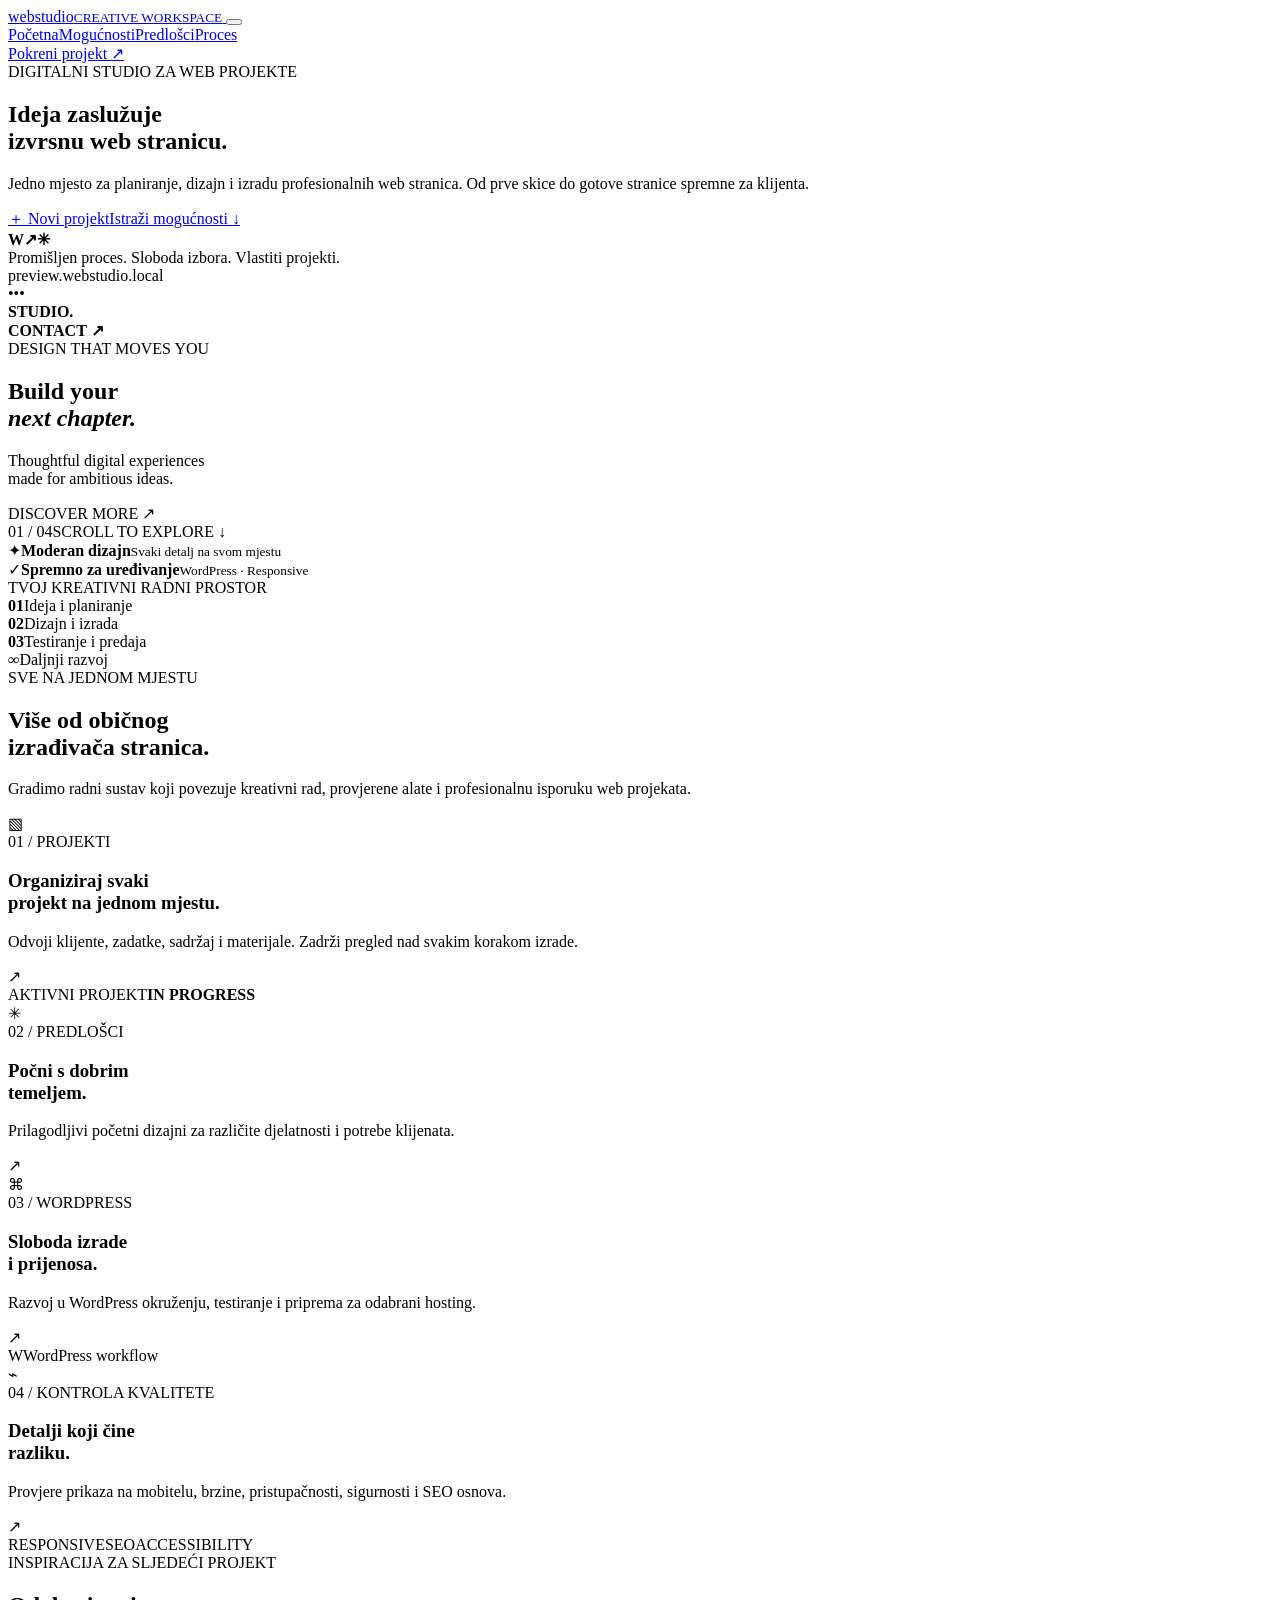
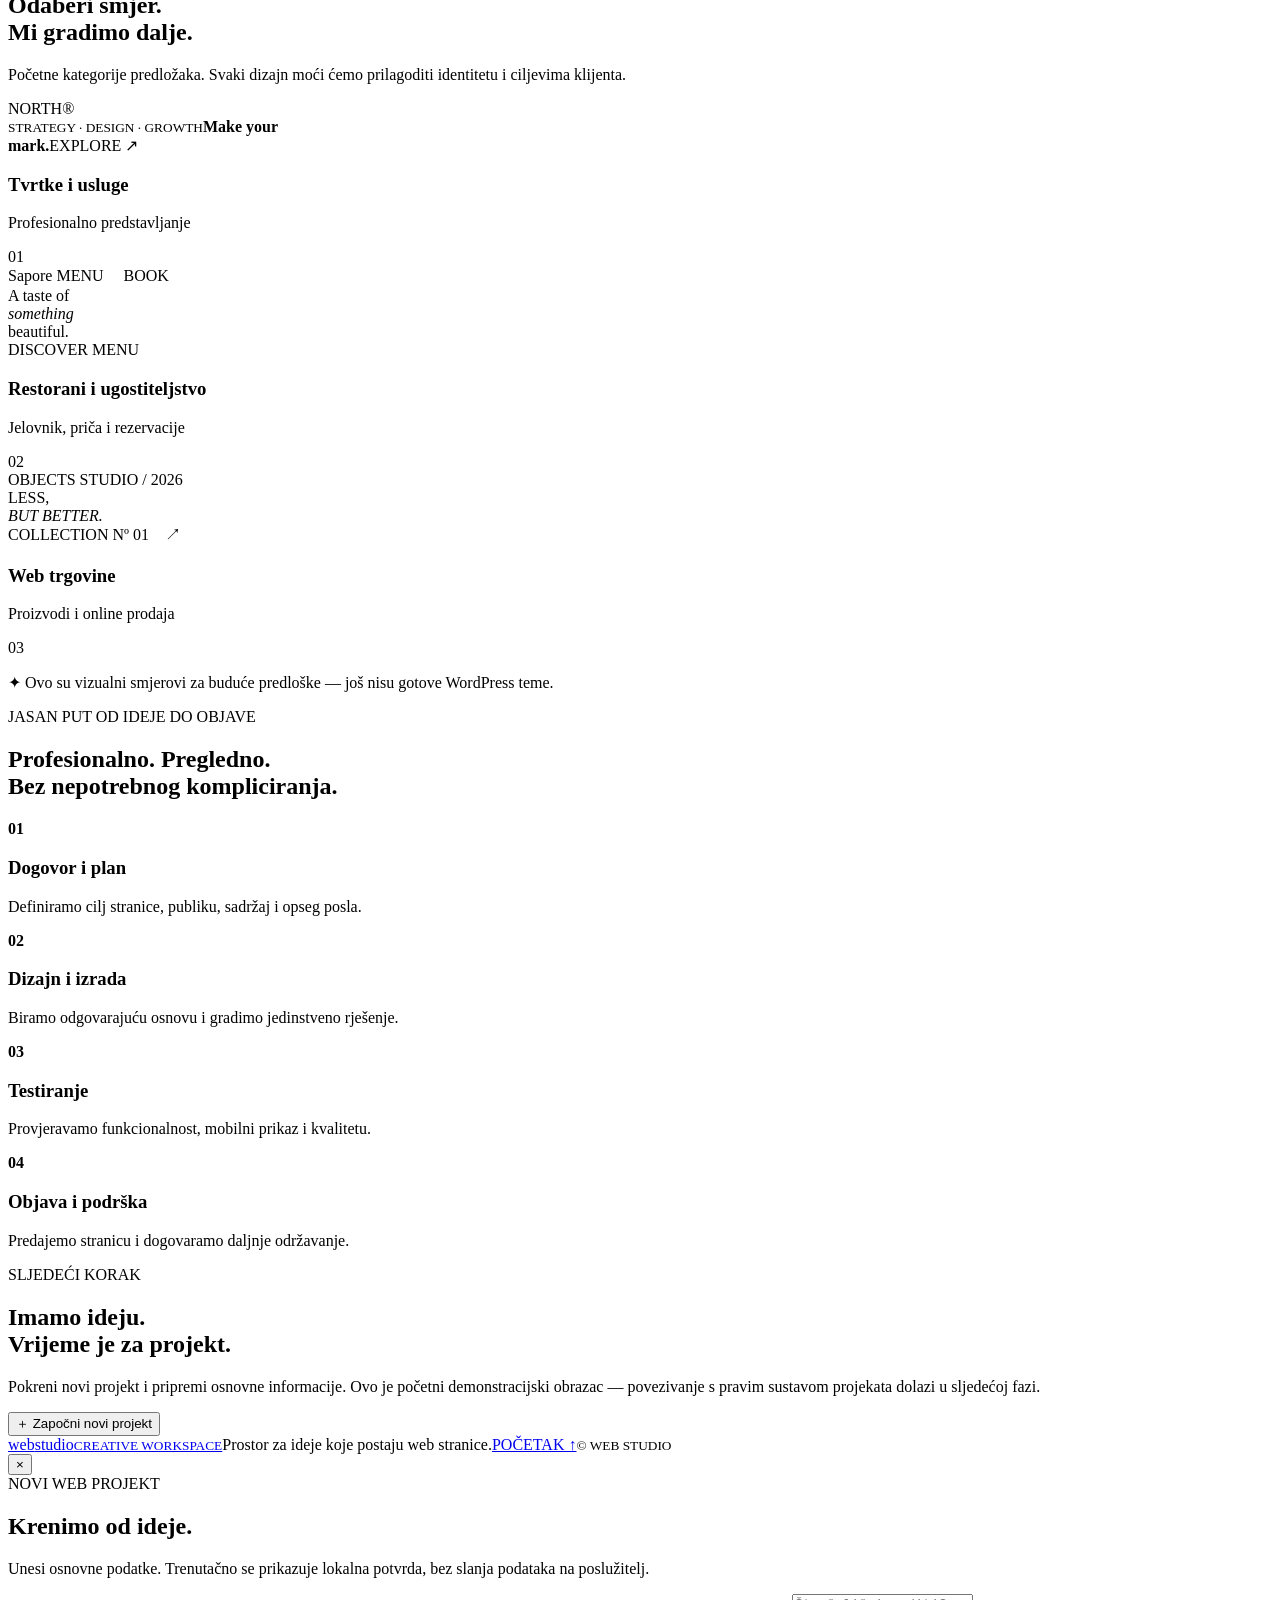
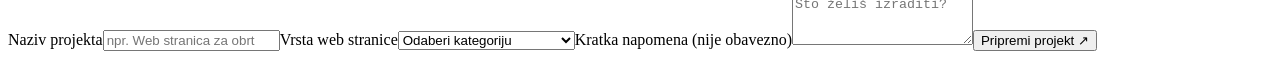
==== index.html @ b65891f9 "Create Web Studio landing page" ====
<!doctype html>
<html lang="hr">
<head>
  <meta charset="utf-8">
  <meta name="viewport" content="width=device-width, initial-scale=1">
  <meta name="theme-color" content="#0b1020">
  <meta name="description" content="Web Studio — radni prostor za planiranje, dizajn i izradu profesionalnih web stranica.">
  <title>Web Studio — Izgradi nešto izvrsno</title>
  <link rel="preconnect" href="https://fonts.googleapis.com">
  <link rel="preconnect" href="https://fonts.gstatic.com" crossorigin>
  <link href="https://fonts.googleapis.com/css2?family=DM+Sans:wght@400;500;600;700&family=Manrope:wght@400;500;600;700;800&display=swap" rel="stylesheet">
  <link rel="stylesheet" href="assets/css/style.css">
  <script src="assets/js/app.js" defer></script>
</head>
<body>
  <div class="ambient ambient-one"></div><div class="ambient ambient-two"></div>
  <header class="topbar">
    <a class="brand" href="#pocetna" aria-label="Web Studio početna">
      <span class="brand-mark"><span></span><span></span><span></span></span>
      <span>web<span class="brand-light">studio</span><small>CREATIVE WORKSPACE</small></span>
    </a>
    <button class="menu-toggle" aria-label="Otvori izbornik" aria-expanded="false"><i></i><i></i></button>
    <nav class="main-nav" aria-label="Glavna navigacija">
      <a class="active" href="#pocetna">Početna</a><a href="#mogucnosti">Mogućnosti</a><a href="#predlosci">Predlošci</a><a href="#proces">Proces</a>
    </nav>
    <a class="nav-cta" href="#novi-projekt">Pokreni projekt <span>↗</span></a>
  </header>

  <main id="pocetna">
    <section class="hero section-wrap">
      <div class="hero-copy">
        <div class="eyebrow"><span class="status-dot"></span> DIGITALNI STUDIO ZA WEB PROJEKTE</div>
        <h1>Ideja zaslužuje<br>izvrsnu <span>web stranicu.</span></h1>
        <p class="hero-lead">Jedno mjesto za planiranje, dizajn i izradu profesionalnih web stranica. Od prve skice do gotove stranice spremne za klijenta.</p>
        <div class="hero-actions"><a class="button button-primary" href="#novi-projekt">＋ Novi projekt</a><a class="text-link" href="#mogucnosti">Istraži mogućnosti <span>↓</span></a></div>
        <div class="hero-proof"><div class="proof-avatars"><b>W</b><b>↗</b><b>✳</b></div><span>Promišljen proces. Sloboda izbora. Vlastiti projekti.</span></div>
      </div>
      <div class="hero-visual" aria-label="Ilustracija radnog prostora za izradu web stranica">
        <div class="visual-glow"></div>
        <div class="browser-window">
          <div class="browser-top"><div class="window-dots"><i></i><i></i><i></i></div><div class="address-bar">preview.webstudio.local</div><span class="browser-menu">•••</span></div>
          <div class="mock-site">
            <div class="mock-nav"><strong>STUDIO<span>.</span></strong><div><i></i><i></i><i></i></div><b>CONTACT ↗</b></div>
            <div class="mock-content"><label>DESIGN THAT MOVES YOU</label><h2>Build your<br><em>next chapter.</em></h2><p>Thoughtful digital experiences<br>made for ambitious ideas.</p><span class="mock-button">DISCOVER MORE ↗</span></div>
            <div class="mock-orb"></div><div class="mock-foot"><span>01 / 04</span><span>SCROLL TO EXPLORE ↓</span></div>
          </div>
          <div class="floating-tag tag-top"><span class="tag-icon">✦</span><span><b>Moderan dizajn</b><small>Svaki detalj na svom mjestu</small></span></div>
          <div class="floating-tag tag-bottom"><span class="tag-icon tag-green">✓</span><span><b>Spremno za uređivanje</b><small>WordPress · Responsive</small></span></div>
        </div>
        <div class="visual-caption"><span></span> TVOJ KREATIVNI RADNI PROSTOR</div>
      </div>
    </section>

    <section class="metrics section-wrap" aria-label="Principi rada">
      <div><strong>01</strong><span>Ideja i planiranje</span></div><div><strong>02</strong><span>Dizajn i izrada</span></div><div><strong>03</strong><span>Testiranje i predaja</span></div><div><strong>∞</strong><span>Daljnji razvoj</span></div>
    </section>

    <section class="section-wrap content-section" id="mogucnosti">
      <div class="section-heading"><div><div class="eyebrow">SVE NA JEDNOM MJESTU</div><h2>Više od običnog<br><span>izrađivača stranica.</span></h2></div><p>Gradimo radni sustav koji povezuje kreativni rad, provjerene alate i profesionalnu isporuku web projekata.</p></div>
      <div class="feature-grid">
        <article class="feature-card feature-large"><div class="feature-icon">▧</div><div class="card-kicker">01 / PROJEKTI</div><h3>Organiziraj svaki<br>projekt na jednom mjestu.</h3><p>Odvoji klijente, zadatke, sadržaj i materijale. Zadrži pregled nad svakim korakom izrade.</p><span class="feature-arrow">↗</span><div class="mini-project"><div class="mini-project-top"><span>AKTIVNI PROJEKT</span><b>IN PROGRESS</b></div><div class="mini-lines"><i></i><i></i><i></i></div><div class="mini-progress"><span></span></div></div></article>
        <article class="feature-card"><div class="feature-icon purple">✳</div><div class="card-kicker">02 / PREDLOŠCI</div><h3>Počni s dobrim<br>temeljem.</h3><p>Prilagodljivi početni dizajni za različite djelatnosti i potrebe klijenata.</p><span class="feature-arrow">↗</span><div class="template-swatch"><i></i><i></i><i></i></div></article>
        <article class="feature-card"><div class="feature-icon blue">⌘</div><div class="card-kicker">03 / WORDPRESS</div><h3>Sloboda izrade<br>i prijenosa.</h3><p>Razvoj u WordPress okruženju, testiranje i priprema za odabrani hosting.</p><span class="feature-arrow">↗</span><div class="wp-mark">W<span>WordPress workflow</span></div></article>
        <article class="feature-card"><div class="feature-icon orange">⌁</div><div class="card-kicker">04 / KONTROLA KVALITETE</div><h3>Detalji koji čine<br>razliku.</h3><p>Provjere prikaza na mobitelu, brzine, pristupačnosti, sigurnosti i SEO osnova.</p><span class="feature-arrow">↗</span><div class="quality-tags"><span>RESPONSIVE</span><span>SEO</span><span>ACCESSIBILITY</span></div></article>
      </div>
    </section>

    <section class="templates-section" id="predlosci"><div class="section-wrap">
      <div class="section-heading"><div><div class="eyebrow">INSPIRACIJA ZA SLJEDEĆI PROJEKT</div><h2>Odaberi smjer.<br><span>Mi gradimo dalje.</span></h2></div><p>Početne kategorije predložaka. Svaki dizajn moći ćemo prilagoditi identitetu i ciljevima klijenta.</p></div>
      <div class="template-grid">
        <article class="template-card"><div class="template-preview preview-business"><div class="preview-nav">NORTH<span>®</span><i></i></div><div class="preview-copy"><small>STRATEGY · DESIGN · GROWTH</small><b>Make your<br>mark.</b><span>EXPLORE ↗</span></div><div class="preview-circle"></div></div><div class="template-meta"><div><h3>Tvrtke i usluge</h3><p>Profesionalno predstavljanje</p></div><span>01</span></div></article>
        <article class="template-card"><div class="template-preview preview-food"><div class="food-nav">Sapore <span>MENU　 BOOK</span></div><div class="food-title">A taste of<br><i>something</i><br>beautiful.</div><div class="food-pill">DISCOVER MENU</div></div><div class="template-meta"><div><h3>Restorani i ugostiteljstvo</h3><p>Jelovnik, priča i rezervacije</p></div><span>02</span></div></article>
        <article class="template-card"><div class="template-preview preview-shop"><div class="shop-nav">OBJECTS <span>STUDIO / 2026</span></div><div class="shop-shape"></div><div class="shop-copy">LESS,<br><i>BUT BETTER.</i></div><div class="shop-bottom">COLLECTION Nº 01　↗</div></div><div class="template-meta"><div><h3>Web trgovine</h3><p>Proizvodi i online prodaja</p></div><span>03</span></div></article>
      </div>
      <p class="template-note"><span>✦</span> Ovo su vizualni smjerovi za buduće predloške — još nisu gotove WordPress teme.</p>
    </div></section>

    <section class="section-wrap process-section" id="proces"><div class="eyebrow">JASAN PUT OD IDEJE DO OBJAVE</div><h2>Profesionalno. Pregledno.<br><span>Bez nepotrebnog kompliciranja.</span></h2><div class="process-grid"><article><b>01</b><h3>Dogovor i plan</h3><p>Definiramo cilj stranice, publiku, sadržaj i opseg posla.</p></article><article><b>02</b><h3>Dizajn i izrada</h3><p>Biramo odgovarajuću osnovu i gradimo jedinstveno rješenje.</p></article><article><b>03</b><h3>Testiranje</h3><p>Provjeravamo funkcionalnost, mobilni prikaz i kvalitetu.</p></article><article><b>04</b><h3>Objava i podrška</h3><p>Predajemo stranicu i dogovaramo daljnje održavanje.</p></article></div></section>

    <section class="cta-section section-wrap" id="novi-projekt"><div class="cta-panel"><div class="cta-orb"></div><div class="eyebrow">SLJEDEĆI KORAK</div><h2>Imamo ideju.<br><span>Vrijeme je za projekt.</span></h2><p>Pokreni novi projekt i pripremi osnovne informacije. Ovo je početni demonstracijski obrazac — povezivanje s pravim sustavom projekata dolazi u sljedećoj fazi.</p><button class="button button-primary" id="open-project">＋ Započni novi projekt</button></div></section>
  </main>

  <footer class="footer"><a class="brand footer-brand" href="#pocetna"><span class="brand-mark"><span></span><span></span><span></span></span><span>web<span class="brand-light">studio</span><small>CREATIVE WORKSPACE</small></span></a><span>Prostor za ideje koje postaju web stranice.</span><a href="#pocetna">POČETAK ↑</a><small>© <span id="year"></span> WEB STUDIO</small></footer>

  <div class="modal" id="project-modal" aria-hidden="true"><div class="modal-backdrop" data-close></div><section class="modal-panel" role="dialog" aria-modal="true" aria-labelledby="modal-title"><button class="modal-close" aria-label="Zatvori" data-close>×</button><div class="eyebrow">NOVI WEB PROJEKT</div><h2 id="modal-title">Krenimo od <span>ideje.</span></h2><p class="modal-intro">Unesi osnovne podatke. Trenutačno se prikazuje lokalna potvrda, bez slanja podataka na poslužitelj.</p><form id="project-form"><label for="project-name">Naziv projekta</label><input id="project-name" name="name" placeholder="npr. Web stranica za obrt" required maxlength="80"><label for="project-type">Vrsta web stranice</label><select id="project-type" name="type" required><option value="">Odaberi kategoriju</option><option>Poslovna web stranica</option><option>Restoran / ugostiteljstvo</option><option>Web trgovina</option><option>Portfolio / osobna stranica</option><option>Blog / portal</option><option>Drugo</option></select><label for="project-notes">Kratka napomena <span>(nije obavezno)</span></label><textarea id="project-notes" name="notes" rows="3" placeholder="Što želiš izraditi?"></textarea><button class="button button-primary form-submit" type="submit">Pripremi projekt <span>↗</span></button></form><div class="form-success" id="form-success" role="status" hidden></div></section></div>
</body>
</html>
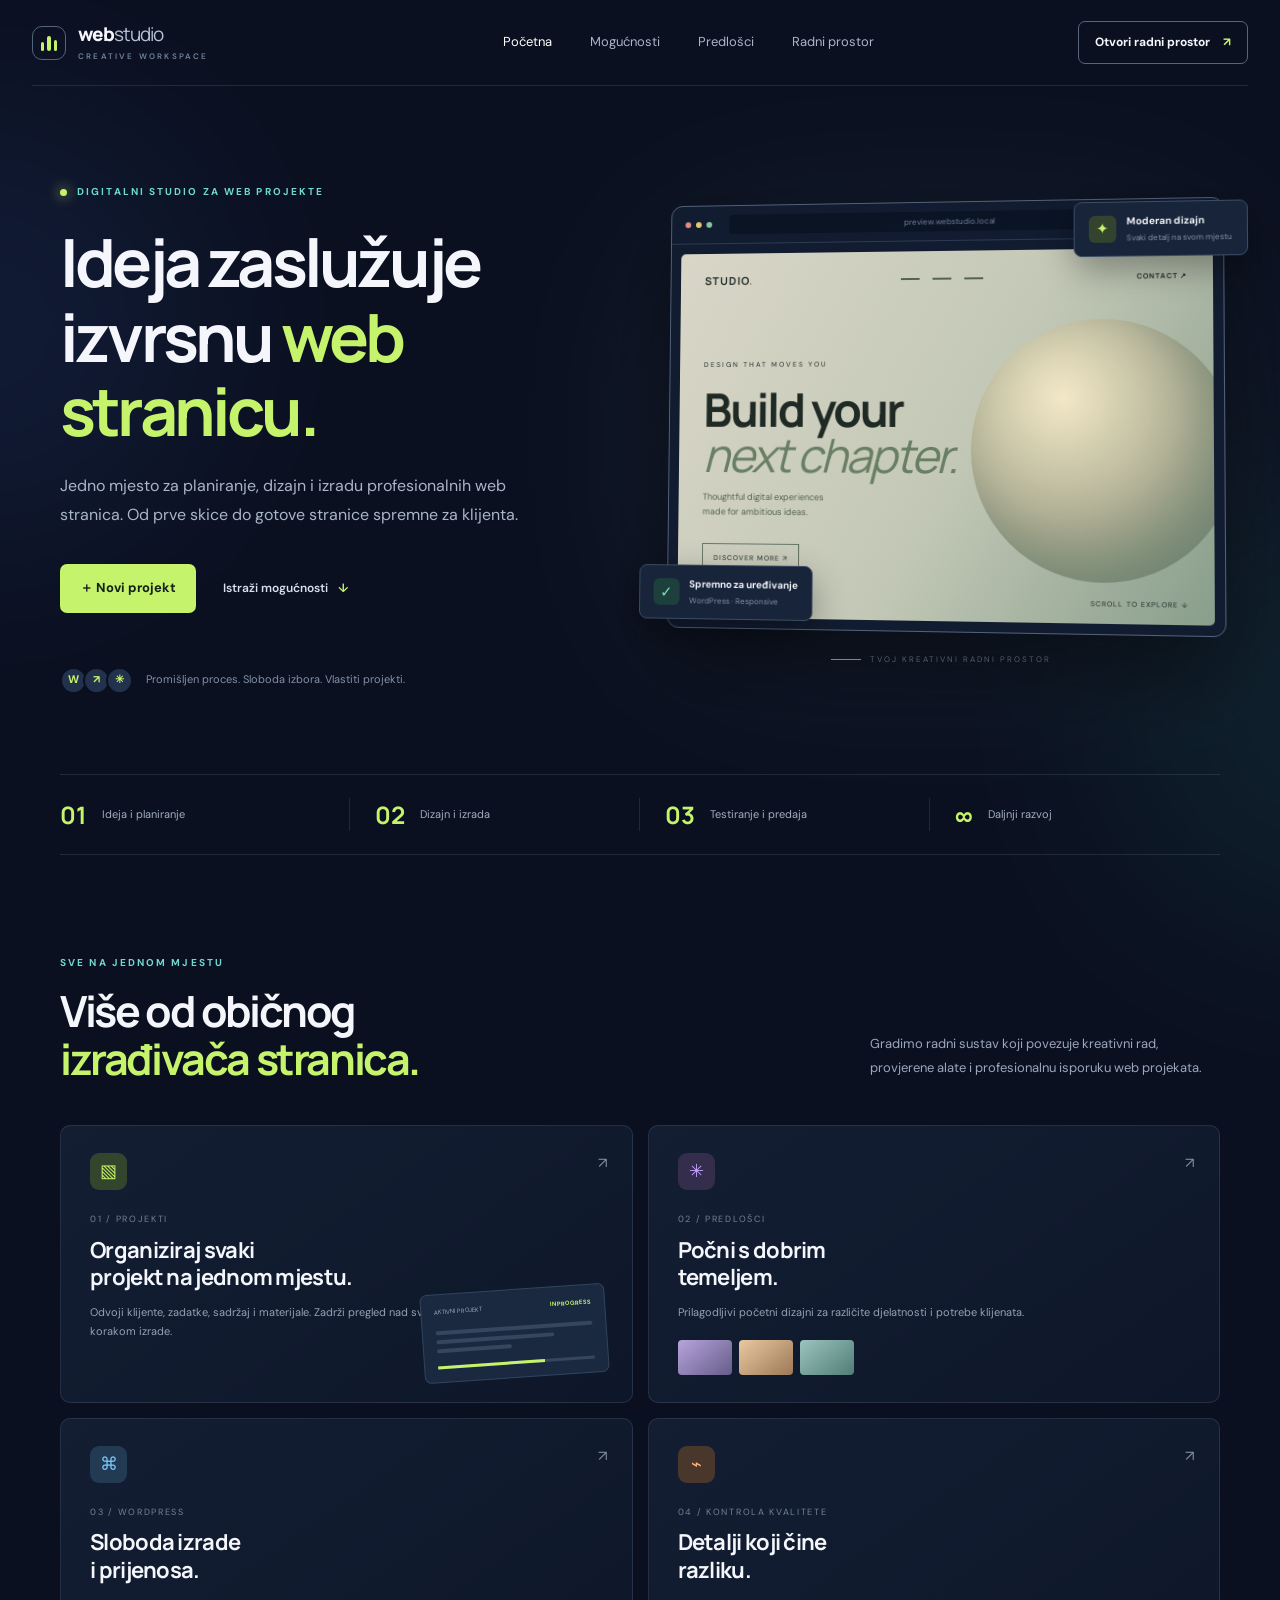
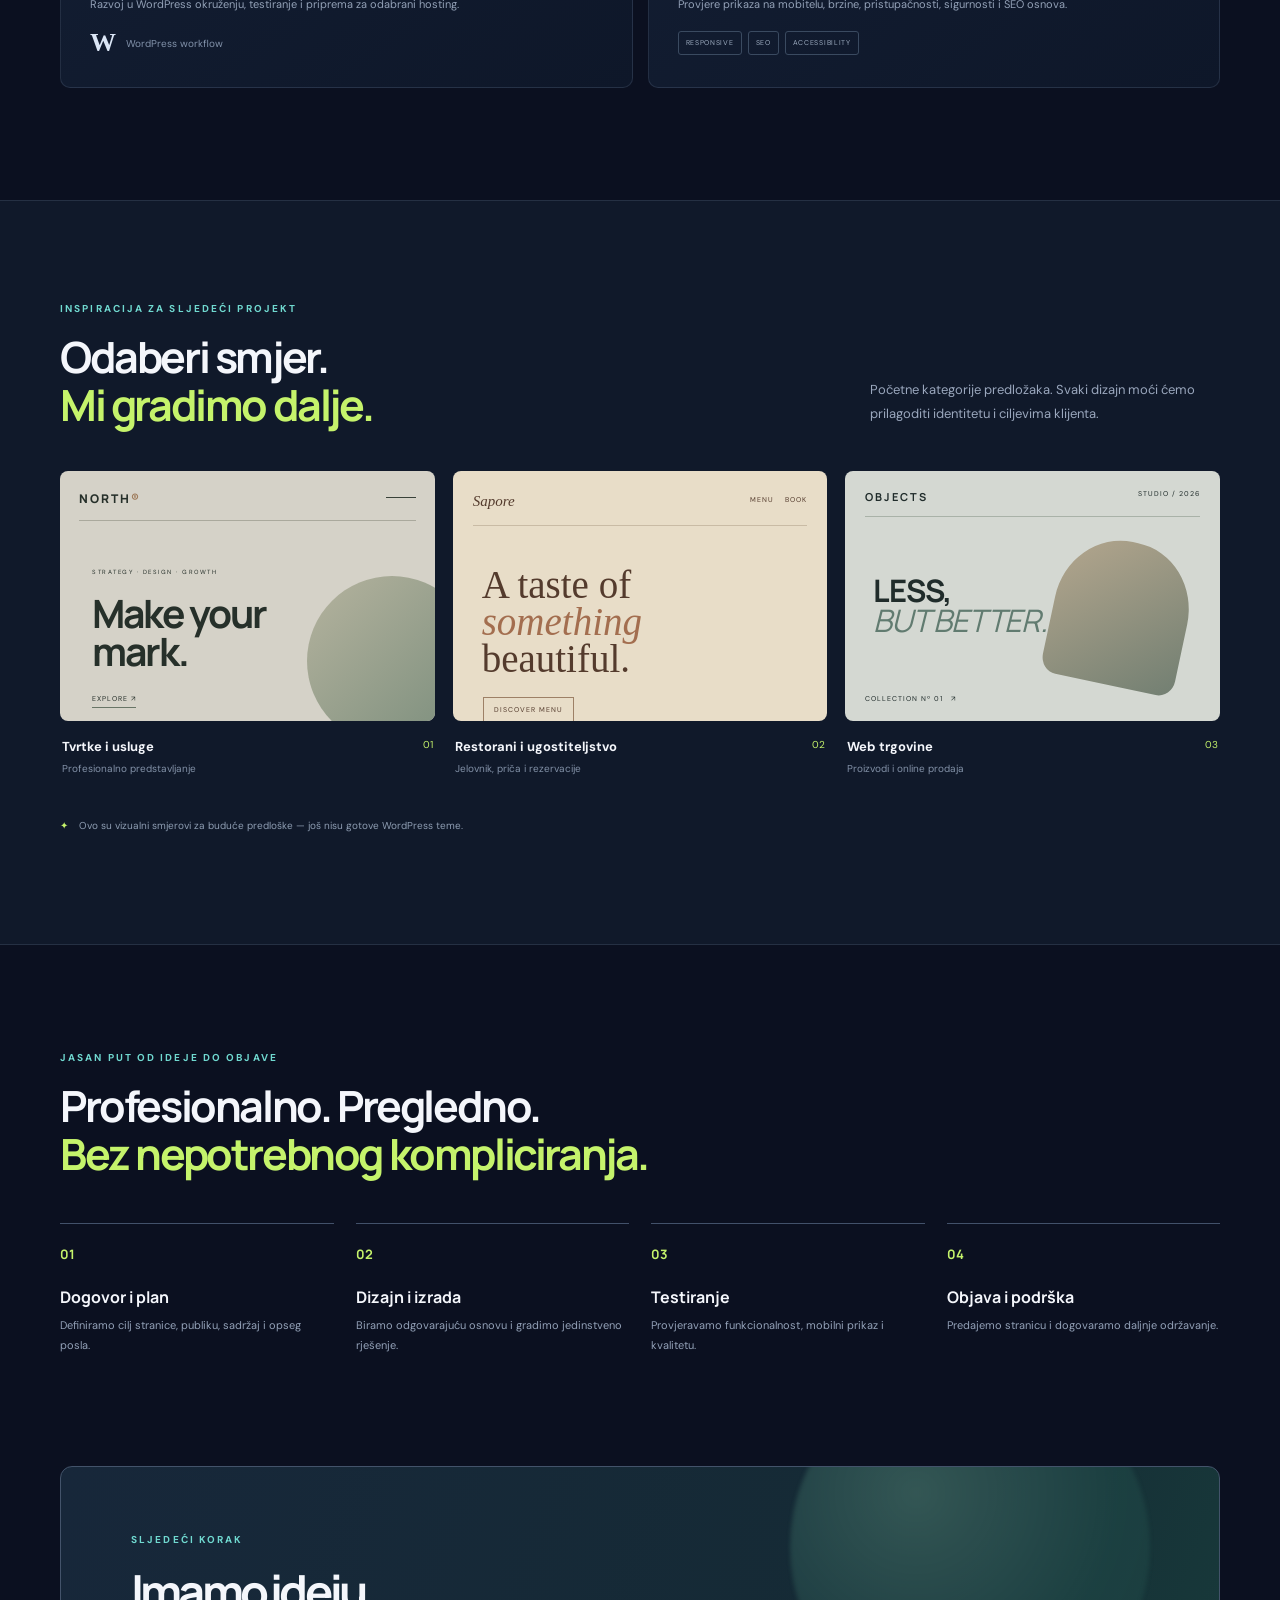
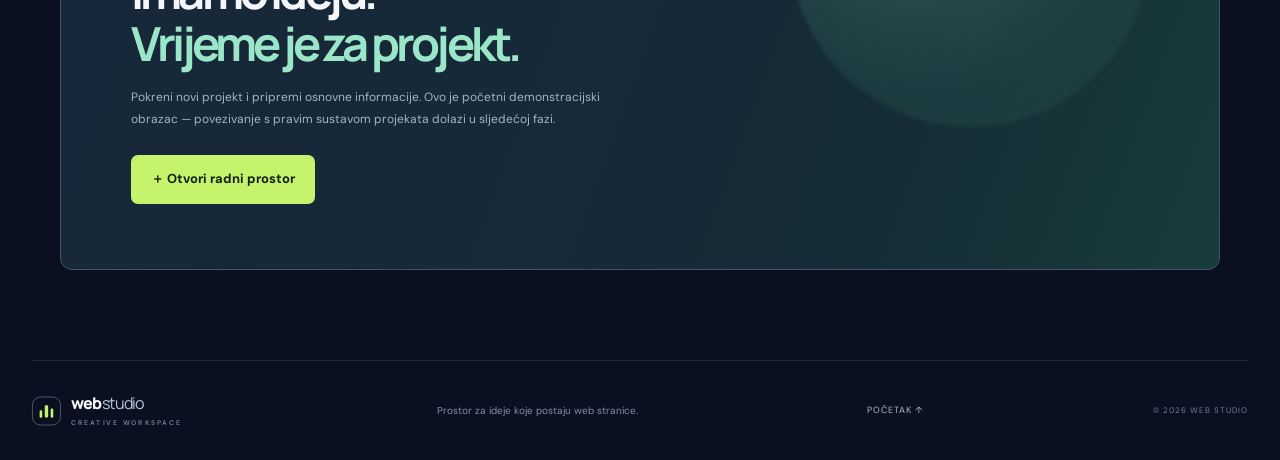
==== commit 8f052764: "Connect homepage to project workspace" ====
--- a/index.html
+++ b/index.html
@@ -21,9 +21,9 @@
     </a>
     <button class="menu-toggle" aria-label="Otvori izbornik" aria-expanded="false"><i></i><i></i></button>
     <nav class="main-nav" aria-label="Glavna navigacija">
-      <a class="active" href="#pocetna">Početna</a><a href="#mogucnosti">Mogućnosti</a><a href="#predlosci">Predlošci</a><a href="#proces">Proces</a>
+      <a class="active" href="#pocetna">Početna</a><a href="#mogucnosti">Mogućnosti</a><a href="#predlosci">Predlošci</a><a href="workspace.html">Radni prostor</a>
     </nav>
-    <a class="nav-cta" href="#novi-projekt">Pokreni projekt <span>↗</span></a>
+    <a class="nav-cta" href="workspace.html">Otvori radni prostor <span>↗</span></a>
   </header>
 
   <main id="pocetna">
@@ -32,7 +32,7 @@
         <div class="eyebrow"><span class="status-dot"></span> DIGITALNI STUDIO ZA WEB PROJEKTE</div>
         <h1>Ideja zaslužuje<br>izvrsnu <span>web stranicu.</span></h1>
         <p class="hero-lead">Jedno mjesto za planiranje, dizajn i izradu profesionalnih web stranica. Od prve skice do gotove stranice spremne za klijenta.</p>
-        <div class="hero-actions"><a class="button button-primary" href="#novi-projekt">＋ Novi projekt</a><a class="text-link" href="#mogucnosti">Istraži mogućnosti <span>↓</span></a></div>
+        <div class="hero-actions"><a class="button button-primary" href="workspace.html">＋ Novi projekt</a><a class="text-link" href="#mogucnosti">Istraži mogućnosti <span>↓</span></a></div>
         <div class="hero-proof"><div class="proof-avatars"><b>W</b><b>↗</b><b>✳</b></div><span>Promišljen proces. Sloboda izbora. Vlastiti projekti.</span></div>
       </div>
       <div class="hero-visual" aria-label="Ilustracija radnog prostora za izradu web stranica">
@@ -77,7 +77,7 @@
 
     <section class="section-wrap process-section" id="proces"><div class="eyebrow">JASAN PUT OD IDEJE DO OBJAVE</div><h2>Profesionalno. Pregledno.<br><span>Bez nepotrebnog kompliciranja.</span></h2><div class="process-grid"><article><b>01</b><h3>Dogovor i plan</h3><p>Definiramo cilj stranice, publiku, sadržaj i opseg posla.</p></article><article><b>02</b><h3>Dizajn i izrada</h3><p>Biramo odgovarajuću osnovu i gradimo jedinstveno rješenje.</p></article><article><b>03</b><h3>Testiranje</h3><p>Provjeravamo funkcionalnost, mobilni prikaz i kvalitetu.</p></article><article><b>04</b><h3>Objava i podrška</h3><p>Predajemo stranicu i dogovaramo daljnje održavanje.</p></article></div></section>
 
-    <section class="cta-section section-wrap" id="novi-projekt"><div class="cta-panel"><div class="cta-orb"></div><div class="eyebrow">SLJEDEĆI KORAK</div><h2>Imamo ideju.<br><span>Vrijeme je za projekt.</span></h2><p>Pokreni novi projekt i pripremi osnovne informacije. Ovo je početni demonstracijski obrazac — povezivanje s pravim sustavom projekata dolazi u sljedećoj fazi.</p><button class="button button-primary" id="open-project">＋ Započni novi projekt</button></div></section>
+    <section class="cta-section section-wrap" id="novi-projekt"><div class="cta-panel"><div class="cta-orb"></div><div class="eyebrow">SLJEDEĆI KORAK</div><h2>Imamo ideju.<br><span>Vrijeme je za projekt.</span></h2><p>Pokreni novi projekt i pripremi osnovne informacije. Ovo je početni demonstracijski obrazac — povezivanje s pravim sustavom projekata dolazi u sljedećoj fazi.</p><a class="button button-primary" href="workspace.html">＋ Otvori radni prostor</a></div></section>
   </main>
 
   <footer class="footer"><a class="brand footer-brand" href="#pocetna"><span class="brand-mark"><span></span><span></span><span></span></span><span>web<span class="brand-light">studio</span><small>CREATIVE WORKSPACE</small></span></a><span>Prostor za ideje koje postaju web stranice.</span><a href="#pocetna">POČETAK ↑</a><small>© <span id="year"></span> WEB STUDIO</small></footer>
--- a/assets/css/style.css
+++ b/assets/css/style.css
@@ -0,0 +1 @@
+:root{--bg:#0b1020;--panel:#111a2d;--panel2:#151f34;--text:#f4f6fb;--muted:#9aa7bd;--line:rgba(180,198,226,.13);--lime:#c5f36b;--cyan:#70d9d0;--font:'DM Sans',sans-serif;--display:'Manrope',sans-serif}*{box-sizing:border-box}html{scroll-behavior:smooth;scroll-padding-top:90px}body{margin:0;background:var(--bg);color:var(--text);font-family:var(--font);font-size:15px;line-height:1.6;overflow-x:hidden}a{color:inherit;text-decoration:none}button,input,select,textarea{font:inherit}.ambient{position:absolute;pointer-events:none;filter:blur(100px);opacity:.15;border-radius:50%;z-index:-1}.ambient-one{width:450px;height:450px;background:#3158a5;top:100px;left:-240px}.ambient-two{width:430px;height:430px;background:#257b70;top:500px;right:-260px}.section-wrap{width:min(1160px,calc(100% - 64px));margin-inline:auto}.topbar{height:86px;width:min(1320px,calc(100% - 64px));margin:auto;display:flex;align-items:center;justify-content:space-between;border-bottom:1px solid var(--line);position:relative;z-index:5}.brand{display:flex;align-items:center;gap:12px;font:800 19px var(--display);letter-spacing:-1px;line-height:1}.brand-light{font-weight:400;color:#b5c2d6}.brand small{display:block;font:600 8px var(--font);letter-spacing:2.2px;color:#71819b;margin-top:7px}.brand-mark{width:34px;height:34px;border:1px solid #53647c;border-radius:10px;display:flex;align-items:flex-end;justify-content:center;gap:3px;padding:8px}.brand-mark span{display:block;width:4px;border-radius:4px;background:var(--lime)}.brand-mark span:nth-child(1){height:9px}.brand-mark span:nth-child(2){height:15px}.brand-mark span:nth-child(3){height:11px}.main-nav{display:flex;gap:38px;margin-left:90px}.main-nav a{font-size:13px;color:#aab5c8;transition:.2s}.main-nav a:hover,.main-nav a.active{color:#fff}.nav-cta{border:1px solid #58667c;border-radius:7px;padding:11px 16px;font-size:12px;font-weight:700;transition:.2s}.nav-cta:hover{border-color:var(--lime);color:var(--lime)}.nav-cta span{color:var(--lime);margin-left:10px}.menu-toggle{display:none}.hero{min-height:610px;padding-block:92px 74px;display:grid;grid-template-columns:1fr 1.02fr;gap:55px;align-items:center}.eyebrow{font-size:10px;font-weight:700;letter-spacing:2.1px;color:var(--cyan);display:flex;align-items:center;gap:10px}.status-dot{width:7px;height:7px;border-radius:50%;background:var(--lime);box-shadow:0 0 13px #c5f36b}.hero h1,.section-heading h2,.process-section h2,.cta-panel h2{font:700 clamp(42px,5.2vw,67px)/1.12 var(--display);letter-spacing:-3.8px;margin:25px 0 22px}.hero h1 span,.section-heading h2 span,.process-section h2 span,.cta-panel h2 span{color:var(--lime)}.hero-lead{max-width:485px;color:#aab5c8;font-size:16px;line-height:1.85}.hero-actions{display:flex;align-items:center;gap:27px;margin-top:34px}.button{display:inline-flex;align-items:center;justify-content:center;gap:12px;border:0;border-radius:7px;padding:14px 20px;font-weight:700;font-size:13px;cursor:pointer;transition:transform .2s,box-shadow .2s}.button:hover{transform:translateY(-2px);box-shadow:0 10px 30px #0005}.button-primary{background:var(--lime);color:#152019}.text-link{font-size:12px;font-weight:600;color:#d8e0ec}.text-link span{color:var(--lime);margin-left:7px}.hero-proof{display:flex;align-items:center;gap:13px;margin-top:54px;color:#8190a8;font-size:11px}.proof-avatars{display:flex;padding-left:4px}.proof-avatars b{width:27px;height:27px;margin-left:-4px;border-radius:50%;display:grid;place-items:center;background:#23324c;border:2px solid var(--bg);color:var(--lime);font-size:11px}.hero-visual{position:relative;padding:22px 0 34px}.visual-glow{position:absolute;inset:15% 5%;background:#4c7b86;filter:blur(100px);opacity:.2}.browser-window{position:relative;border:1px solid #53617a;border-radius:12px;background:#121c30;box-shadow:0 35px 80px #0007;transform:perspective(1100px) rotateY(-5deg) rotateX(2deg)}.browser-top{height:39px;display:flex;align-items:center;gap:18px;padding:0 14px;border-bottom:1px solid #2c3a50}.window-dots{display:flex;gap:5px}.window-dots i{width:6px;height:6px;border-radius:50%;background:#53617a}.window-dots i:first-child{background:#e28d82}.window-dots i:nth-child(2){background:#e4c66c}.window-dots i:nth-child(3){background:#83c99c}.address-bar{background:#0b1425;color:#71819b;border-radius:4px;text-align:center;font-size:8px;padding:4px;flex:1}.browser-menu{font-size:10px;color:#8090a8}.mock-site{height:370px;margin:10px;border-radius:5px;position:relative;overflow:hidden;background:linear-gradient(120deg,#d9d6c8,#c3c8b6 54%,#899e8c);color:#202a25;padding:20px 25px}.mock-nav{display:flex;justify-content:space-between;align-items:center;font:800 11px var(--display);letter-spacing:1px;position:relative;z-index:1}.mock-nav strong span{color:#a16c44}.mock-nav div{display:flex;gap:13px}.mock-nav div i{width:19px;height:2px;background:#526356}.mock-nav b{font-size:7px;letter-spacing:1px}.mock-content{position:relative;z-index:1;margin-top:64px}.mock-content label{font-size:7px;letter-spacing:2px}.mock-content h2{font:700 47px/.98 var(--display);letter-spacing:-2px;margin:13px 0}.mock-content h2 em{font-weight:400;color:#687e65}.mock-content p{font-size:9px;line-height:1.7;color:#526052}.mock-button{display:inline-block;margin-top:14px;border:1px solid #657666;padding:8px 11px;font-size:7px;letter-spacing:1px}.mock-orb{position:absolute;width:260px;height:260px;border-radius:50%;right:-22px;top:70px;background:radial-gradient(circle at 35% 30%,#f3e8c7,#a6a88e 55%,#718a78);box-shadow:inset -25px -25px 50px #536b5c66}.mock-foot{position:absolute;bottom:14px;left:25px;right:25px;display:flex;justify-content:space-between;font-size:7px;letter-spacing:1px}.floating-tag{position:absolute;z-index:2;display:flex;align-items:center;gap:10px;padding:11px 14px;border:1px solid #3c4d65;border-radius:8px;background:#17243a;box-shadow:0 12px 35px #0005}.floating-tag b{display:block;font-size:10px}.floating-tag small{display:block;color:#8493a9;font-size:8px;margin-top:2px}.tag-top{top:2px;right:-24px}.tag-bottom{bottom:8px;left:-30px}.tag-icon{width:27px;height:27px;display:grid;place-items:center;background:#34432e;color:var(--lime);border-radius:6px}.tag-green{background:#1d403c;color:#80e3c7}.visual-caption{display:flex;align-items:center;justify-content:center;gap:9px;color:#72819a;font-size:8px;letter-spacing:2px;margin-top:22px}.visual-caption span{height:1px;width:30px;background:var(--cyan)}.metrics{display:grid;grid-template-columns:repeat(4,1fr);border-block:1px solid var(--line);padding:23px 0;margin-bottom:100px}.metrics div{display:flex;align-items:center;gap:15px;border-right:1px solid var(--line);padding-left:25px}.metrics div:first-child{padding-left:0}.metrics div:last-child{border:0}.metrics strong{font:700 24px var(--display);color:var(--lime)}.metrics span{font-size:11px;color:#a2aec1}.content-section{padding-bottom:112px}.section-heading{display:flex;justify-content:space-between;align-items:flex-end;gap:40px;margin-bottom:42px}.section-heading h2{font-size:43px;letter-spacing:-2.4px;margin:16px 0 0}.section-heading p{max-width:350px;color:#9aa7bd;font-size:13px;line-height:1.8;margin-bottom:4px}.feature-grid{display:grid;grid-template-columns:repeat(2,1fr);gap:15px}.feature-card{position:relative;min-height:270px;padding:27px 29px;border:1px solid var(--line);border-radius:10px;background:linear-gradient(145deg,#131e33,#0e1729);overflow:hidden;transition:.25s}.feature-card:hover{border-color:#657d88;transform:translateY(-3px)}.feature-large{grid-row:span 1}.feature-icon{width:37px;height:37px;display:grid;place-items:center;border-radius:9px;background:#34452d;color:var(--lime);font-size:18px;margin-bottom:22px}.feature-icon.purple{background:#342d4b;color:#c5a6ff}.feature-icon.blue{background:#233a53;color:#7bc7fa}.feature-icon.orange{background:#49372c;color:#ffb47b}.card-kicker{font-size:9px;letter-spacing:1.7px;color:#71829b}.feature-card h3{font:700 22px/1.25 var(--display);letter-spacing:-.7px;margin:10px 0}.feature-card p{max-width:390px;color:#93a1b7;font-size:11px;line-height:1.75}.feature-arrow{position:absolute;right:25px;top:25px;color:#7d8ba1}.mini-project{position:absolute;right:25px;bottom:24px;width:185px;padding:13px;background:#1a2940;border:1px solid #31445e;border-radius:7px;transform:rotate(-4deg)}.mini-project-top{display:flex;justify-content:space-between;font-size:6px;color:#9aa9bc}.mini-project-top b{color:var(--lime)}.mini-lines{display:grid;gap:5px;margin:13px 0}.mini-lines i{height:4px;background:#35465e;border-radius:4px}.mini-lines i:nth-child(2){width:75%}.mini-lines i:nth-child(3){width:48%}.mini-progress{height:3px;background:#35465e}.mini-progress span{display:block;width:68%;height:100%;background:var(--lime)}.template-swatch{display:flex;gap:7px;margin-top:18px}.template-swatch i{display:block;width:54px;height:35px;border-radius:4px;background:linear-gradient(140deg,#b7a4db,#655d8a)}.template-swatch i:nth-child(2){background:linear-gradient(140deg,#e9c9a0,#9d7958)}.template-swatch i:nth-child(3){background:linear-gradient(140deg,#9ac4bd,#527d76)}.wp-mark{margin-top:14px;display:flex;align-items:center;gap:10px;color:#dbe6f6;font:700 26px Georgia}.wp-mark span{font:10px var(--font);color:#8292aa}.quality-tags{display:flex;gap:6px;margin-top:17px}.quality-tags span{font-size:7px;letter-spacing:.7px;padding:5px 7px;border:1px solid #3a4a60;border-radius:3px;color:#9dacc0}.templates-section{background:#10192a;border-block:1px solid var(--line);padding:100px 0}.template-grid{display:grid;grid-template-columns:repeat(3,1fr);gap:18px}.template-card{min-width:0}.template-preview{height:250px;border-radius:8px;overflow:hidden;position:relative;transition:transform .25s}.template-card:hover .template-preview{transform:translateY(-5px)}.preview-business{background:#d5d2c8;color:#26302a;padding:19px}.preview-nav{font:800 12px var(--display);letter-spacing:2px;border-bottom:1px solid #aaa99d;padding-bottom:13px}.preview-nav span{color:#9d7958}.preview-nav i{float:right;width:30px;height:1px;background:#394239;margin-top:7px}.preview-copy{position:relative;z-index:1;margin:36px 0 0 13px}.preview-copy small{font-size:6px;letter-spacing:1.5px}.preview-copy b{display:block;font:700 39px/.98 var(--display);letter-spacing:-2px;margin:13px 0}.preview-copy span{font-size:7px;letter-spacing:1px;border-bottom:1px solid #687566;padding-bottom:4px}.preview-circle{position:absolute;width:170px;height:170px;border-radius:50%;background:linear-gradient(135deg,#b5b39e,#788c7b);right:-42px;bottom:-25px}.preview-food{background:#e8ddc8;color:#543b2d;padding:18px 20px;font-family:Georgia,serif}.food-nav{font-size:15px;font-style:italic;border-bottom:1px solid #c9bba5;padding-bottom:12px}.food-nav span{float:right;font:7px var(--font);letter-spacing:1px;margin-top:6px}.food-title{font-size:39px;line-height:.95;margin:40px 0 18px 9px;position:relative;z-index:1}.food-title i{color:#a36e4f}.food-pill{display:inline-block;margin-left:10px;border:1px solid #9d8066;padding:7px 10px;font:7px var(--font);letter-spacing:1px}.preview-shop{background:#d4d8d2;color:#202c2b;padding:18px 20px}.shop-nav{font:700 11px var(--display);letter-spacing:2px;border-bottom:1px solid #a9b2a8;padding-bottom:12px}.shop-nav span{float:right;font:7px var(--font);letter-spacing:1px}.shop-shape{position:absolute;width:135px;height:145px;background:linear-gradient(140deg,#b5a78e,#727f72);border-radius:48% 48% 12% 12%;right:32px;top:70px;transform:rotate(12deg)}.shop-copy{position:relative;z-index:1;font:700 31px/.98 var(--display);letter-spacing:-1px;margin:58px 0 0 8px}.shop-copy i{font-weight:400;color:#617b70}.shop-bottom{position:absolute;bottom:17px;left:20px;font-size:7px;letter-spacing:1px}.template-meta{display:flex;justify-content:space-between;padding:16px 2px}.template-meta h3{font-size:13px;margin:0 0 3px}.template-meta p{font-size:10px;color:#8392a8;margin:0}.template-meta>span{font-size:10px;color:var(--lime)}.template-note{font-size:10px;color:#8e9db2;margin-top:25px}.template-note span{color:var(--lime);margin-right:8px}.process-section{padding-block:105px 110px}.process-section h2{font-size:43px;letter-spacing:-2.4px;margin:16px 0 45px}.process-grid{display:grid;grid-template-columns:repeat(4,1fr);gap:22px}.process-grid article{border-top:1px solid #42516a;padding-top:18px}.process-grid article>b{font:700 13px var(--display);color:var(--lime)}.process-grid h3{font:700 16px var(--display);margin:20px 0 8px}.process-grid p{font-size:11px;color:#93a1b7;line-height:1.8;margin:0}.cta-section{padding-bottom:90px}.cta-panel{position:relative;overflow:hidden;padding:65px 70px;border:1px solid #43536a;border-radius:12px;background:linear-gradient(110deg,#17273a,#152b35 70%,#183c3b)}.cta-panel .eyebrow{position:relative}.cta-panel h2{position:relative;font-size:47px;margin:17px 0}.cta-panel h2 span{color:#9be5c8}.cta-panel p{position:relative;max-width:510px;color:#a5b4c5;font-size:12px;line-height:1.8;margin-bottom:25px}.cta-panel .button{position:relative}.cta-orb{position:absolute;width:360px;height:360px;border-radius:50%;right:6%;top:-100px;background:radial-gradient(circle at 35% 35%,#82c7a5,#2e665d 60%,#244c4a);opacity:.28;filter:blur(2px)}.footer{width:min(1320px,calc(100% - 64px));margin:auto;min-height:100px;border-top:1px solid var(--line);display:flex;align-items:center;justify-content:space-between;gap:20px}.footer-brand{transform:scale(.85);transform-origin:left center}.footer>span{font-size:10px;color:#8291a7}.footer>a:not(.brand){font-size:9px;letter-spacing:1px;color:#aeb9c9}.footer>small{font-size:8px;letter-spacing:1px;color:#71819a}.modal{position:fixed;inset:0;z-index:20;display:none;align-items:center;justify-content:center;padding:20px}.modal.is-open{display:flex}.modal-backdrop{position:absolute;inset:0;background:#030712c9;backdrop-filter:blur(8px)}.modal-panel{position:relative;width:min(480px,100%);max-height:90vh;overflow:auto;background:#121d30;border:1px solid #43536b;border-radius:12px;padding:34px;box-shadow:0 30px 90px #0009;animation:modal-in .22s ease-out}.modal-close{position:absolute;right:17px;top:12px;background:none;border:0;color:#b4c1d3;font-size:27px;cursor:pointer}.modal-panel h2{font:700 32px var(--display);letter-spacing:-1.5px;margin:14px 0 7px}.modal-panel h2 span{color:var(--lime)}.modal-intro{font-size:11px;color:#9aa8bc;line-height:1.7;margin-bottom:22px}.modal-panel form{display:grid;gap:8px}.modal-panel label{font-size:11px;font-weight:600;color:#d7e0ed;margin-top:8px}.modal-panel label span{color:#8493a9;font-weight:400}.modal-panel input,.modal-panel select,.modal-panel textarea{width:100%;border:1px solid #394a62;background:#0c1526;color:#f3f6fb;border-radius:6px;padding:11px 12px;outline:none;font-size:12px}.modal-panel input:focus,.modal-panel select:focus,.modal-panel textarea:focus{border-color:var(--cyan)}.modal-panel textarea{resize:vertical}.form-submit{margin-top:12px}.form-success{margin-top:18px;padding:13px;border:1px solid #547a65;background:#1b382e;color:#baf1cf;border-radius:6px;font-size:12px}.form-success[hidden]{display:none}@keyframes modal-in{from{opacity:0;transform:translateY(12px) scale(.98)}to{opacity:1;transform:none}}@media(max-width:900px){.main-nav{margin-left:20px;gap:20px}.hero{gap:25px;padding-top:70px}.hero h1{font-size:53px}.mock-site{height:330px}.mock-orb{width:210px;height:210px}.mock-content h2{font-size:40px}.tag-top{right:-8px}.tag-bottom{left:-10px}.metrics div{padding-left:14px}.feature-card{padding:22px}.mini-project{width:145px}.section-heading p{max-width:300px}}@media(max-width:680px){.section-wrap,.topbar,.footer{width:calc(100% - 38px)}.topbar{height:72px}.menu-toggle{display:flex;flex-direction:column;gap:5px;background:none;border:0;padding:10px;z-index:8}.menu-toggle i{display:block;width:22px;height:2px;background:#eaf0f7}.main-nav{display:none;position:absolute;top:71px;left:-19px;right:-19px;margin:0;padding:18px 22px 22px;background:#101a2d;border-bottom:1px solid var(--line);flex-direction:column;gap:17px}.main-nav.is-open{display:flex}.nav-cta{font-size:10px;padding:9px 10px;margin-left:auto;margin-right:10px}.hero{display:flex;flex-direction:column;align-items:stretch;padding-block:65px 50px;gap:42px}.hero h1{font-size:clamp(43px,11vw,58px);letter-spacing:-2.8px}.hero-lead{font-size:14px}.hero-proof{margin-top:35px}.hero-visual{margin:0 7px}.browser-window{transform:none}.mock-site{height:300px;padding:17px}.mock-content{margin-top:54px}.mock-content h2{font-size:38px}.mock-orb{width:185px;height:185px;right:-45px;top:80px}.floating-tag{padding:8px 10px}.floating-tag b{font-size:8px}.floating-tag small{font-size:7px}.tag-bottom{left:-8px}.tag-top{right:-8px}.metrics{grid-template-columns:repeat(2,1fr);gap:18px;margin-bottom:75px}.metrics div{padding:0 0 0 12px;border:0}.metrics div:nth-child(odd){padding-left:0}.metrics strong{font-size:21px}.metrics span{font-size:10px}.content-section{padding-bottom:75px}.section-heading{display:block;margin-bottom:30px}.section-heading h2,.process-section h2{font-size:37px;letter-spacing:-2px}.section-heading p{margin-top:17px}.feature-grid{grid-template-columns:1fr}.feature-card{min-height:245px}.templates-section{padding:75px 0}.template-grid{grid-template-columns:1fr;gap:25px}.template-preview{height:245px}.process-section{padding-block:75px}.process-grid{grid-template-columns:repeat(2,1fr);row-gap:30px}.cta-section{padding-bottom:65px}.cta-panel{padding:43px 25px}.cta-panel h2{font-size:38px;letter-spacing:-2px}.cta-panel p{font-size:11px}.footer{padding:20px 0;flex-wrap:wrap}.footer>span{order:3;width:100%}.footer>small{font-size:7px}.modal-panel{padding:28px 22px}.modal-panel h2{font-size:28px}}@media(prefers-reduced-motion:reduce){*,*::before,*::after{scroll-behavior:auto!important;animation-duration:.01ms!important;animation-iteration-count:1!important;transition-duration:.01ms!important}}
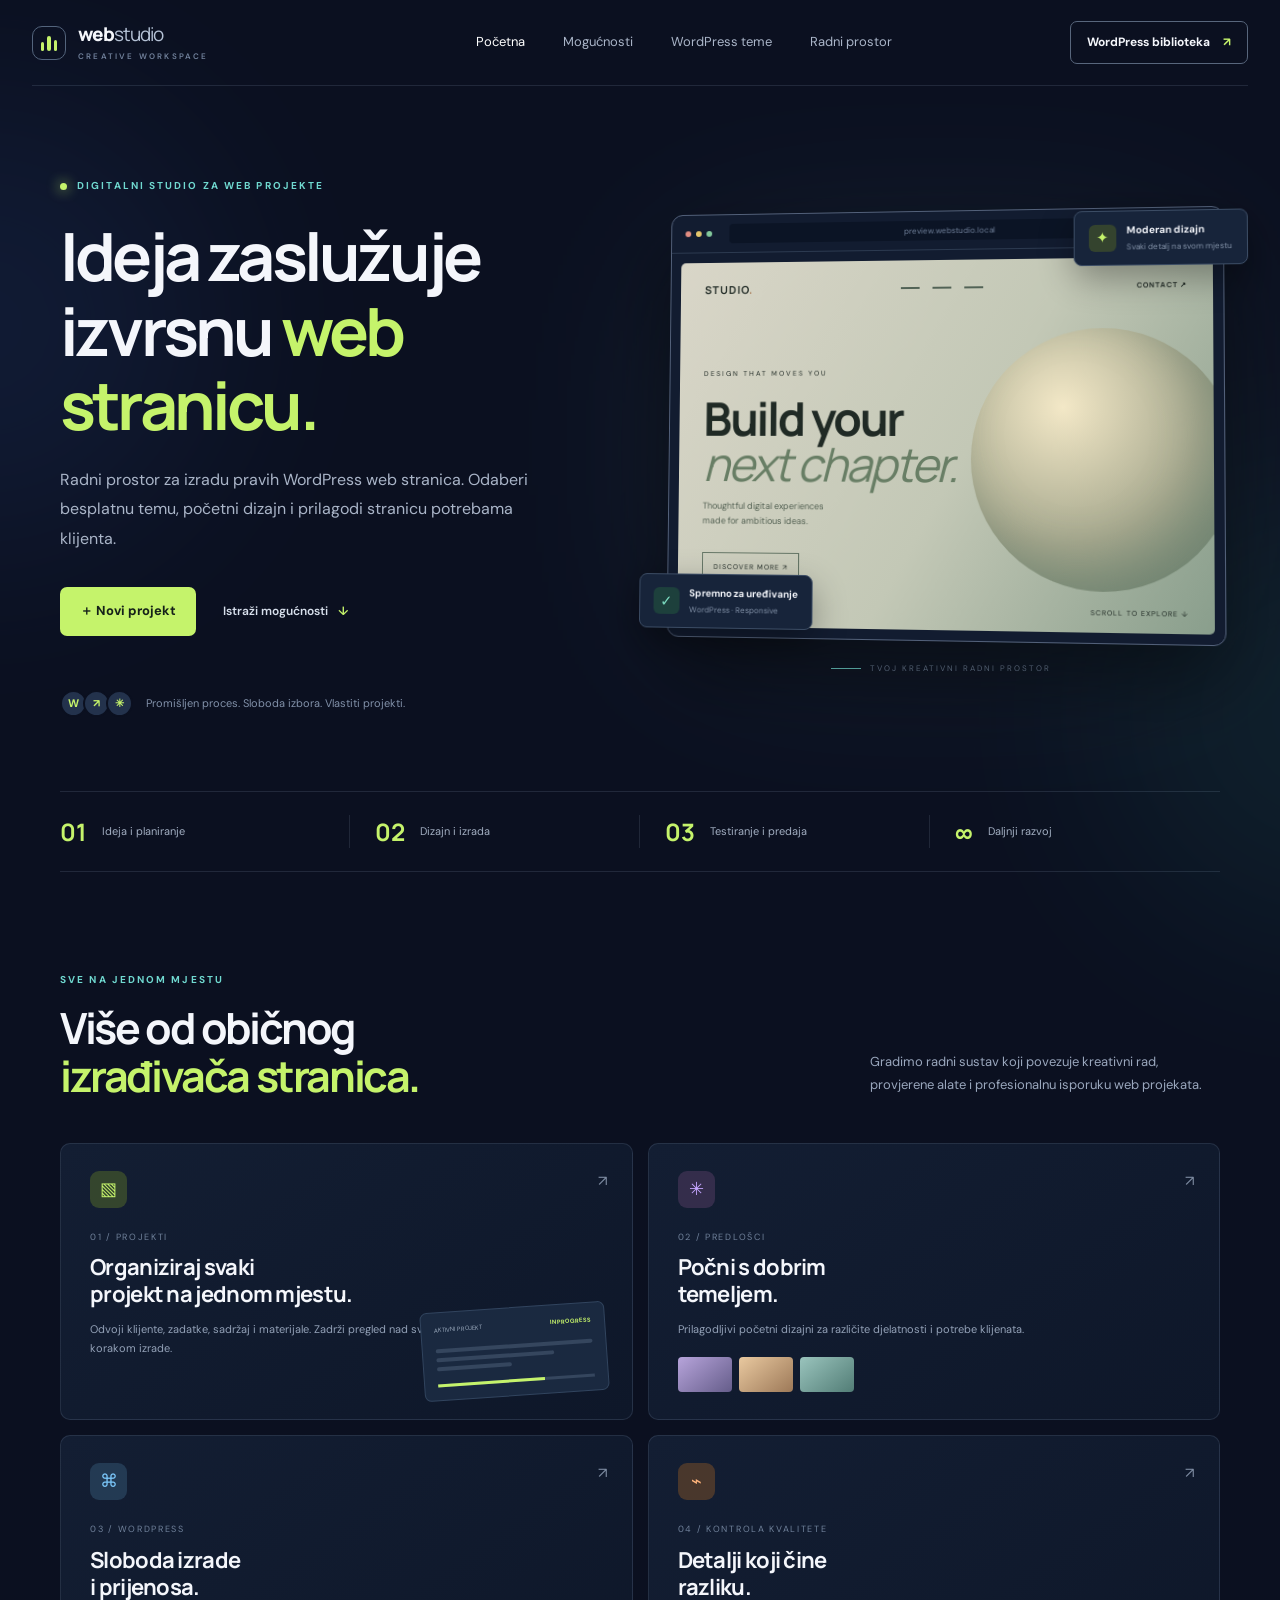
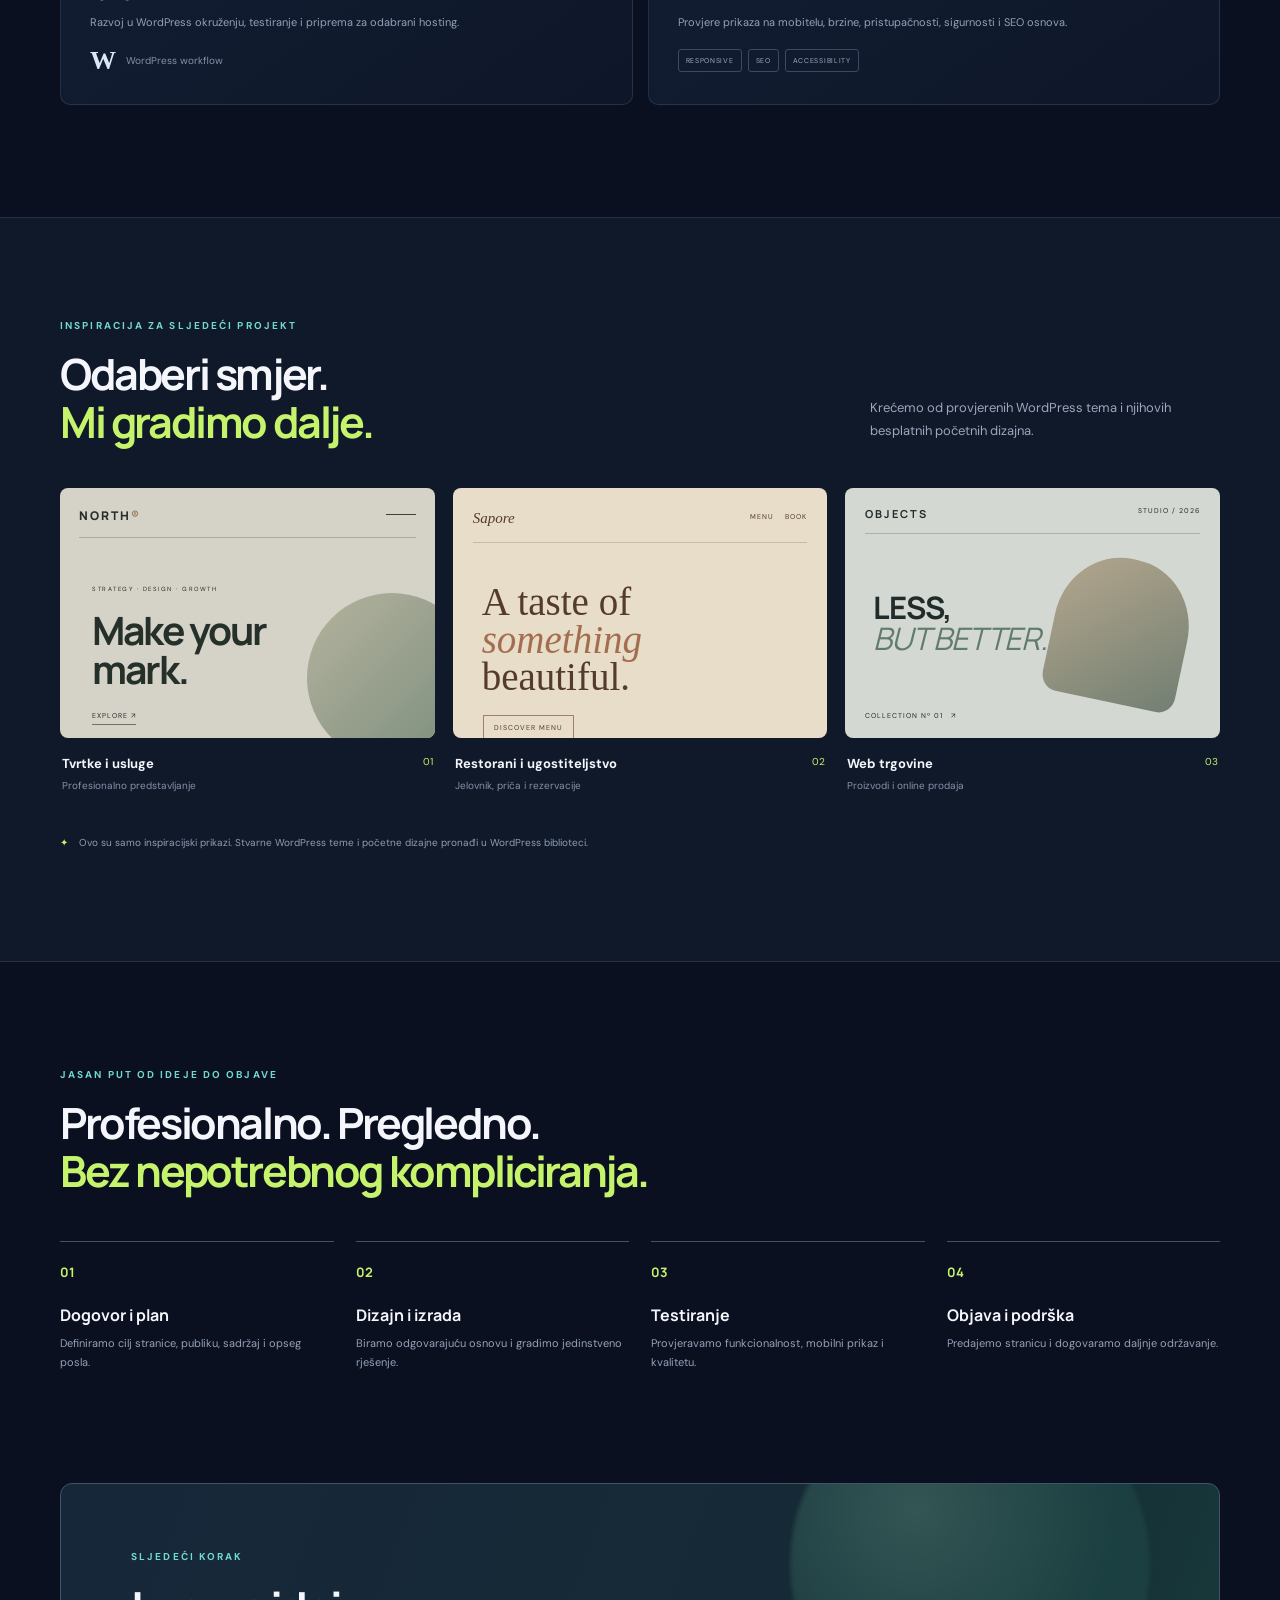
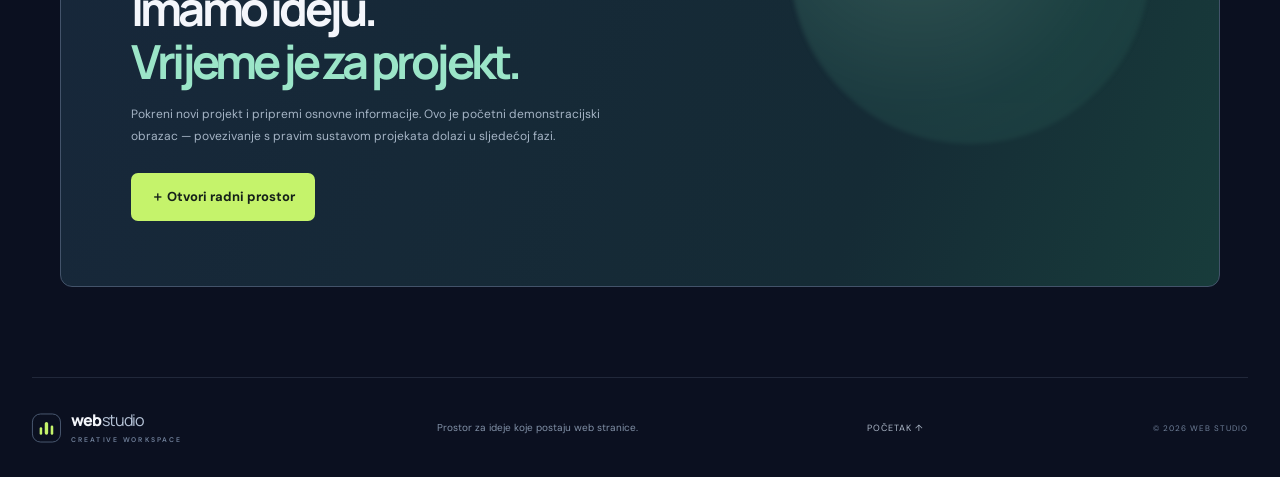
==== commit 64a28ac7: "Focus Web Studio navigation on WordPress" ====
--- a/index.html
+++ b/index.html
@@ -21,9 +21,9 @@
     </a>
     <button class="menu-toggle" aria-label="Otvori izbornik" aria-expanded="false"><i></i><i></i></button>
     <nav class="main-nav" aria-label="Glavna navigacija">
-      <a class="active" href="#pocetna">Početna</a><a href="#mogucnosti">Mogućnosti</a><a href="#predlosci">Predlošci</a><a href="workspace.html">Radni prostor</a>
+      <a class="active" href="#pocetna">Početna</a><a href="#mogucnosti">Mogućnosti</a><a href="wordpress.html">WordPress teme</a><a href="workspace.html">Radni prostor</a>
     </nav>
-    <a class="nav-cta" href="workspace.html">Otvori radni prostor <span>↗</span></a>
+    <a class="nav-cta" href="wordpress.html">WordPress biblioteka <span>↗</span></a>
   </header>
 
   <main id="pocetna">
@@ -31,7 +31,7 @@
       <div class="hero-copy">
         <div class="eyebrow"><span class="status-dot"></span> DIGITALNI STUDIO ZA WEB PROJEKTE</div>
         <h1>Ideja zaslužuje<br>izvrsnu <span>web stranicu.</span></h1>
-        <p class="hero-lead">Jedno mjesto za planiranje, dizajn i izradu profesionalnih web stranica. Od prve skice do gotove stranice spremne za klijenta.</p>
+        <p class="hero-lead">Radni prostor za izradu pravih WordPress web stranica. Odaberi besplatnu temu, početni dizajn i prilagodi stranicu potrebama klijenta.</p>
         <div class="hero-actions"><a class="button button-primary" href="workspace.html">＋ Novi projekt</a><a class="text-link" href="#mogucnosti">Istraži mogućnosti <span>↓</span></a></div>
         <div class="hero-proof"><div class="proof-avatars"><b>W</b><b>↗</b><b>✳</b></div><span>Promišljen proces. Sloboda izbora. Vlastiti projekti.</span></div>
       </div>
@@ -66,13 +66,13 @@
     </section>
 
     <section class="templates-section" id="predlosci"><div class="section-wrap">
-      <div class="section-heading"><div><div class="eyebrow">INSPIRACIJA ZA SLJEDEĆI PROJEKT</div><h2>Odaberi smjer.<br><span>Mi gradimo dalje.</span></h2></div><p>Početne kategorije predložaka. Svaki dizajn moći ćemo prilagoditi identitetu i ciljevima klijenta.</p></div>
+      <div class="section-heading"><div><div class="eyebrow">INSPIRACIJA ZA SLJEDEĆI PROJEKT</div><h2>Odaberi smjer.<br><span>Mi gradimo dalje.</span></h2></div><p>Krećemo od provjerenih WordPress tema i njihovih besplatnih početnih dizajna.</p></div>
       <div class="template-grid">
         <article class="template-card"><div class="template-preview preview-business"><div class="preview-nav">NORTH<span>®</span><i></i></div><div class="preview-copy"><small>STRATEGY · DESIGN · GROWTH</small><b>Make your<br>mark.</b><span>EXPLORE ↗</span></div><div class="preview-circle"></div></div><div class="template-meta"><div><h3>Tvrtke i usluge</h3><p>Profesionalno predstavljanje</p></div><span>01</span></div></article>
         <article class="template-card"><div class="template-preview preview-food"><div class="food-nav">Sapore <span>MENU　 BOOK</span></div><div class="food-title">A taste of<br><i>something</i><br>beautiful.</div><div class="food-pill">DISCOVER MENU</div></div><div class="template-meta"><div><h3>Restorani i ugostiteljstvo</h3><p>Jelovnik, priča i rezervacije</p></div><span>02</span></div></article>
         <article class="template-card"><div class="template-preview preview-shop"><div class="shop-nav">OBJECTS <span>STUDIO / 2026</span></div><div class="shop-shape"></div><div class="shop-copy">LESS,<br><i>BUT BETTER.</i></div><div class="shop-bottom">COLLECTION Nº 01　↗</div></div><div class="template-meta"><div><h3>Web trgovine</h3><p>Proizvodi i online prodaja</p></div><span>03</span></div></article>
       </div>
-      <p class="template-note"><span>✦</span> Ovo su vizualni smjerovi za buduće predloške — još nisu gotove WordPress teme.</p>
+      <p class="template-note"><span>✦</span> Ovo su samo inspiracijski prikazi. Stvarne WordPress teme i početne dizajne pronađi u WordPress biblioteci.</p>
     </div></section>
 
     <section class="section-wrap process-section" id="proces"><div class="eyebrow">JASAN PUT OD IDEJE DO OBJAVE</div><h2>Profesionalno. Pregledno.<br><span>Bez nepotrebnog kompliciranja.</span></h2><div class="process-grid"><article><b>01</b><h3>Dogovor i plan</h3><p>Definiramo cilj stranice, publiku, sadržaj i opseg posla.</p></article><article><b>02</b><h3>Dizajn i izrada</h3><p>Biramo odgovarajuću osnovu i gradimo jedinstveno rješenje.</p></article><article><b>03</b><h3>Testiranje</h3><p>Provjeravamo funkcionalnost, mobilni prikaz i kvalitetu.</p></article><article><b>04</b><h3>Objava i podrška</h3><p>Predajemo stranicu i dogovaramo daljnje održavanje.</p></article></div></section>
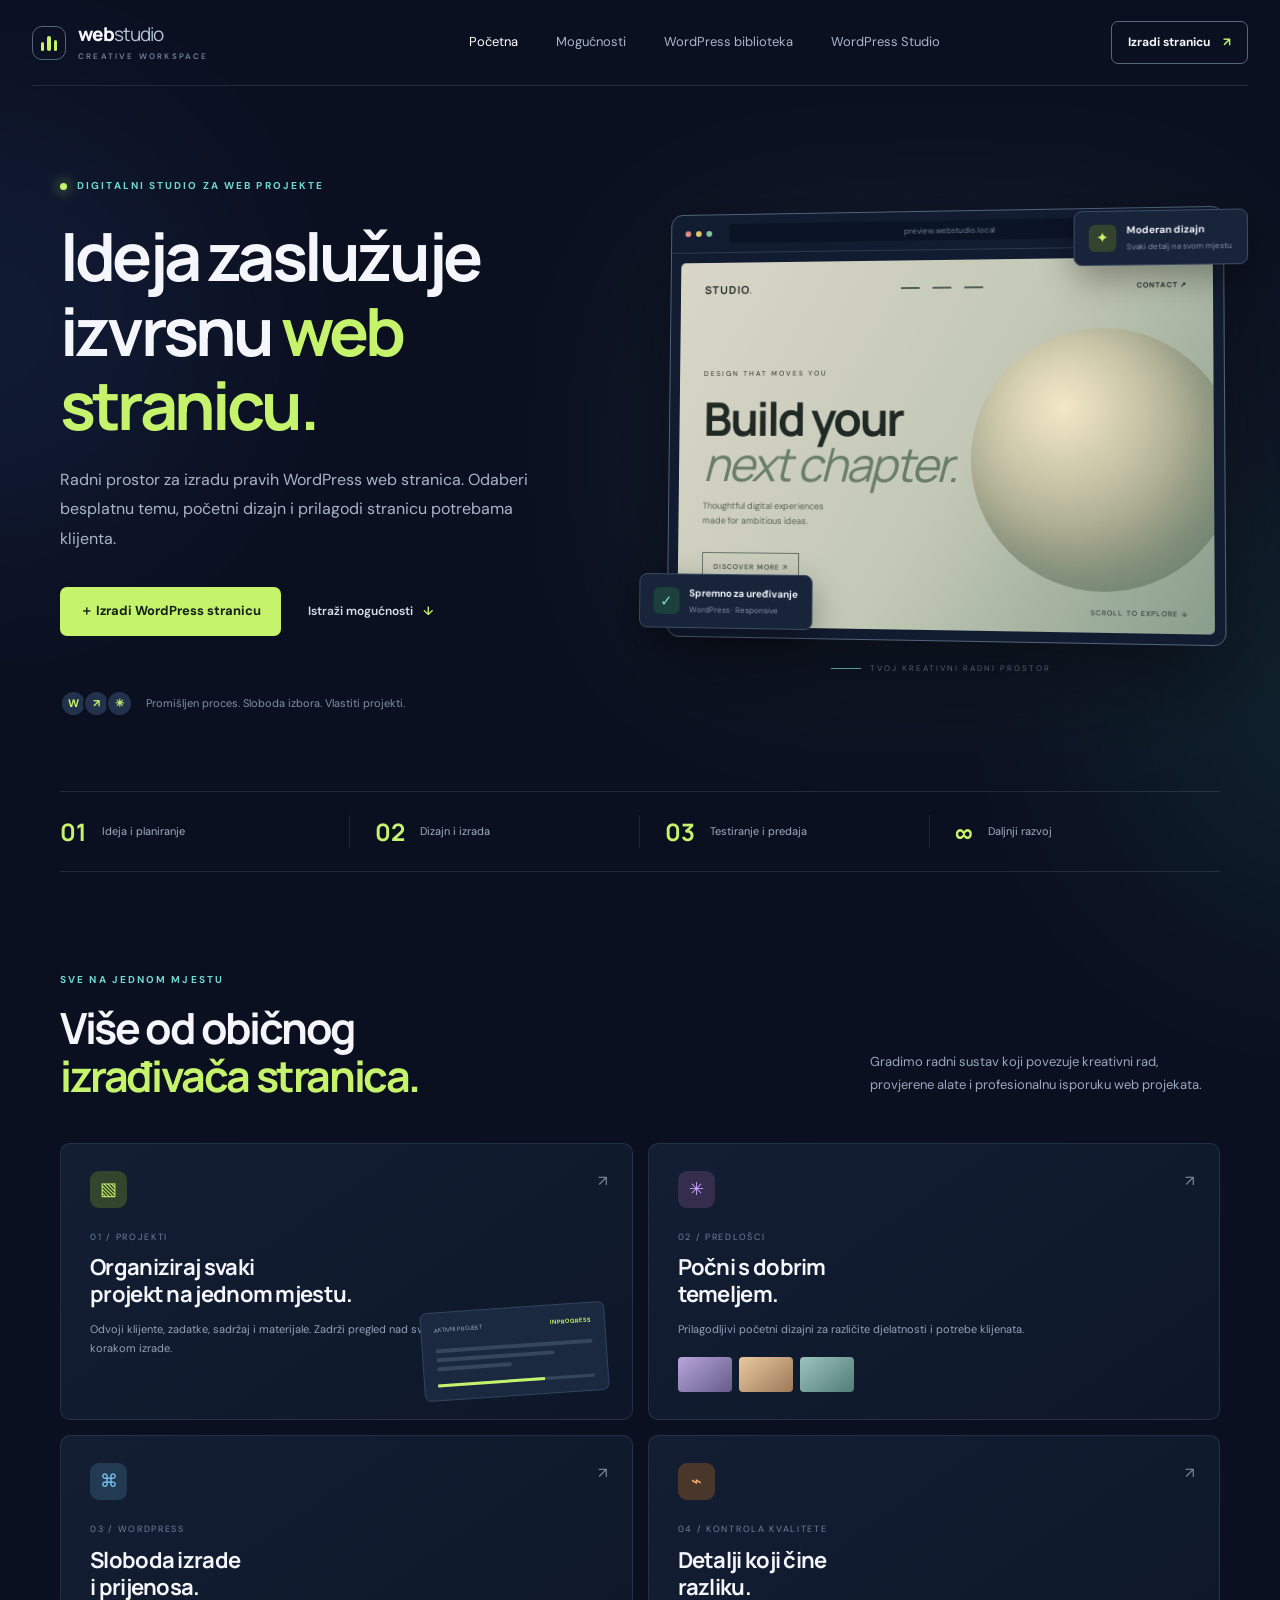
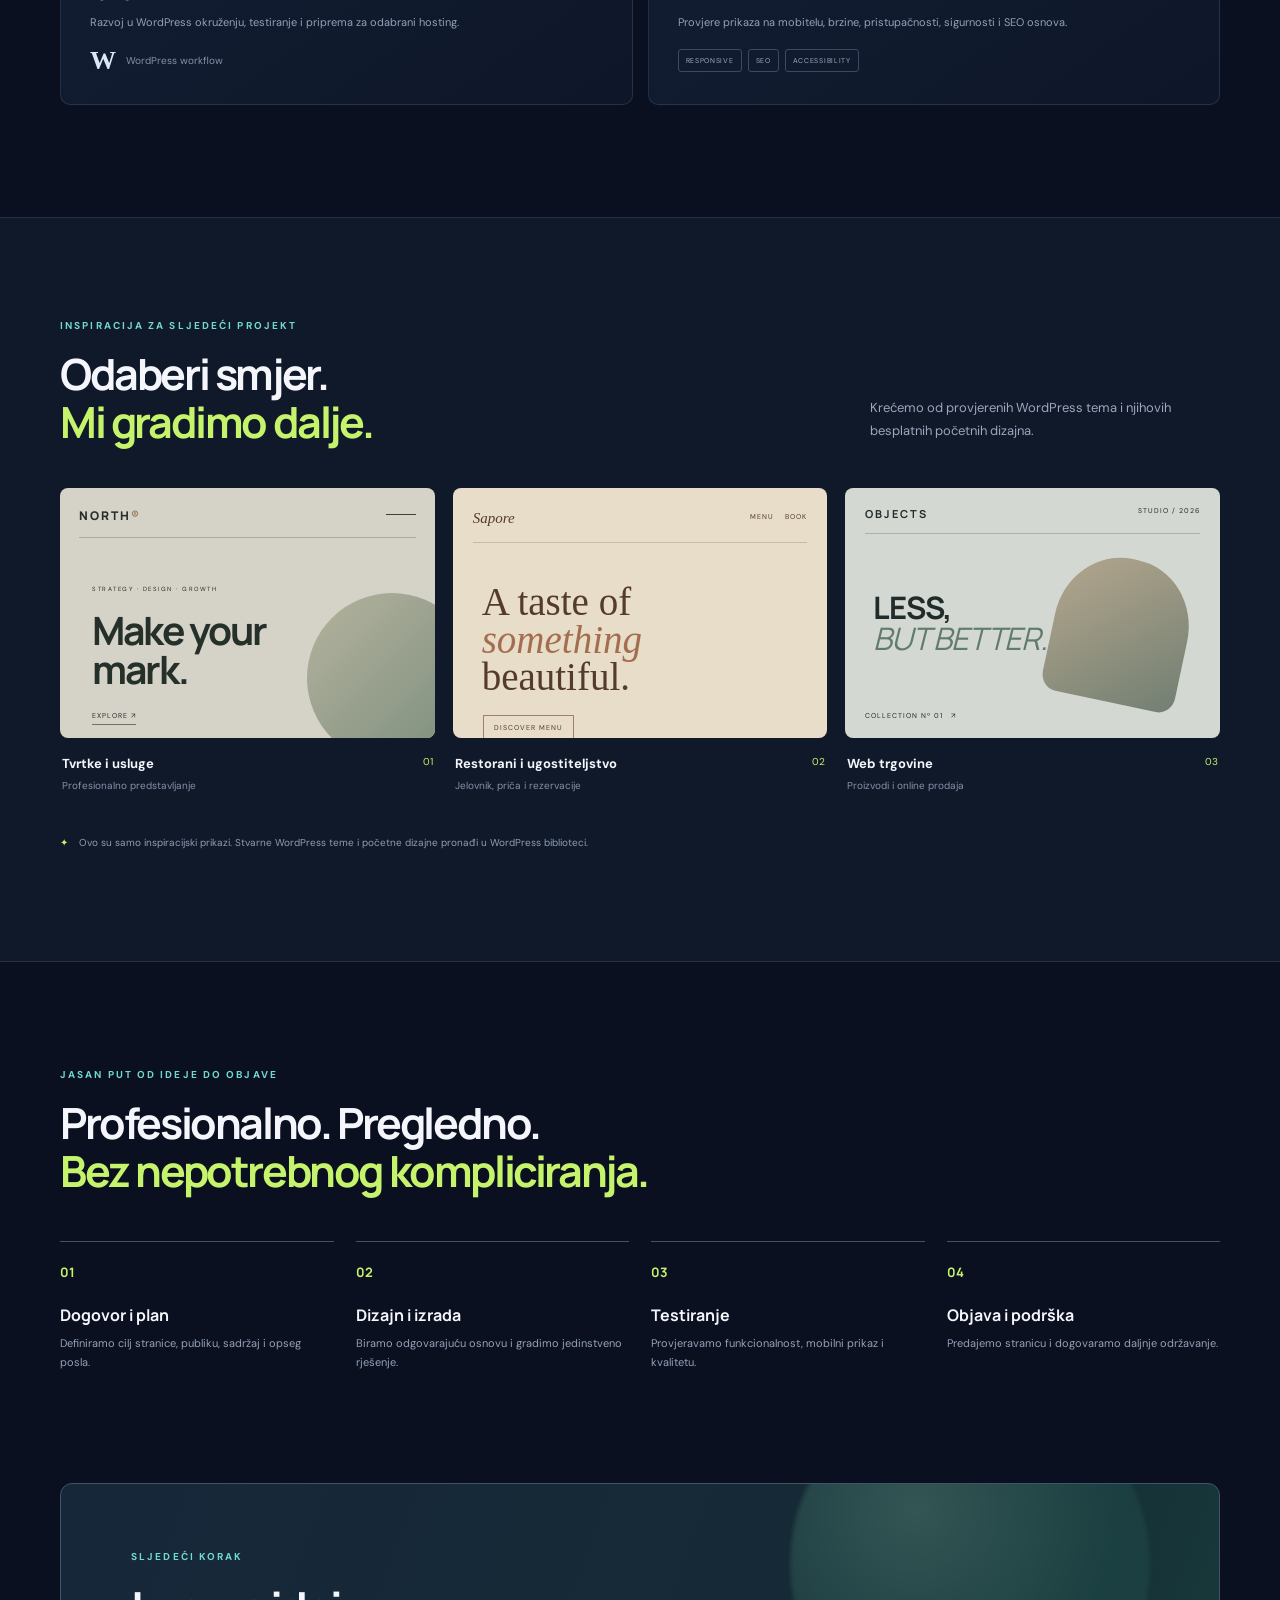
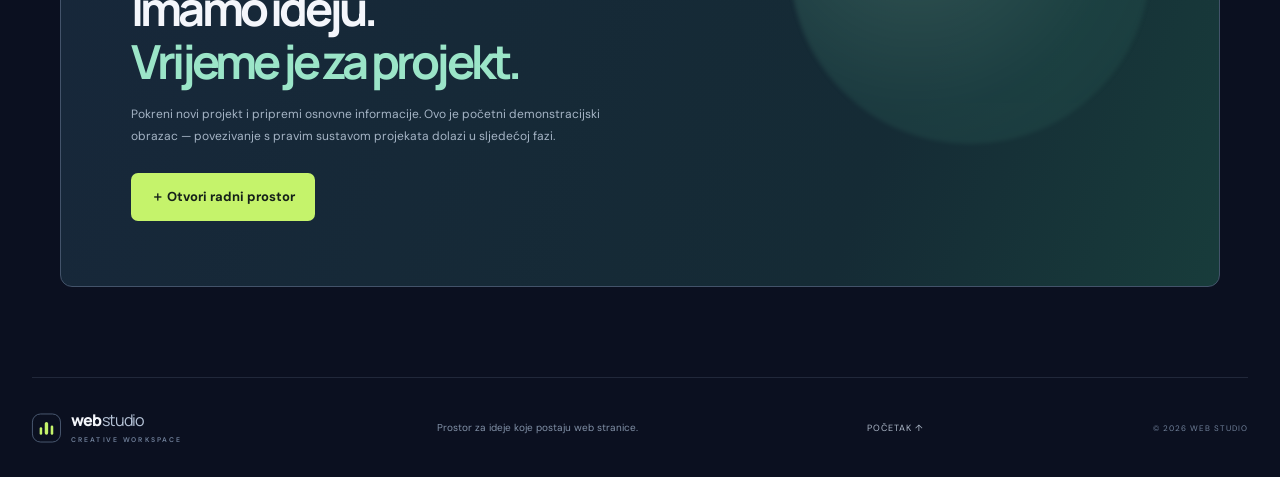
==== commit 58c87a08: "Add direct WordPress studio entry points" ====
--- a/index.html
+++ b/index.html
@@ -21,9 +21,9 @@
     </a>
     <button class="menu-toggle" aria-label="Otvori izbornik" aria-expanded="false"><i></i><i></i></button>
     <nav class="main-nav" aria-label="Glavna navigacija">
-      <a class="active" href="#pocetna">Početna</a><a href="#mogucnosti">Mogućnosti</a><a href="wordpress.html">WordPress teme</a><a href="workspace.html">Radni prostor</a>
+      <a class="active" href="#pocetna">Početna</a><a href="#mogucnosti">Mogućnosti</a><a href="wordpress.html">WordPress biblioteka</a><a href="wp-studio.html">WordPress Studio</a>
     </nav>
-    <a class="nav-cta" href="wordpress.html">WordPress biblioteka <span>↗</span></a>
+    <a class="nav-cta" href="wp-studio.html">Izradi stranicu <span>↗</span></a>
   </header>
 
   <main id="pocetna">
@@ -32,7 +32,7 @@
         <div class="eyebrow"><span class="status-dot"></span> DIGITALNI STUDIO ZA WEB PROJEKTE</div>
         <h1>Ideja zaslužuje<br>izvrsnu <span>web stranicu.</span></h1>
         <p class="hero-lead">Radni prostor za izradu pravih WordPress web stranica. Odaberi besplatnu temu, početni dizajn i prilagodi stranicu potrebama klijenta.</p>
-        <div class="hero-actions"><a class="button button-primary" href="workspace.html">＋ Novi projekt</a><a class="text-link" href="#mogucnosti">Istraži mogućnosti <span>↓</span></a></div>
+        <div class="hero-actions"><a class="button button-primary" href="wp-studio.html">＋ Izradi WordPress stranicu</a><a class="text-link" href="#mogucnosti">Istraži mogućnosti <span>↓</span></a></div>
         <div class="hero-proof"><div class="proof-avatars"><b>W</b><b>↗</b><b>✳</b></div><span>Promišljen proces. Sloboda izbora. Vlastiti projekti.</span></div>
       </div>
       <div class="hero-visual" aria-label="Ilustracija radnog prostora za izradu web stranica">
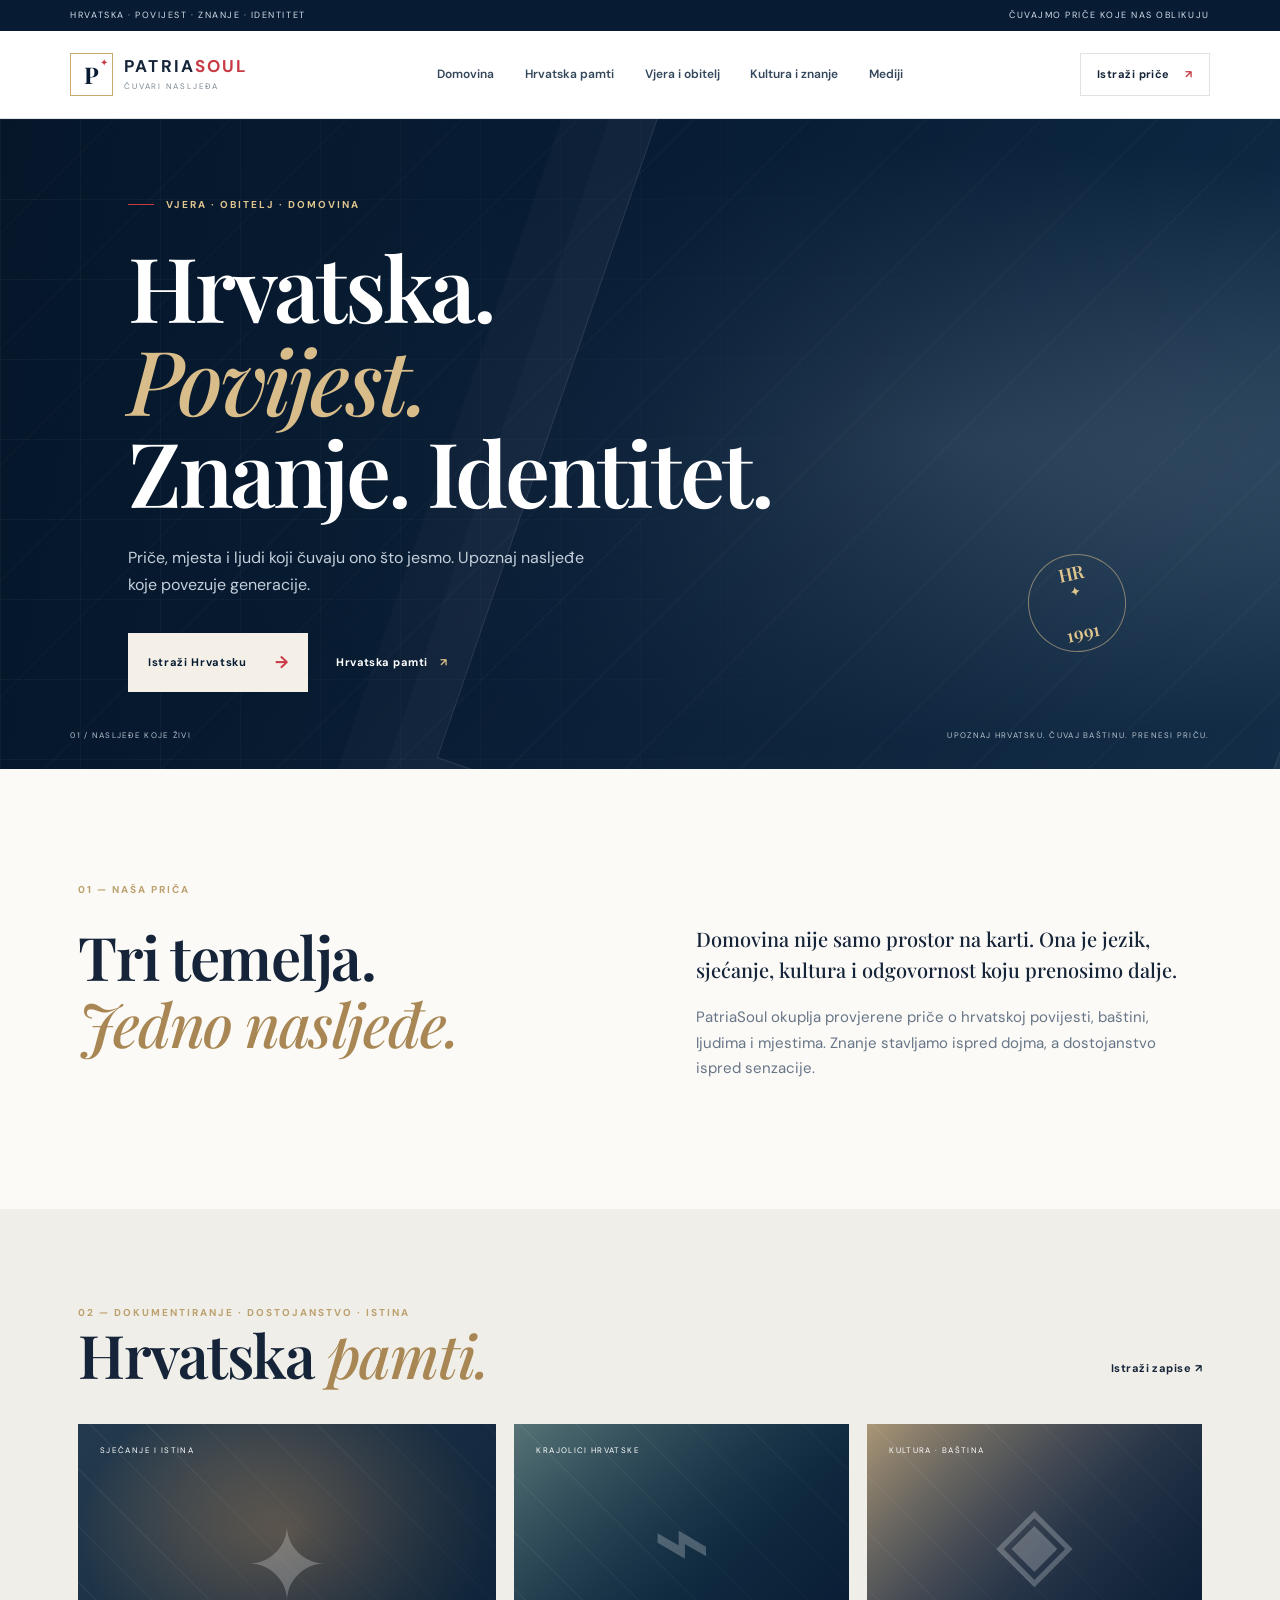
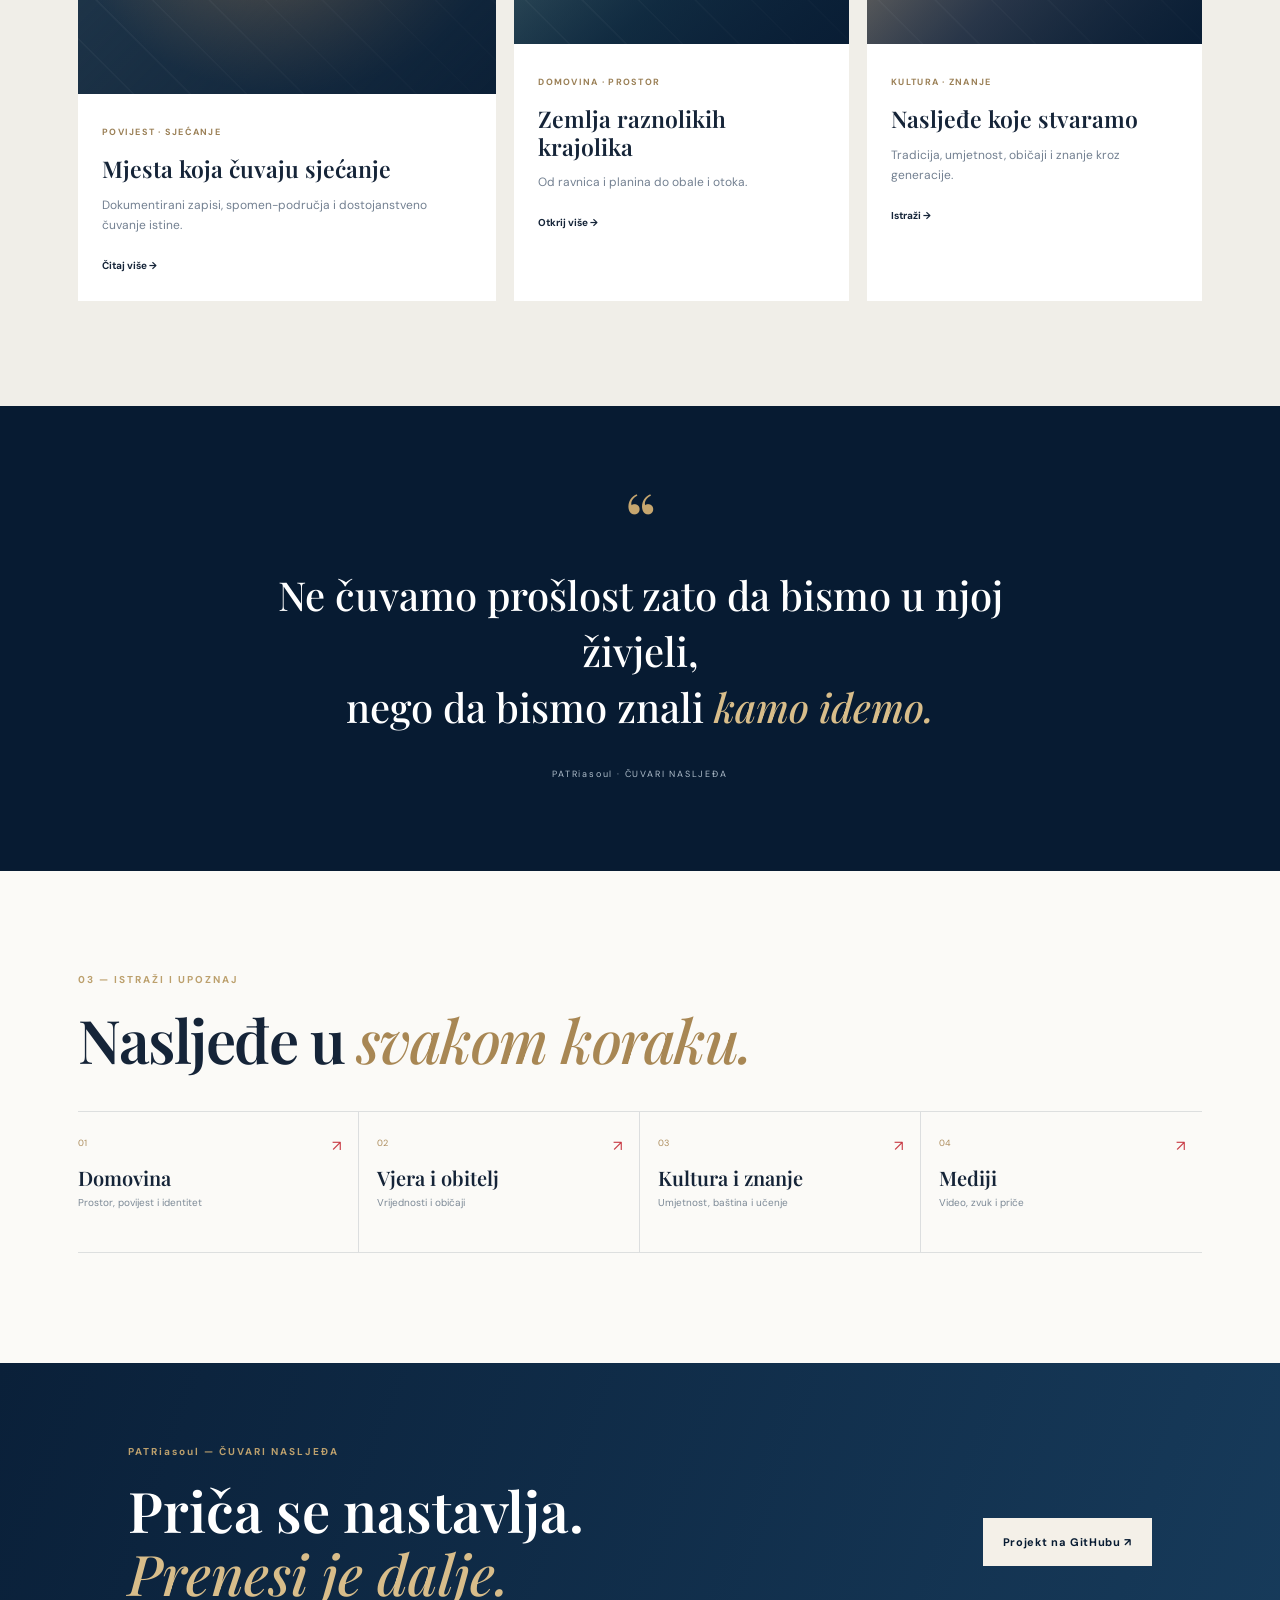
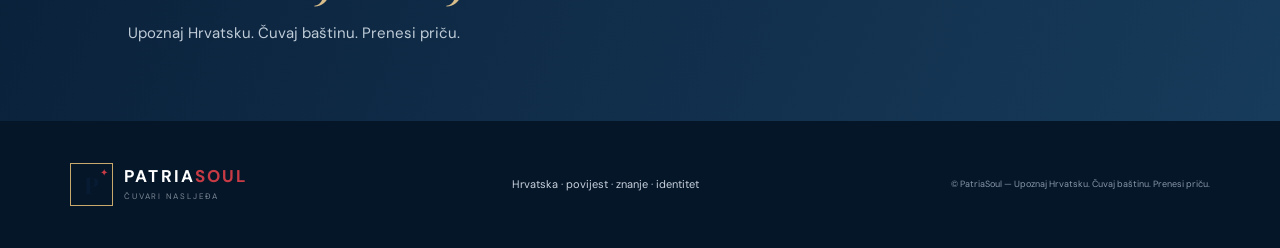
==== commit 8b724d23: "Replace Web Studio with PatriaSoul WordPress portal foundation" ====
--- a/index.html
+++ b/index.html
@@ -1,87 +1,27 @@
 <!doctype html>
 <html lang="hr">
 <head>
-  <meta charset="utf-8">
-  <meta name="viewport" content="width=device-width, initial-scale=1">
-  <meta name="theme-color" content="#0b1020">
-  <meta name="description" content="Web Studio — radni prostor za planiranje, dizajn i izradu profesionalnih web stranica.">
-  <title>Web Studio — Izgradi nešto izvrsno</title>
-  <link rel="preconnect" href="https://fonts.googleapis.com">
-  <link rel="preconnect" href="https://fonts.gstatic.com" crossorigin>
-  <link href="https://fonts.googleapis.com/css2?family=DM+Sans:wght@400;500;600;700&family=Manrope:wght@400;500;600;700;800&display=swap" rel="stylesheet">
-  <link rel="stylesheet" href="assets/css/style.css">
-  <script src="assets/js/app.js" defer></script>
+<meta charset="utf-8"><meta name="viewport" content="width=device-width,initial-scale=1">
+<meta name="description" content="PatriaSoul — Upoznaj Hrvatsku. Čuvaj baštinu. Prenesi priču.">
+<title>PatriaSoul — Hrvatska. Povijest. Znanje. Identitet.</title>
+<link rel="preconnect" href="https://fonts.googleapis.com"><link rel="preconnect" href="https://fonts.gstatic.com" crossorigin>
+<link href="https://fonts.googleapis.com/css2?family=DM+Sans:wght@400;500;600;700&family=Playfair+Display:wght@500;600;700;800&display=swap" rel="stylesheet">
+<link rel="stylesheet" href="patriasoul-theme/assets/css/site.css">
 </head>
-<body>
-  <div class="ambient ambient-one"></div><div class="ambient ambient-two"></div>
-  <header class="topbar">
-    <a class="brand" href="#pocetna" aria-label="Web Studio početna">
-      <span class="brand-mark"><span></span><span></span><span></span></span>
-      <span>web<span class="brand-light">studio</span><small>CREATIVE WORKSPACE</small></span>
-    </a>
-    <button class="menu-toggle" aria-label="Otvori izbornik" aria-expanded="false"><i></i><i></i></button>
-    <nav class="main-nav" aria-label="Glavna navigacija">
-      <a class="active" href="#pocetna">Početna</a><a href="#mogucnosti">Mogućnosti</a><a href="wordpress.html">WordPress biblioteka</a><a href="wp-studio.html">WordPress Studio</a>
-    </nav>
-    <a class="nav-cta" href="wp-studio.html">Izradi stranicu <span>↗</span></a>
-  </header>
-
-  <main id="pocetna">
-    <section class="hero section-wrap">
-      <div class="hero-copy">
-        <div class="eyebrow"><span class="status-dot"></span> DIGITALNI STUDIO ZA WEB PROJEKTE</div>
-        <h1>Ideja zaslužuje<br>izvrsnu <span>web stranicu.</span></h1>
-        <p class="hero-lead">Radni prostor za izradu pravih WordPress web stranica. Odaberi besplatnu temu, početni dizajn i prilagodi stranicu potrebama klijenta.</p>
-        <div class="hero-actions"><a class="button button-primary" href="wp-studio.html">＋ Izradi WordPress stranicu</a><a class="text-link" href="#mogucnosti">Istraži mogućnosti <span>↓</span></a></div>
-        <div class="hero-proof"><div class="proof-avatars"><b>W</b><b>↗</b><b>✳</b></div><span>Promišljen proces. Sloboda izbora. Vlastiti projekti.</span></div>
-      </div>
-      <div class="hero-visual" aria-label="Ilustracija radnog prostora za izradu web stranica">
-        <div class="visual-glow"></div>
-        <div class="browser-window">
-          <div class="browser-top"><div class="window-dots"><i></i><i></i><i></i></div><div class="address-bar">preview.webstudio.local</div><span class="browser-menu">•••</span></div>
-          <div class="mock-site">
-            <div class="mock-nav"><strong>STUDIO<span>.</span></strong><div><i></i><i></i><i></i></div><b>CONTACT ↗</b></div>
-            <div class="mock-content"><label>DESIGN THAT MOVES YOU</label><h2>Build your<br><em>next chapter.</em></h2><p>Thoughtful digital experiences<br>made for ambitious ideas.</p><span class="mock-button">DISCOVER MORE ↗</span></div>
-            <div class="mock-orb"></div><div class="mock-foot"><span>01 / 04</span><span>SCROLL TO EXPLORE ↓</span></div>
-          </div>
-          <div class="floating-tag tag-top"><span class="tag-icon">✦</span><span><b>Moderan dizajn</b><small>Svaki detalj na svom mjestu</small></span></div>
-          <div class="floating-tag tag-bottom"><span class="tag-icon tag-green">✓</span><span><b>Spremno za uređivanje</b><small>WordPress · Responsive</small></span></div>
-        </div>
-        <div class="visual-caption"><span></span> TVOJ KREATIVNI RADNI PROSTOR</div>
-      </div>
-    </section>
-
-    <section class="metrics section-wrap" aria-label="Principi rada">
-      <div><strong>01</strong><span>Ideja i planiranje</span></div><div><strong>02</strong><span>Dizajn i izrada</span></div><div><strong>03</strong><span>Testiranje i predaja</span></div><div><strong>∞</strong><span>Daljnji razvoj</span></div>
-    </section>
-
-    <section class="section-wrap content-section" id="mogucnosti">
-      <div class="section-heading"><div><div class="eyebrow">SVE NA JEDNOM MJESTU</div><h2>Više od običnog<br><span>izrađivača stranica.</span></h2></div><p>Gradimo radni sustav koji povezuje kreativni rad, provjerene alate i profesionalnu isporuku web projekata.</p></div>
-      <div class="feature-grid">
-        <article class="feature-card feature-large"><div class="feature-icon">▧</div><div class="card-kicker">01 / PROJEKTI</div><h3>Organiziraj svaki<br>projekt na jednom mjestu.</h3><p>Odvoji klijente, zadatke, sadržaj i materijale. Zadrži pregled nad svakim korakom izrade.</p><span class="feature-arrow">↗</span><div class="mini-project"><div class="mini-project-top"><span>AKTIVNI PROJEKT</span><b>IN PROGRESS</b></div><div class="mini-lines"><i></i><i></i><i></i></div><div class="mini-progress"><span></span></div></div></article>
-        <article class="feature-card"><div class="feature-icon purple">✳</div><div class="card-kicker">02 / PREDLOŠCI</div><h3>Počni s dobrim<br>temeljem.</h3><p>Prilagodljivi početni dizajni za različite djelatnosti i potrebe klijenata.</p><span class="feature-arrow">↗</span><div class="template-swatch"><i></i><i></i><i></i></div></article>
-        <article class="feature-card"><div class="feature-icon blue">⌘</div><div class="card-kicker">03 / WORDPRESS</div><h3>Sloboda izrade<br>i prijenosa.</h3><p>Razvoj u WordPress okruženju, testiranje i priprema za odabrani hosting.</p><span class="feature-arrow">↗</span><div class="wp-mark">W<span>WordPress workflow</span></div></article>
-        <article class="feature-card"><div class="feature-icon orange">⌁</div><div class="card-kicker">04 / KONTROLA KVALITETE</div><h3>Detalji koji čine<br>razliku.</h3><p>Provjere prikaza na mobitelu, brzine, pristupačnosti, sigurnosti i SEO osnova.</p><span class="feature-arrow">↗</span><div class="quality-tags"><span>RESPONSIVE</span><span>SEO</span><span>ACCESSIBILITY</span></div></article>
-      </div>
-    </section>
-
-    <section class="templates-section" id="predlosci"><div class="section-wrap">
-      <div class="section-heading"><div><div class="eyebrow">INSPIRACIJA ZA SLJEDEĆI PROJEKT</div><h2>Odaberi smjer.<br><span>Mi gradimo dalje.</span></h2></div><p>Krećemo od provjerenih WordPress tema i njihovih besplatnih početnih dizajna.</p></div>
-      <div class="template-grid">
-        <article class="template-card"><div class="template-preview preview-business"><div class="preview-nav">NORTH<span>®</span><i></i></div><div class="preview-copy"><small>STRATEGY · DESIGN · GROWTH</small><b>Make your<br>mark.</b><span>EXPLORE ↗</span></div><div class="preview-circle"></div></div><div class="template-meta"><div><h3>Tvrtke i usluge</h3><p>Profesionalno predstavljanje</p></div><span>01</span></div></article>
-        <article class="template-card"><div class="template-preview preview-food"><div class="food-nav">Sapore <span>MENU　 BOOK</span></div><div class="food-title">A taste of<br><i>something</i><br>beautiful.</div><div class="food-pill">DISCOVER MENU</div></div><div class="template-meta"><div><h3>Restorani i ugostiteljstvo</h3><p>Jelovnik, priča i rezervacije</p></div><span>02</span></div></article>
-        <article class="template-card"><div class="template-preview preview-shop"><div class="shop-nav">OBJECTS <span>STUDIO / 2026</span></div><div class="shop-shape"></div><div class="shop-copy">LESS,<br><i>BUT BETTER.</i></div><div class="shop-bottom">COLLECTION Nº 01　↗</div></div><div class="template-meta"><div><h3>Web trgovine</h3><p>Proizvodi i online prodaja</p></div><span>03</span></div></article>
-      </div>
-      <p class="template-note"><span>✦</span> Ovo su samo inspiracijski prikazi. Stvarne WordPress teme i početne dizajne pronađi u WordPress biblioteci.</p>
-    </div></section>
-
-    <section class="section-wrap process-section" id="proces"><div class="eyebrow">JASAN PUT OD IDEJE DO OBJAVE</div><h2>Profesionalno. Pregledno.<br><span>Bez nepotrebnog kompliciranja.</span></h2><div class="process-grid"><article><b>01</b><h3>Dogovor i plan</h3><p>Definiramo cilj stranice, publiku, sadržaj i opseg posla.</p></article><article><b>02</b><h3>Dizajn i izrada</h3><p>Biramo odgovarajuću osnovu i gradimo jedinstveno rješenje.</p></article><article><b>03</b><h3>Testiranje</h3><p>Provjeravamo funkcionalnost, mobilni prikaz i kvalitetu.</p></article><article><b>04</b><h3>Objava i podrška</h3><p>Predajemo stranicu i dogovaramo daljnje održavanje.</p></article></div></section>
-
-    <section class="cta-section section-wrap" id="novi-projekt"><div class="cta-panel"><div class="cta-orb"></div><div class="eyebrow">SLJEDEĆI KORAK</div><h2>Imamo ideju.<br><span>Vrijeme je za projekt.</span></h2><p>Pokreni novi projekt i pripremi osnovne informacije. Ovo je početni demonstracijski obrazac — povezivanje s pravim sustavom projekata dolazi u sljedećoj fazi.</p><a class="button button-primary" href="workspace.html">＋ Otvori radni prostor</a></div></section>
-  </main>
-
-  <footer class="footer"><a class="brand footer-brand" href="#pocetna"><span class="brand-mark"><span></span><span></span><span></span></span><span>web<span class="brand-light">studio</span><small>CREATIVE WORKSPACE</small></span></a><span>Prostor za ideje koje postaju web stranice.</span><a href="#pocetna">POČETAK ↑</a><small>© <span id="year"></span> WEB STUDIO</small></footer>
-
-  <div class="modal" id="project-modal" aria-hidden="true"><div class="modal-backdrop" data-close></div><section class="modal-panel" role="dialog" aria-modal="true" aria-labelledby="modal-title"><button class="modal-close" aria-label="Zatvori" data-close>×</button><div class="eyebrow">NOVI WEB PROJEKT</div><h2 id="modal-title">Krenimo od <span>ideje.</span></h2><p class="modal-intro">Unesi osnovne podatke. Trenutačno se prikazuje lokalna potvrda, bez slanja podataka na poslužitelj.</p><form id="project-form"><label for="project-name">Naziv projekta</label><input id="project-name" name="name" placeholder="npr. Web stranica za obrt" required maxlength="80"><label for="project-type">Vrsta web stranice</label><select id="project-type" name="type" required><option value="">Odaberi kategoriju</option><option>Poslovna web stranica</option><option>Restoran / ugostiteljstvo</option><option>Web trgovina</option><option>Portfolio / osobna stranica</option><option>Blog / portal</option><option>Drugo</option></select><label for="project-notes">Kratka napomena <span>(nije obavezno)</span></label><textarea id="project-notes" name="notes" rows="3" placeholder="Što želiš izraditi?"></textarea><button class="button button-primary form-submit" type="submit">Pripremi projekt <span>↗</span></button></form><div class="form-success" id="form-success" role="status" hidden></div></section></div>
-</body>
-</html>+<body class="ps-preview">
+<div class="topline"><span>HRVATSKA · POVIJEST · ZNANJE · IDENTITET</span><span>ČUVAJMO PRIČE KOJE NAS OBLIKUJU</span></div>
+<header class="site-header"><a class="brand" href="#"><span class="brand-mark">P<span>✦</span></span><span><b>PATRIA<span>SOUL</span></b><small>ČUVARI NASLJEĐA</small></span></a><button class="menu-toggle" aria-label="Otvori izbornik">☰</button><nav class="main-nav"><a href="#domovina">Domovina</a><a href="#pamti">Hrvatska pamti</a><a href="#vjera">Vjera i obitelj</a><a href="#kultura">Kultura i znanje</a><a href="#mediji">Mediji</a></nav><a class="header-cta" href="#price">Istraži priče <span>↗</span></a></header>
+<main>
+<section class="hero">
+<div class="hero-backdrop"></div><div class="hero-grid"></div>
+<div class="hero-content"><div class="eyebrow"><i></i> VJERA · OBITELJ · DOMOVINA</div><h1>Hrvatska.<br><em>Povijest.</em><br>Znanje. Identitet.</h1><p>Priče, mjesta i ljudi koji čuvaju ono što jesmo. Upoznaj nasljeđe koje povezuje generacije.</p><div class="hero-actions"><a class="button button-light" href="#domovina">Istraži Hrvatsku <span>→</span></a><a class="text-link" href="#pamti">Hrvatska pamti <span>↗</span></a></div></div>
+<div class="hero-caption"><span>01 / NASLJEĐE KOJE ŽIVI</span><span>UPOZNAJ HRVATSKU. ČUVAJ BAŠTINU. PRENESI PRIČU.</span></div><div class="hero-seal">HR<br><small>✦</small><br>1991</div>
+</section>
+<section class="intro section-wrap" id="domovina"><div class="section-kicker">01 — NAŠA PRIČA</div><div class="intro-grid"><h2>Tri temelja.<br><em>Jedno nasljeđe.</em></h2><div><p class="lead">Domovina nije samo prostor na karti. Ona je jezik, sjećanje, kultura i odgovornost koju prenosimo dalje.</p><p>PatriaSoul okuplja provjerene priče o hrvatskoj povijesti, baštini, ljudima i mjestima. Znanje stavljamo ispred dojma, a dostojanstvo ispred senzacije.</p></div></div></section>
+<section class="feature-section" id="pamti"><div class="section-wrap"><div class="section-heading"><div><div class="section-kicker">02 — DOKUMENTIRANJE · DOSTOJANSTVO · ISTINA</div><h2>Hrvatska <em>pamti.</em></h2></div><a class="text-link" href="#price">Istraži zapise ↗</a></div><div class="feature-grid"><article class="feature-card feature-large"><div class="card-art art-memory"><span class="art-label">SJEĆANJE I ISTINA</span><div class="art-symbol">✦</div></div><div class="card-copy"><span>POVIJEST · SJEĆANJE</span><h3>Mjesta koja čuvaju sjećanje</h3><p>Dokumentirani zapisi, spomen-područja i dostojanstveno čuvanje istine.</p><a href="#price">Čitaj više →</a></div></article><article class="feature-card"><div class="card-art art-homeland"><span class="art-label">KRAJOLICI HRVATSKE</span><div class="art-symbol">⌁</div></div><div class="card-copy"><span>DOMOVINA · PROSTOR</span><h3>Zemlja raznolikih krajolika</h3><p>Od ravnica i planina do obale i otoka.</p><a href="#price">Otkrij više →</a></div></article><article class="feature-card"><div class="card-art art-culture"><span class="art-label">KULTURA · BAŠTINA</span><div class="art-symbol">◈</div></div><div class="card-copy"><span>KULTURA · ZNANJE</span><h3>Nasljeđe koje stvaramo</h3><p>Tradicija, umjetnost, običaji i znanje kroz generacije.</p><a href="#price">Istraži →</a></div></article></div></div></section>
+<section class="quote-band" id="vjera"><div class="quote-mark">“</div><blockquote>Ne čuvamo prošlost zato da bismo u njoj živjeli,<br>nego da bismo znali <em>kamo idemo.</em></blockquote><span>PATRiasoul · ČUVARI NASLJEĐA</span></section>
+<section class="topics section-wrap" id="kultura"><div class="section-kicker">03 — ISTRAŽI I UPOZNAJ</div><h2>Nasljeđe u <em>svakom koraku.</em></h2><div class="topic-grid"><a href="#price"><span>01</span><b>Domovina</b><small>Prostor, povijest i identitet</small><i>↗</i></a><a href="#price"><span>02</span><b>Vjera i obitelj</b><small>Vrijednosti i običaji</small><i>↗</i></a><a href="#price"><span>03</span><b>Kultura i znanje</b><small>Umjetnost, baština i učenje</small><i>↗</i></a><a href="#price" id="mediji"><span>04</span><b>Mediji</b><small>Video, zvuk i priče</small><i>↗</i></a></div></section>
+<section class="closing" id="price"><div><span class="section-kicker">PATRiasoul — ČUVARI NASLJEĐA</span><h2>Priča se nastavlja.<br><em>Prenesi je dalje.</em></h2><p>Upoznaj Hrvatsku. Čuvaj baštinu. Prenesi priču.</p></div><a class="button button-light" href="https://github.com/cn-dom/web-studio">Projekt na GitHubu ↗</a></section>
+</main><footer class="site-footer"><a class="brand" href="#"><span class="brand-mark">P<span>✦</span></span><span><b>PATRIA<span>SOUL</span></b><small>ČUVARI NASLJEĐA</small></span></a><p>Hrvatska · povijest · znanje · identitet</p><small>© PatriaSoul — Upoznaj Hrvatsku. Čuvaj baštinu. Prenesi priču.</small></footer>
+<script src="patriasoul-theme/assets/js/site.js"></script>
+</body></html>
--- a/patriasoul-theme/assets/css/site.css
+++ b/patriasoul-theme/assets/css/site.css
@@ -0,0 +1,4 @@
+:root{--navy:#071b32;--navy2:#0c2948;--blue:#153d62;--red:#c83b45;--cream:#f4f0e8;--paper:#fbfaf7;--ink:#152438;--muted:#718092;--line:rgba(16,39,63,.13);--serif:'Playfair Display',Georgia,serif;--sans:'DM Sans',Arial,sans-serif}*{box-sizing:border-box}html{scroll-behavior:smooth}body{margin:0;background:var(--paper);color:var(--ink);font-family:var(--sans);font-size:15px;line-height:1.7}a{color:inherit;text-decoration:none}.topline{height:31px;padding:0 5.5%;display:flex;justify-content:space-between;align-items:center;background:var(--navy);color:#d5dfeb;font-size:9px;letter-spacing:.17em}.site-header{height:88px;padding:0 5.5%;display:flex;align-items:center;justify-content:space-between;background:#fff;position:relative;z-index:20;border-bottom:1px solid var(--line)}.brand{display:flex;align-items:center;gap:11px;min-width:190px}.brand-mark{width:43px;height:43px;display:grid;place-items:center;border:1px solid #c9a86d;color:var(--navy);font:700 23px var(--serif);position:relative}.brand-mark span{font:10px var(--sans);color:var(--red);position:absolute;right:4px;top:2px}.brand b{display:block;font-size:17px;letter-spacing:.12em;line-height:1.2}.brand b span{color:var(--red)}.brand small{display:block;font-size:8px;letter-spacing:.22em;color:#7b8794;margin-top:4px}.main-nav{display:flex;gap:clamp(16px,2.4vw,36px);align-items:center}.main-nav a{font-size:12px;font-weight:600;color:#33465b;transition:color .2s}.main-nav a:hover{color:var(--red)}.main-nav ul{display:contents;list-style:none;margin:0;padding:0}.main-nav li{list-style:none}.header-cta{border:1px solid var(--line);padding:11px 16px;font-size:11px;font-weight:700;letter-spacing:.04em}.header-cta span{color:var(--red);margin-left:12px}.menu-toggle{display:none;border:0;background:none;font-size:24px}.hero{min-height:650px;background:linear-gradient(100deg,rgba(5,22,41,.98) 0%,rgba(7,27,50,.88) 48%,rgba(7,27,50,.35) 100%),radial-gradient(ellipse at 75% 50%,#55728a,#0b2947 65%);color:#fff;position:relative;overflow:hidden;display:flex;align-items:center;padding:70px 10%}.hero:after{content:"";position:absolute;right:-7%;top:-28%;width:62%;height:150%;border:1px solid rgba(255,255,255,.12);transform:rotate(19deg);box-shadow:0 0 0 45px rgba(255,255,255,.018),0 0 0 90px rgba(255,255,255,.018)}.hero-backdrop{position:absolute;inset:0;background:linear-gradient(135deg,transparent 40%,rgba(255,255,255,.04)),repeating-linear-gradient(135deg,transparent 0 80px,rgba(255,255,255,.025) 81px 82px)}.hero-grid{position:absolute;inset:0;background-image:linear-gradient(rgba(255,255,255,.035) 1px,transparent 1px),linear-gradient(90deg,rgba(255,255,255,.035) 1px,transparent 1px);background-size:80px 80px;mask-image:linear-gradient(90deg,#000,transparent 85%)}.hero-content{position:relative;z-index:2;max-width:700px}.eyebrow,.section-kicker{font-size:10px;letter-spacing:.2em;font-weight:700;color:#bca06d}.eyebrow{display:flex;align-items:center;gap:12px;color:#e0c58f}.eyebrow i{width:26px;height:1px;background:var(--red)}h1,h2,h3,p{margin-top:0}.hero h1{font:600 clamp(52px,7vw,92px)/1.03 var(--serif);letter-spacing:-.035em;margin:27px 0}.hero h1 em,h2 em{font-weight:500;color:#d8bd8a}.hero-content>p{max-width:480px;color:#c5d0dc;font-size:16px}.hero-actions{display:flex;align-items:center;gap:28px;margin-top:34px}.button{display:inline-flex;gap:28px;align-items:center;padding:15px 20px;font-size:11px;font-weight:700;letter-spacing:.06em}.button-light{background:#f4f0e8;color:var(--navy)}.button span{color:var(--red);font-size:17px}.text-link{font-size:11px;font-weight:700;letter-spacing:.04em}.text-link span{color:#d8bd8a;margin-left:9px}.hero-caption{position:absolute;bottom:26px;left:5.5%;right:5.5%;display:flex;justify-content:space-between;color:#b7c2ce;font-size:8px;letter-spacing:.16em}.hero-seal{position:absolute;right:12%;bottom:18%;z-index:2;width:98px;height:98px;border:1px solid rgba(220,193,143,.55);border-radius:50%;display:grid;place-content:center;text-align:center;font:600 18px var(--serif);color:#e0c58f;line-height:1.25;transform:rotate(-12deg)}.hero-seal small{font-size:12px}.section-wrap{max-width:1180px;margin:auto;padding-left:28px;padding-right:28px}.intro{padding-top:112px;padding-bottom:112px}.intro-grid{display:grid;grid-template-columns:1fr 1fr;gap:10%;margin-top:25px}.intro h2,.section-heading h2,.topics h2{font:600 clamp(38px,5vw,60px)/1.12 var(--serif);letter-spacing:-.025em;margin:0}.intro h2 em,.section-heading h2 em,.topics h2 em{color:#a88754}.intro-grid>div{max-width:510px;color:#677586}.intro-grid .lead{font:500 20px/1.55 var(--serif);color:var(--ink)}.feature-section{background:#f0eee8;padding:95px 0 105px}.section-heading{display:flex;justify-content:space-between;align-items:end;margin-bottom:36px}.section-heading .text-link{padding-bottom:10px}.feature-grid{display:grid;grid-template-columns:1.25fr 1fr 1fr;gap:18px}.feature-card{background:#fff;min-width:0}.card-art{height:220px;display:block;position:relative;overflow:hidden;color:white;background:var(--navy2)}.feature-large .card-art{height:270px}.card-art:before{content:"";position:absolute;inset:0;background:linear-gradient(135deg,rgba(7,27,50,.08),rgba(7,27,50,.85)),repeating-linear-gradient(45deg,transparent 0 38px,rgba(255,255,255,.06) 39px 40px)}.art-memory{background:radial-gradient(ellipse at 50% 40%,#9b8061,#263d50 70%)}.art-homeland{background:linear-gradient(140deg,#5e7b7c,#1b3c50 60%,#132a43)}.art-culture{background:linear-gradient(135deg,#b9a17c,#4c5260 55%,#192d43)}.art-label{position:absolute;top:20px;left:22px;font-size:8px;letter-spacing:.17em}.art-symbol{position:absolute;inset:0;display:grid;place-items:center;font:100px var(--serif);color:rgba(255,255,255,.24)}.card-art img{width:100%;height:100%;object-fit:cover;position:absolute;inset:0}.card-copy{padding:24px}.card-copy>span,.latest-meta{font-size:9px;letter-spacing:.14em;color:#9b8057;font-weight:700}.card-copy h3{font:600 23px/1.2 var(--serif);margin:12px 0}.card-copy p{font-size:12px;color:#738091;margin-bottom:16px}.card-copy>a{font-size:10px;font-weight:700}.quote-band{padding:85px 24px;text-align:center;background:var(--navy);color:white}.quote-mark{font:80px/.7 var(--serif);color:#c6a66f}.quote-band blockquote{font:500 clamp(25px,3.5vw,40px)/1.4 var(--serif);max-width:850px;margin:20px auto 25px}.quote-band blockquote em{color:#d8bd8a}.quote-band>span{font-size:9px;letter-spacing:.2em;color:#aebdca}.topics{padding-top:100px;padding-bottom:110px}.topics h2{margin:18px 0 38px}.topic-grid{display:grid;grid-template-columns:repeat(4,1fr);border-top:1px solid var(--line);border-bottom:1px solid var(--line)}.topic-grid>a{padding:24px 18px;position:relative;border-right:1px solid var(--line);min-height:140px;display:flex;flex-direction:column}.topic-grid>a:first-child{padding-left:0}.topic-grid>a:last-child{border:0}.topic-grid span{font-size:9px;color:#ad8d5d}.topic-grid b{font:600 20px var(--serif);margin:13px 0 3px}.topic-grid small{font-size:10px;color:#7c8996}.topic-grid i{position:absolute;right:17px;top:22px;color:var(--red);font-style:normal}.closing{background:linear-gradient(110deg,#0a2039,#173b5b);color:white;padding:75px 10%;display:flex;justify-content:space-between;align-items:center;gap:30px}.closing h2{font:600 clamp(36px,5vw,56px)/1.12 var(--serif);margin:16px 0}.closing h2 em{color:#d8bd8a}.closing p{color:#bfccd8;margin:0}.latest{padding-top:100px;padding-bottom:110px}.latest-grid{display:grid;grid-template-columns:repeat(3,1fr);gap:22px}.latest-card{min-width:0}.latest-image{height:210px;background:linear-gradient(135deg,#d9d3c6,#344d63);display:grid;place-items:center;overflow:hidden}.latest-image img{width:100%;height:100%;object-fit:cover}.latest-image span{font:60px var(--serif);color:#fff}.latest-meta{margin:18px 0 8px}.latest-meta a{color:#9b8057}.latest-card h3{font:600 23px/1.25 var(--serif);margin-bottom:8px}.latest-card p{font-size:12px;color:#778391}.site-footer{background:#061629;color:#c8d2dd;padding:42px 5.5%;display:flex;align-items:center;justify-content:space-between;gap:20px;flex-wrap:wrap}.site-footer .brand b{color:white}.site-footer p{font-size:11px;margin:0}.site-footer>small{font-size:9px;color:#8797a8}.archive{padding-top:80px;padding-bottom:100px}.archive h1{font:600 54px var(--serif)}.article-wrap{max-width:900px;margin:0 auto;padding:80px 28px 110px}.article h1{font:600 clamp(40px,6vw,68px)/1.12 var(--serif);margin:18px 0}.article-meta{color:#788695;font-size:11px;margin-bottom:28px}.article-featured img{width:100%;height:auto;max-height:560px;object-fit:cover}.article-content{font-size:17px;line-height:1.85;max-width:760px;margin:35px auto}.article-content h2,.article-content h3{font-family:var(--serif);line-height:1.2}.article-source-note{border-left:2px solid #b89965;padding:15px 20px;background:#f1eee7;font-size:12px;color:#596a7b;margin-top:40px}.menu-toggle{cursor:pointer}
+@media(max-width:900px){.main-nav{gap:14px}.main-nav a{font-size:10px}.header-cta{display:none}.hero{min-height:590px;padding:60px 7%}.hero-seal{right:7%}.feature-grid{grid-template-columns:1fr 1fr}.feature-large{grid-column:span 2}.topic-grid{grid-template-columns:1fr 1fr}.topic-grid>a:nth-child(2){border-right:0}.topic-grid>a:nth-child(-n+2){border-bottom:1px solid var(--line)}}
+@media(max-width:640px){.topline{justify-content:center}.topline span:last-child{display:none}.site-header{height:72px;padding:0 20px}.brand{min-width:0}.menu-toggle{display:block}.main-nav{display:none;position:absolute;top:71px;left:0;right:0;padding:20px;background:white;box-shadow:0 15px 25px #06162920;flex-direction:column;align-items:flex-start}.main-nav.is-open{display:flex}.main-nav ul{display:flex;flex-direction:column;gap:18px}.hero{min-height:630px;padding:60px 25px 90px}.hero h1{font-size:54px}.hero-content>p{font-size:14px}.hero-seal{width:68px;height:68px;right:24px;bottom:100px;font-size:13px}.hero-caption{left:22px;right:22px;bottom:18px}.hero-caption span:last-child{display:none}.intro{padding-top:70px;padding-bottom:75px}.intro-grid{grid-template-columns:1fr;gap:25px}.feature-section{padding:70px 0}.feature-grid{grid-template-columns:1fr}.feature-large{grid-column:auto}.feature-large .card-art,.card-art{height:220px}.section-heading{align-items:flex-start;gap:20px;flex-direction:column}.quote-band{padding:65px 22px}.topics{padding-top:75px;padding-bottom:80px}.topic-grid{grid-template-columns:1fr 1fr}.topic-grid>a{padding:20px 12px;min-height:130px}.topic-grid>a:first-child{padding-left:12px}.topic-grid b{font-size:17px}.closing{padding:60px 25px;align-items:flex-start;flex-direction:column}.latest{padding-top:75px;padding-bottom:80px}.latest-grid{grid-template-columns:1fr}.latest-image{height:230px}.site-footer{padding:35px 22px;align-items:flex-start;flex-direction:column}.article-wrap{padding:60px 22px 80px}.archive{padding-top:55px}.archive h1{font-size:42px}}
+@media(prefers-reduced-motion:reduce){html{scroll-behavior:auto}*,*:before,*:after{animation-duration:.01ms!important;transition-duration:.01ms!important}}
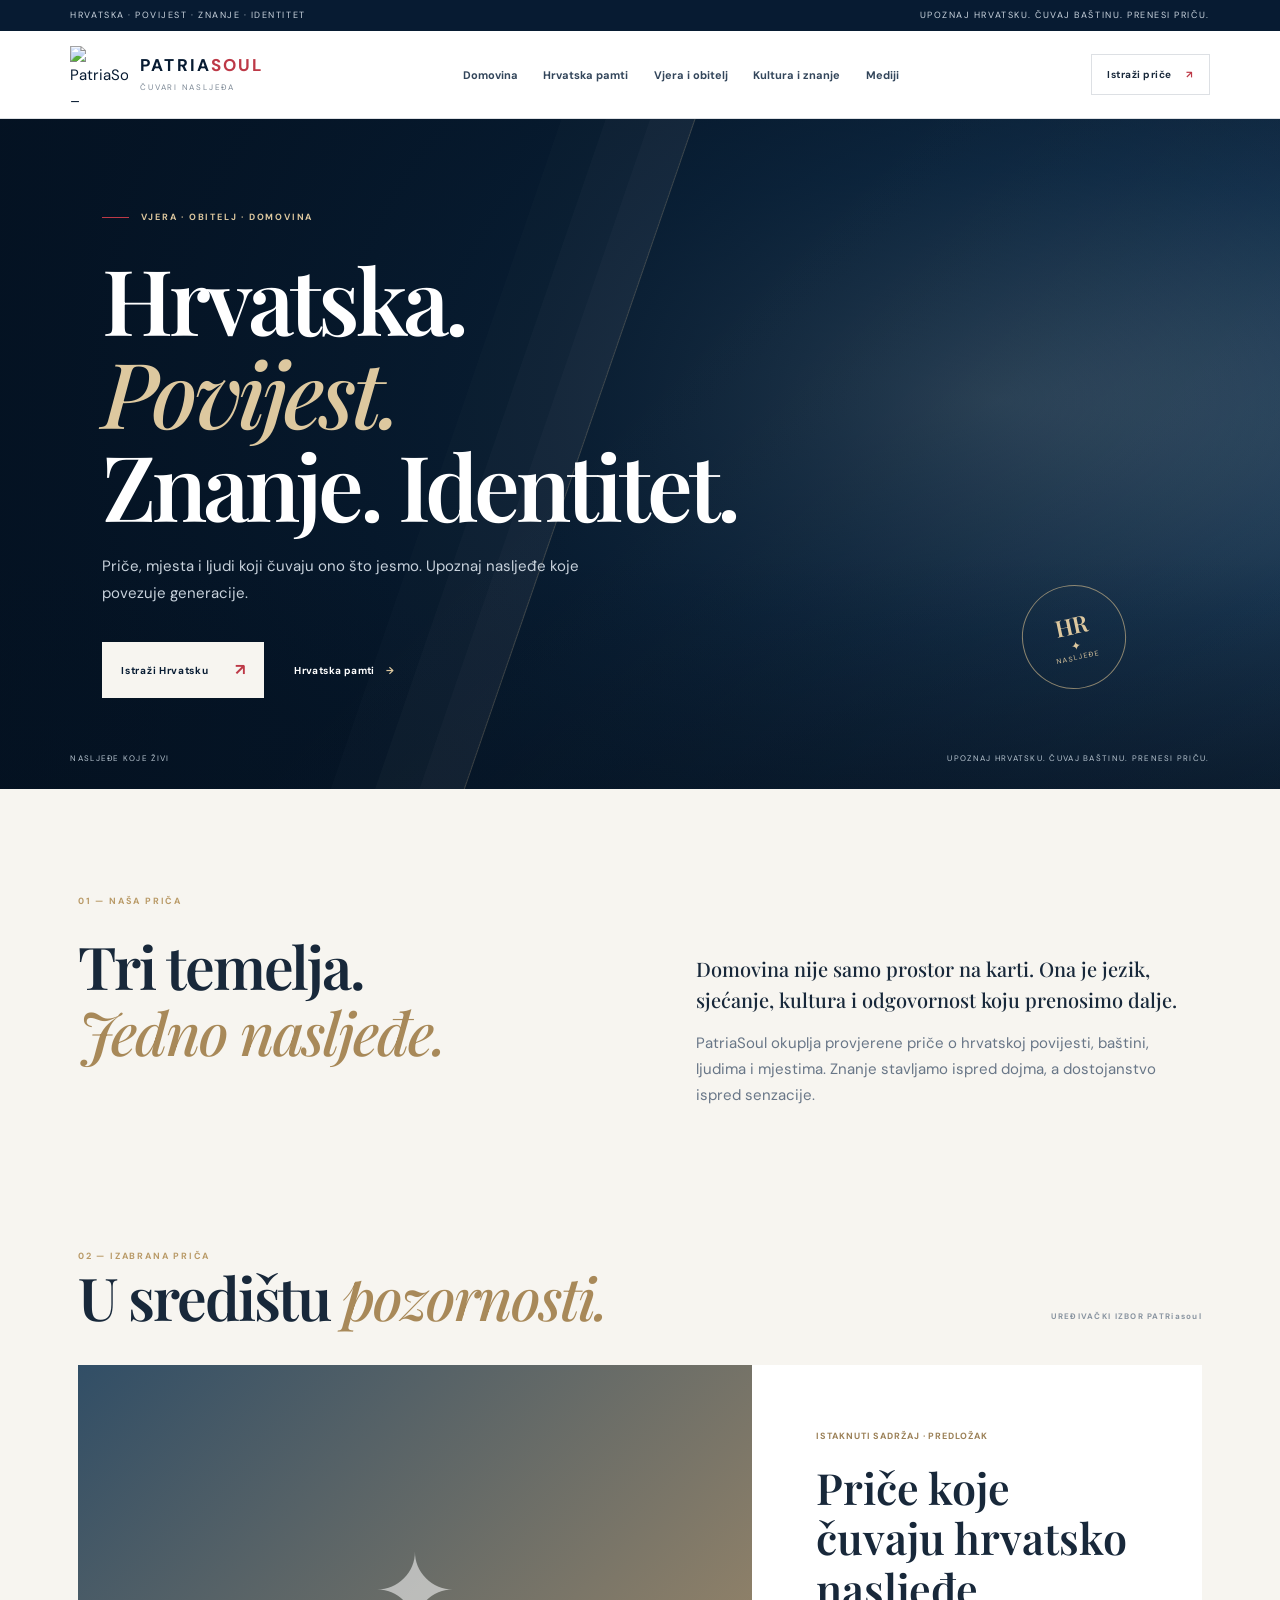
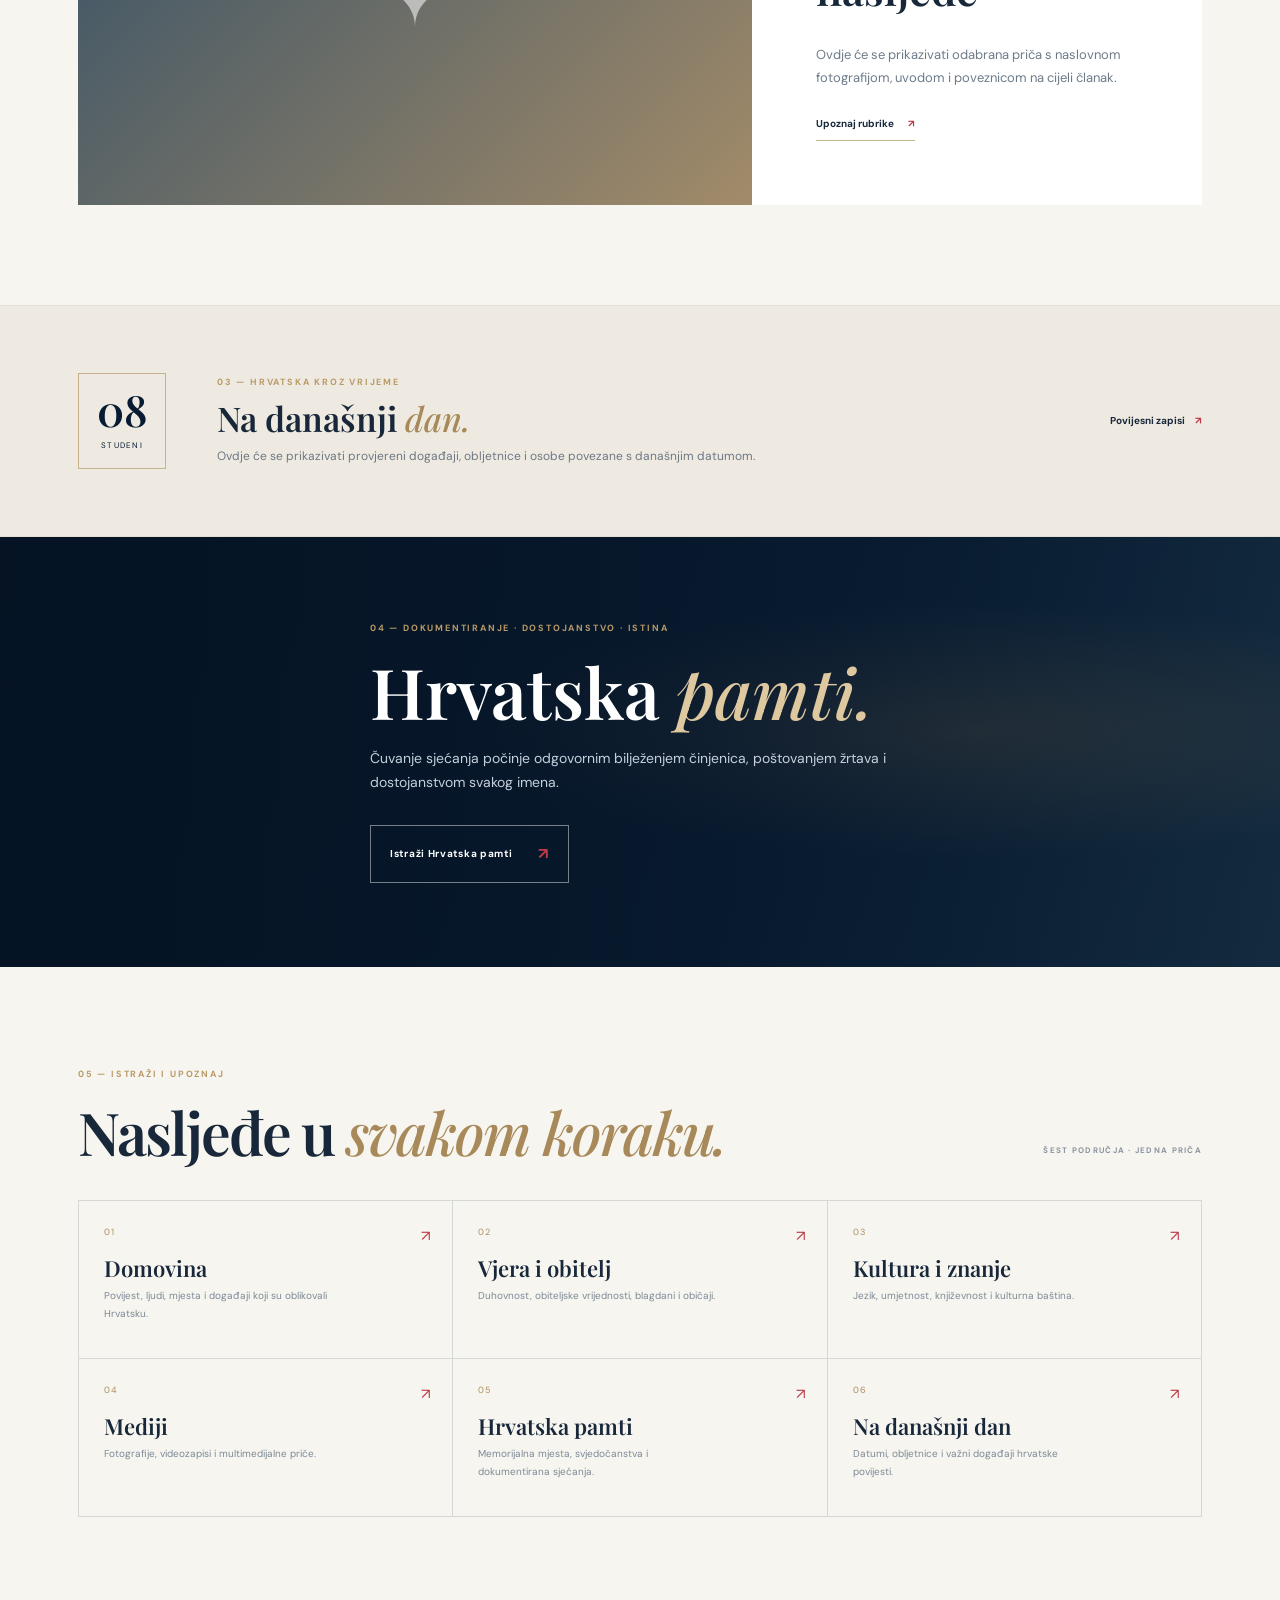
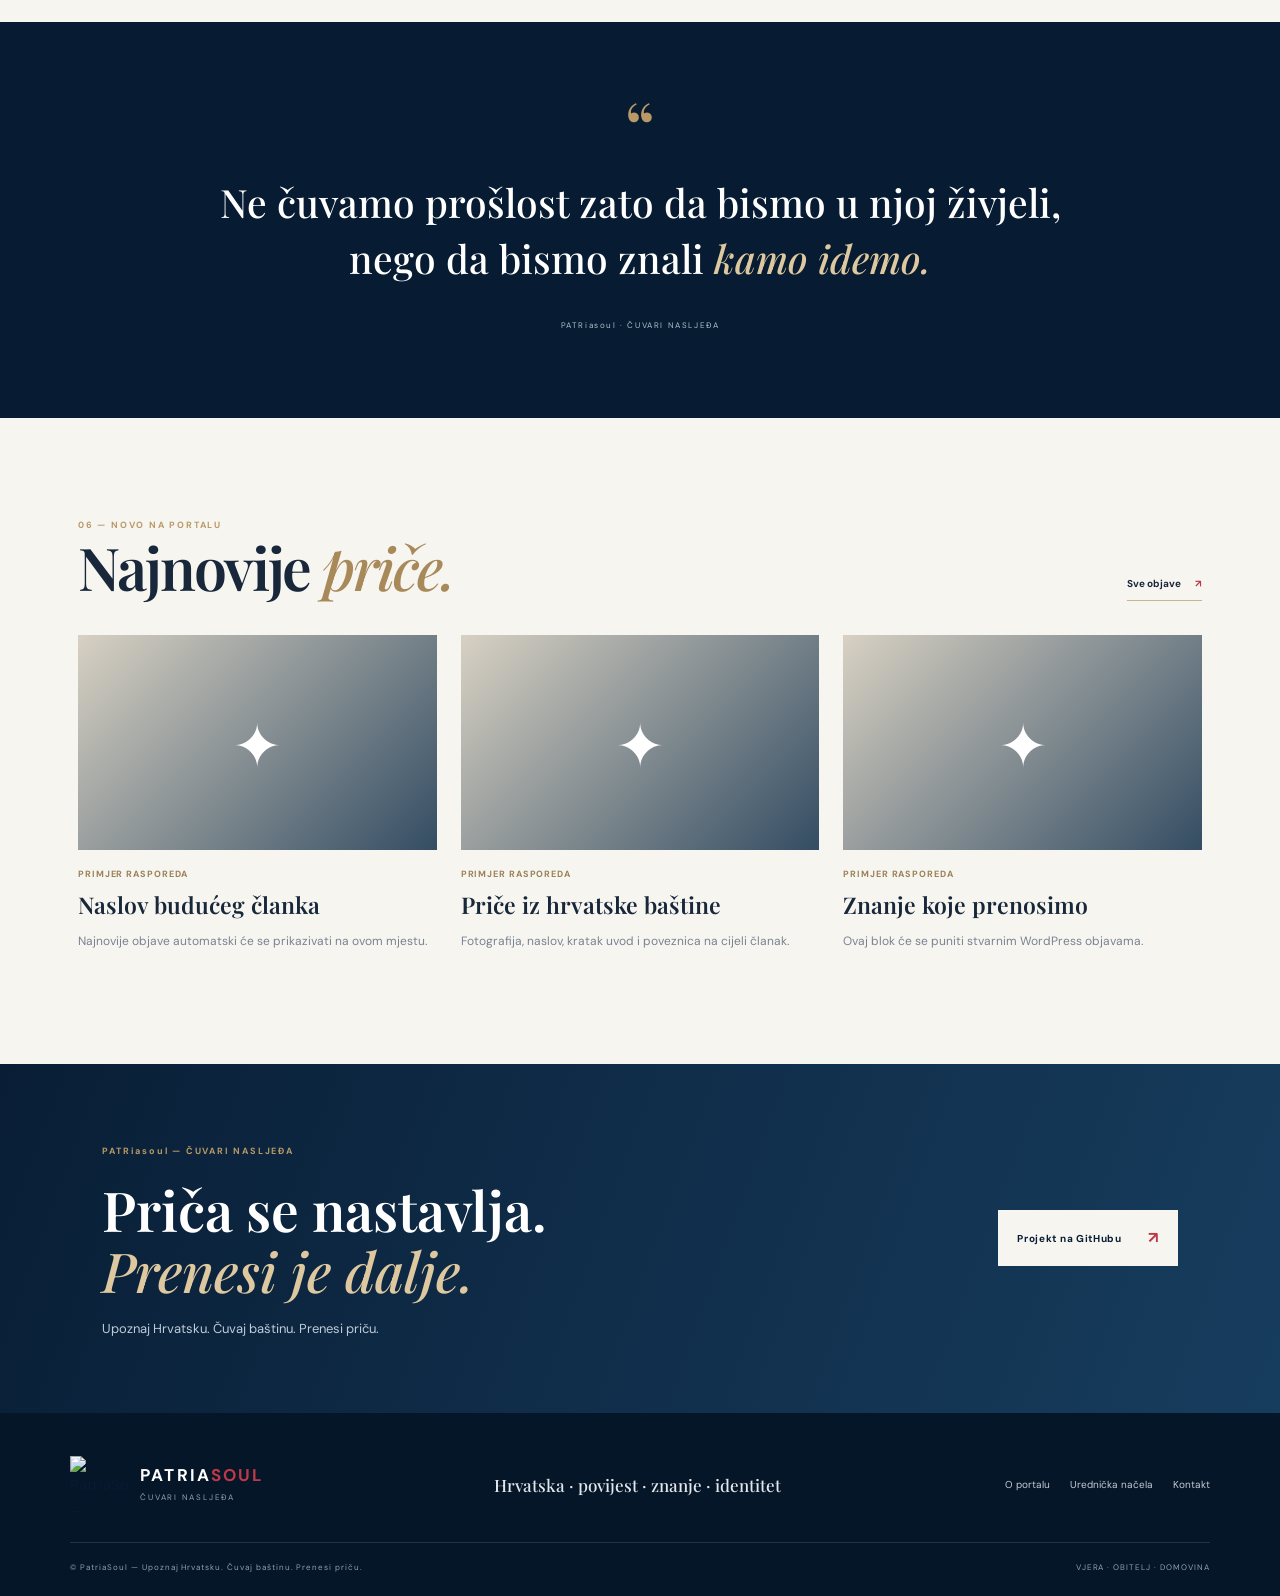
==== commit 556826f0: "Izradi novi statički pregled PatriaSoul naslovnice" ====
--- a/index.html
+++ b/index.html
@@ -3,25 +3,36 @@
 <head>
 <meta charset="utf-8"><meta name="viewport" content="width=device-width,initial-scale=1">
 <meta name="description" content="PatriaSoul — Upoznaj Hrvatsku. Čuvaj baštinu. Prenesi priču.">
+<meta name="theme-color" content="#071b32">
 <title>PatriaSoul — Hrvatska. Povijest. Znanje. Identitet.</title>
 <link rel="preconnect" href="https://fonts.googleapis.com"><link rel="preconnect" href="https://fonts.gstatic.com" crossorigin>
 <link href="https://fonts.googleapis.com/css2?family=DM+Sans:wght@400;500;600;700&family=Playfair+Display:wght@500;600;700;800&display=swap" rel="stylesheet">
 <link rel="stylesheet" href="patriasoul-theme/assets/css/site.css">
 </head>
-<body class="ps-preview">
-<div class="topline"><span>HRVATSKA · POVIJEST · ZNANJE · IDENTITET</span><span>ČUVAJMO PRIČE KOJE NAS OBLIKUJU</span></div>
-<header class="site-header"><a class="brand" href="#"><span class="brand-mark">P<span>✦</span></span><span><b>PATRIA<span>SOUL</span></b><small>ČUVARI NASLJEĐA</small></span></a><button class="menu-toggle" aria-label="Otvori izbornik">☰</button><nav class="main-nav"><a href="#domovina">Domovina</a><a href="#pamti">Hrvatska pamti</a><a href="#vjera">Vjera i obitelj</a><a href="#kultura">Kultura i znanje</a><a href="#mediji">Mediji</a></nav><a class="header-cta" href="#price">Istraži priče <span>↗</span></a></header>
-<main>
+<body class="patriasoul-site">
+<a class="skip-link" href="#main-content">Preskoči na sadržaj</a>
+<div class="topline"><span>HRVATSKA · POVIJEST · ZNANJE · IDENTITET</span><span>UPOZNAJ HRVATSKU. ČUVAJ BAŠTINU. PRENESI PRIČU.</span></div>
+<header class="site-header">
+<a class="brand" href="./" aria-label="PatriaSoul – naslovnica"><img class="brand-default-logo" src="https://raw.githubusercontent.com/cn-dom/cuvari-nasljeda/main/public/assets/images/1000000982.png" alt="PatriaSoul – Čuvari nasljeđa" width="56" height="56"><span class="brand-wordmark"><b>PATRIA<span>SOUL</span></b><small>ČUVARI NASLJEĐA</small></span></a>
+<button class="menu-toggle" type="button" aria-label="Otvori izbornik" aria-expanded="false" aria-controls="primary-navigation"><span></span><span></span><span></span></button>
+<nav class="main-nav" id="primary-navigation" aria-label="Glavni izbornik"><ul><li><a href="#domovina">Domovina</a></li><li><a href="#pamti">Hrvatska pamti</a></li><li><a href="#vjera">Vjera i obitelj</a></li><li><a href="#kultura">Kultura i znanje</a></li><li><a href="#mediji">Mediji</a></li></ul></nav>
+<a class="header-cta" href="#rubrike">Istraži priče <span>↗</span></a>
+</header>
+<main id="main-content">
 <section class="hero">
-<div class="hero-backdrop"></div><div class="hero-grid"></div>
-<div class="hero-content"><div class="eyebrow"><i></i> VJERA · OBITELJ · DOMOVINA</div><h1>Hrvatska.<br><em>Povijest.</em><br>Znanje. Identitet.</h1><p>Priče, mjesta i ljudi koji čuvaju ono što jesmo. Upoznaj nasljeđe koje povezuje generacije.</p><div class="hero-actions"><a class="button button-light" href="#domovina">Istraži Hrvatsku <span>→</span></a><a class="text-link" href="#pamti">Hrvatska pamti <span>↗</span></a></div></div>
-<div class="hero-caption"><span>01 / NASLJEĐE KOJE ŽIVI</span><span>UPOZNAJ HRVATSKU. ČUVAJ BAŠTINU. PRENESI PRIČU.</span></div><div class="hero-seal">HR<br><small>✦</small><br>1991</div>
+<div class="hero-image" aria-hidden="true"></div><div class="hero-shade" aria-hidden="true"></div><div class="hero-ornament" aria-hidden="true"></div>
+<div class="hero-content"><div class="eyebrow"><i></i> VJERA · OBITELJ · DOMOVINA</div><h1>Hrvatska.<br><em>Povijest.</em><br>Znanje. Identitet.</h1><p>Priče, mjesta i ljudi koji čuvaju ono što jesmo. Upoznaj nasljeđe koje povezuje generacije.</p><div class="hero-actions"><a class="button button-light" href="#rubrike">Istraži Hrvatsku <span>↗</span></a><a class="hero-text-link" href="#pamti">Hrvatska pamti <span>→</span></a></div></div>
+<div class="hero-caption"><span>NASLJEĐE KOJE ŽIVI</span><span>UPOZNAJ HRVATSKU. ČUVAJ BAŠTINU. PRENESI PRIČU.</span></div><div class="hero-seal" aria-hidden="true"><span>HR</span><i>✦</i><small>NASLJEĐE</small></div>
 </section>
 <section class="intro section-wrap" id="domovina"><div class="section-kicker">01 — NAŠA PRIČA</div><div class="intro-grid"><h2>Tri temelja.<br><em>Jedno nasljeđe.</em></h2><div><p class="lead">Domovina nije samo prostor na karti. Ona je jezik, sjećanje, kultura i odgovornost koju prenosimo dalje.</p><p>PatriaSoul okuplja provjerene priče o hrvatskoj povijesti, baštini, ljudima i mjestima. Znanje stavljamo ispred dojma, a dostojanstvo ispred senzacije.</p></div></div></section>
-<section class="feature-section" id="pamti"><div class="section-wrap"><div class="section-heading"><div><div class="section-kicker">02 — DOKUMENTIRANJE · DOSTOJANSTVO · ISTINA</div><h2>Hrvatska <em>pamti.</em></h2></div><a class="text-link" href="#price">Istraži zapise ↗</a></div><div class="feature-grid"><article class="feature-card feature-large"><div class="card-art art-memory"><span class="art-label">SJEĆANJE I ISTINA</span><div class="art-symbol">✦</div></div><div class="card-copy"><span>POVIJEST · SJEĆANJE</span><h3>Mjesta koja čuvaju sjećanje</h3><p>Dokumentirani zapisi, spomen-područja i dostojanstveno čuvanje istine.</p><a href="#price">Čitaj više →</a></div></article><article class="feature-card"><div class="card-art art-homeland"><span class="art-label">KRAJOLICI HRVATSKE</span><div class="art-symbol">⌁</div></div><div class="card-copy"><span>DOMOVINA · PROSTOR</span><h3>Zemlja raznolikih krajolika</h3><p>Od ravnica i planina do obale i otoka.</p><a href="#price">Otkrij više →</a></div></article><article class="feature-card"><div class="card-art art-culture"><span class="art-label">KULTURA · BAŠTINA</span><div class="art-symbol">◈</div></div><div class="card-copy"><span>KULTURA · ZNANJE</span><h3>Nasljeđe koje stvaramo</h3><p>Tradicija, umjetnost, običaji i znanje kroz generacije.</p><a href="#price">Istraži →</a></div></article></div></div></section>
-<section class="quote-band" id="vjera"><div class="quote-mark">“</div><blockquote>Ne čuvamo prošlost zato da bismo u njoj živjeli,<br>nego da bismo znali <em>kamo idemo.</em></blockquote><span>PATRiasoul · ČUVARI NASLJEĐA</span></section>
-<section class="topics section-wrap" id="kultura"><div class="section-kicker">03 — ISTRAŽI I UPOZNAJ</div><h2>Nasljeđe u <em>svakom koraku.</em></h2><div class="topic-grid"><a href="#price"><span>01</span><b>Domovina</b><small>Prostor, povijest i identitet</small><i>↗</i></a><a href="#price"><span>02</span><b>Vjera i obitelj</b><small>Vrijednosti i običaji</small><i>↗</i></a><a href="#price"><span>03</span><b>Kultura i znanje</b><small>Umjetnost, baština i učenje</small><i>↗</i></a><a href="#price" id="mediji"><span>04</span><b>Mediji</b><small>Video, zvuk i priče</small><i>↗</i></a></div></section>
-<section class="closing" id="price"><div><span class="section-kicker">PATRiasoul — ČUVARI NASLJEĐA</span><h2>Priča se nastavlja.<br><em>Prenesi je dalje.</em></h2><p>Upoznaj Hrvatsku. Čuvaj baštinu. Prenesi priču.</p></div><a class="button button-light" href="https://github.com/cn-dom/web-studio">Projekt na GitHubu ↗</a></section>
-</main><footer class="site-footer"><a class="brand" href="#"><span class="brand-mark">P<span>✦</span></span><span><b>PATRIA<span>SOUL</span></b><small>ČUVARI NASLJEĐA</small></span></a><p>Hrvatska · povijest · znanje · identitet</p><small>© PatriaSoul — Upoznaj Hrvatsku. Čuvaj baštinu. Prenesi priču.</small></footer>
-<script src="patriasoul-theme/assets/js/site.js"></script>
+<section class="featured-story section-wrap"><div class="section-heading"><div><div class="section-kicker">02 — IZABRANA PRIČA</div><h2>U središtu <em>pozornosti.</em></h2></div><span class="heading-note">UREĐIVAČKI IZBOR PATRiasoul</span></div><article class="featured-story-card"><a class="featured-story-image" href="#rubrike"><span class="image-placeholder-mark">✦</span></a><div class="featured-story-copy"><div class="story-meta">ISTAKNUTI SADRŽAJ · PREDLOŽAK</div><h3>Priče koje čuvaju hrvatsko nasljeđe</h3><p>Ovdje će se prikazivati odabrana priča s naslovnom fotografijom, uvodom i poveznicom na cijeli članak.</p><a class="underlined-link" href="#rubrike">Upoznaj rubrike <span>↗</span></a></div></article></section>
+<section class="today-band"><div class="today-inner section-wrap"><div class="today-date"><span>08</span><small>STUDENI</small></div><div class="today-copy"><div class="section-kicker">03 — HRVATSKA KROZ VRIJEME</div><h2>Na današnji <em>dan.</em></h2><p>Ovdje će se prikazivati provjereni događaji, obljetnice i osobe povezane s današnjim datumom.</p></div><a class="today-link" href="#rubrike">Povijesni zapisi <span>↗</span></a></div></section>
+<section class="memory-section" id="pamti"><div class="memory-image" aria-hidden="true"></div><div class="memory-overlay"></div><div class="memory-content section-wrap"><div class="section-kicker">04 — DOKUMENTIRANJE · DOSTOJANSTVO · ISTINA</div><h2>Hrvatska <em>pamti.</em></h2><p>Čuvanje sjećanja počinje odgovornim bilježenjem činjenica, poštovanjem žrtava i dostojanstvom svakog imena.</p><a class="button button-outline-light" href="#rubrike">Istraži Hrvatska pamti <span>↗</span></a></div></section>
+<section class="topics section-wrap" id="rubrike"><div class="section-kicker">05 — ISTRAŽI I UPOZNAJ</div><div class="section-heading"><h2>Nasljeđe u <em>svakom koraku.</em></h2><span class="heading-note">ŠEST PODRUČJA · JEDNA PRIČA</span></div><div class="topic-grid"><a href="#domovina"><span class="topic-number">01</span><b>Domovina</b><small>Povijest, ljudi, mjesta i događaji koji su oblikovali Hrvatsku.</small><i>↗</i></a><a href="#vjera"><span class="topic-number">02</span><b>Vjera i obitelj</b><small>Duhovnost, obiteljske vrijednosti, blagdani i običaji.</small><i>↗</i></a><a href="#kultura"><span class="topic-number">03</span><b>Kultura i znanje</b><small>Jezik, umjetnost, književnost i kulturna baština.</small><i>↗</i></a><a href="#mediji"><span class="topic-number">04</span><b>Mediji</b><small>Fotografije, videozapisi i multimedijalne priče.</small><i>↗</i></a><a href="#pamti"><span class="topic-number">05</span><b>Hrvatska pamti</b><small>Memorijalna mjesta, svjedočanstva i dokumentirana sjećanja.</small><i>↗</i></a><a href="#rubrike"><span class="topic-number">06</span><b>Na današnji dan</b><small>Datumi, obljetnice i važni događaji hrvatske povijesti.</small><i>↗</i></a></div></section>
+<section class="quote-band" id="vjera"><div class="quote-mark">“</div><blockquote>Ne čuvamo prošlost zato da bismo u njoj živjeli, nego da bismo znali <em>kamo idemo.</em></blockquote><span>PATRiasoul · ČUVARI NASLJEĐA</span></section>
+<section class="latest section-wrap" id="mediji"><div class="section-heading"><div><div class="section-kicker">06 — NOVO NA PORTALU</div><h2>Najnovije <em>priče.</em></h2></div><a class="underlined-link" href="#rubrike">Sve objave <span>↗</span></a></div><div class="latest-grid"><article class="latest-card"><a class="latest-image" href="#rubrike"><span>✦</span></a><div class="story-meta">PRIMJER RASPOREDA</div><h3>Naslov budućeg članka</h3><p>Najnovije objave automatski će se prikazivati na ovom mjestu.</p></article><article class="latest-card"><a class="latest-image" href="#rubrike"><span>✦</span></a><div class="story-meta">PRIMJER RASPOREDA</div><h3>Priče iz hrvatske baštine</h3><p>Fotografija, naslov, kratak uvod i poveznica na cijeli članak.</p></article><article class="latest-card"><a class="latest-image" href="#rubrike"><span>✦</span></a><div class="story-meta">PRIMJER RASPOREDA</div><h3>Znanje koje prenosimo</h3><p>Ovaj blok će se puniti stvarnim WordPress objavama.</p></article></div></section>
+<section class="closing"><div><span class="section-kicker">PATRiasoul — ČUVARI NASLJEĐA</span><h2>Priča se nastavlja.<br><em>Prenesi je dalje.</em></h2><p>Upoznaj Hrvatsku. Čuvaj baštinu. Prenesi priču.</p></div><a class="button button-light" href="https://github.com/cn-dom/web-studio">Projekt na GitHubu <span>↗</span></a></section>
+</main>
+<footer class="site-footer"><div class="footer-main"><a class="brand brand-footer" href="./"><img class="brand-default-logo" src="https://raw.githubusercontent.com/cn-dom/cuvari-nasljeda/main/public/assets/images/1000000982.png" alt="PatriaSoul – Čuvari nasljeđa" width="56" height="56"><span class="brand-wordmark"><b>PATRIA<span>SOUL</span></b><small>ČUVARI NASLJEĐA</small></span></a><p class="footer-motto">Hrvatska · povijest · znanje · identitet</p><nav class="footer-nav"><a href="#rubrike">O portalu</a><a href="#rubrike">Urednička načela</a><a href="#rubrike">Kontakt</a></nav></div><div class="footer-bottom"><small>© PatriaSoul — Upoznaj Hrvatsku. Čuvaj baštinu. Prenesi priču.</small><span>VJERA · OBITELJ · DOMOVINA</span></div></footer>
+<script src="https://cdn.jsdelivr.net/npm/gsap@3.14.2/dist/gsap.min.js"></script><script src="https://cdn.jsdelivr.net/npm/gsap@3.14.2/dist/ScrollTrigger.min.js"></script><script src="patriasoul-theme/assets/js/site.js"></script>
 </body></html>
--- a/patriasoul-theme/assets/css/site.css
+++ b/patriasoul-theme/assets/css/site.css
@@ -1,4 +1,166 @@
-:root{--navy:#071b32;--navy2:#0c2948;--blue:#153d62;--red:#c83b45;--cream:#f4f0e8;--paper:#fbfaf7;--ink:#152438;--muted:#718092;--line:rgba(16,39,63,.13);--serif:'Playfair Display',Georgia,serif;--sans:'DM Sans',Arial,sans-serif}*{box-sizing:border-box}html{scroll-behavior:smooth}body{margin:0;background:var(--paper);color:var(--ink);font-family:var(--sans);font-size:15px;line-height:1.7}a{color:inherit;text-decoration:none}.topline{height:31px;padding:0 5.5%;display:flex;justify-content:space-between;align-items:center;background:var(--navy);color:#d5dfeb;font-size:9px;letter-spacing:.17em}.site-header{height:88px;padding:0 5.5%;display:flex;align-items:center;justify-content:space-between;background:#fff;position:relative;z-index:20;border-bottom:1px solid var(--line)}.brand{display:flex;align-items:center;gap:11px;min-width:190px}.brand-mark{width:43px;height:43px;display:grid;place-items:center;border:1px solid #c9a86d;color:var(--navy);font:700 23px var(--serif);position:relative}.brand-mark span{font:10px var(--sans);color:var(--red);position:absolute;right:4px;top:2px}.brand b{display:block;font-size:17px;letter-spacing:.12em;line-height:1.2}.brand b span{color:var(--red)}.brand small{display:block;font-size:8px;letter-spacing:.22em;color:#7b8794;margin-top:4px}.main-nav{display:flex;gap:clamp(16px,2.4vw,36px);align-items:center}.main-nav a{font-size:12px;font-weight:600;color:#33465b;transition:color .2s}.main-nav a:hover{color:var(--red)}.main-nav ul{display:contents;list-style:none;margin:0;padding:0}.main-nav li{list-style:none}.header-cta{border:1px solid var(--line);padding:11px 16px;font-size:11px;font-weight:700;letter-spacing:.04em}.header-cta span{color:var(--red);margin-left:12px}.menu-toggle{display:none;border:0;background:none;font-size:24px}.hero{min-height:650px;background:linear-gradient(100deg,rgba(5,22,41,.98) 0%,rgba(7,27,50,.88) 48%,rgba(7,27,50,.35) 100%),radial-gradient(ellipse at 75% 50%,#55728a,#0b2947 65%);color:#fff;position:relative;overflow:hidden;display:flex;align-items:center;padding:70px 10%}.hero:after{content:"";position:absolute;right:-7%;top:-28%;width:62%;height:150%;border:1px solid rgba(255,255,255,.12);transform:rotate(19deg);box-shadow:0 0 0 45px rgba(255,255,255,.018),0 0 0 90px rgba(255,255,255,.018)}.hero-backdrop{position:absolute;inset:0;background:linear-gradient(135deg,transparent 40%,rgba(255,255,255,.04)),repeating-linear-gradient(135deg,transparent 0 80px,rgba(255,255,255,.025) 81px 82px)}.hero-grid{position:absolute;inset:0;background-image:linear-gradient(rgba(255,255,255,.035) 1px,transparent 1px),linear-gradient(90deg,rgba(255,255,255,.035) 1px,transparent 1px);background-size:80px 80px;mask-image:linear-gradient(90deg,#000,transparent 85%)}.hero-content{position:relative;z-index:2;max-width:700px}.eyebrow,.section-kicker{font-size:10px;letter-spacing:.2em;font-weight:700;color:#bca06d}.eyebrow{display:flex;align-items:center;gap:12px;color:#e0c58f}.eyebrow i{width:26px;height:1px;background:var(--red)}h1,h2,h3,p{margin-top:0}.hero h1{font:600 clamp(52px,7vw,92px)/1.03 var(--serif);letter-spacing:-.035em;margin:27px 0}.hero h1 em,h2 em{font-weight:500;color:#d8bd8a}.hero-content>p{max-width:480px;color:#c5d0dc;font-size:16px}.hero-actions{display:flex;align-items:center;gap:28px;margin-top:34px}.button{display:inline-flex;gap:28px;align-items:center;padding:15px 20px;font-size:11px;font-weight:700;letter-spacing:.06em}.button-light{background:#f4f0e8;color:var(--navy)}.button span{color:var(--red);font-size:17px}.text-link{font-size:11px;font-weight:700;letter-spacing:.04em}.text-link span{color:#d8bd8a;margin-left:9px}.hero-caption{position:absolute;bottom:26px;left:5.5%;right:5.5%;display:flex;justify-content:space-between;color:#b7c2ce;font-size:8px;letter-spacing:.16em}.hero-seal{position:absolute;right:12%;bottom:18%;z-index:2;width:98px;height:98px;border:1px solid rgba(220,193,143,.55);border-radius:50%;display:grid;place-content:center;text-align:center;font:600 18px var(--serif);color:#e0c58f;line-height:1.25;transform:rotate(-12deg)}.hero-seal small{font-size:12px}.section-wrap{max-width:1180px;margin:auto;padding-left:28px;padding-right:28px}.intro{padding-top:112px;padding-bottom:112px}.intro-grid{display:grid;grid-template-columns:1fr 1fr;gap:10%;margin-top:25px}.intro h2,.section-heading h2,.topics h2{font:600 clamp(38px,5vw,60px)/1.12 var(--serif);letter-spacing:-.025em;margin:0}.intro h2 em,.section-heading h2 em,.topics h2 em{color:#a88754}.intro-grid>div{max-width:510px;color:#677586}.intro-grid .lead{font:500 20px/1.55 var(--serif);color:var(--ink)}.feature-section{background:#f0eee8;padding:95px 0 105px}.section-heading{display:flex;justify-content:space-between;align-items:end;margin-bottom:36px}.section-heading .text-link{padding-bottom:10px}.feature-grid{display:grid;grid-template-columns:1.25fr 1fr 1fr;gap:18px}.feature-card{background:#fff;min-width:0}.card-art{height:220px;display:block;position:relative;overflow:hidden;color:white;background:var(--navy2)}.feature-large .card-art{height:270px}.card-art:before{content:"";position:absolute;inset:0;background:linear-gradient(135deg,rgba(7,27,50,.08),rgba(7,27,50,.85)),repeating-linear-gradient(45deg,transparent 0 38px,rgba(255,255,255,.06) 39px 40px)}.art-memory{background:radial-gradient(ellipse at 50% 40%,#9b8061,#263d50 70%)}.art-homeland{background:linear-gradient(140deg,#5e7b7c,#1b3c50 60%,#132a43)}.art-culture{background:linear-gradient(135deg,#b9a17c,#4c5260 55%,#192d43)}.art-label{position:absolute;top:20px;left:22px;font-size:8px;letter-spacing:.17em}.art-symbol{position:absolute;inset:0;display:grid;place-items:center;font:100px var(--serif);color:rgba(255,255,255,.24)}.card-art img{width:100%;height:100%;object-fit:cover;position:absolute;inset:0}.card-copy{padding:24px}.card-copy>span,.latest-meta{font-size:9px;letter-spacing:.14em;color:#9b8057;font-weight:700}.card-copy h3{font:600 23px/1.2 var(--serif);margin:12px 0}.card-copy p{font-size:12px;color:#738091;margin-bottom:16px}.card-copy>a{font-size:10px;font-weight:700}.quote-band{padding:85px 24px;text-align:center;background:var(--navy);color:white}.quote-mark{font:80px/.7 var(--serif);color:#c6a66f}.quote-band blockquote{font:500 clamp(25px,3.5vw,40px)/1.4 var(--serif);max-width:850px;margin:20px auto 25px}.quote-band blockquote em{color:#d8bd8a}.quote-band>span{font-size:9px;letter-spacing:.2em;color:#aebdca}.topics{padding-top:100px;padding-bottom:110px}.topics h2{margin:18px 0 38px}.topic-grid{display:grid;grid-template-columns:repeat(4,1fr);border-top:1px solid var(--line);border-bottom:1px solid var(--line)}.topic-grid>a{padding:24px 18px;position:relative;border-right:1px solid var(--line);min-height:140px;display:flex;flex-direction:column}.topic-grid>a:first-child{padding-left:0}.topic-grid>a:last-child{border:0}.topic-grid span{font-size:9px;color:#ad8d5d}.topic-grid b{font:600 20px var(--serif);margin:13px 0 3px}.topic-grid small{font-size:10px;color:#7c8996}.topic-grid i{position:absolute;right:17px;top:22px;color:var(--red);font-style:normal}.closing{background:linear-gradient(110deg,#0a2039,#173b5b);color:white;padding:75px 10%;display:flex;justify-content:space-between;align-items:center;gap:30px}.closing h2{font:600 clamp(36px,5vw,56px)/1.12 var(--serif);margin:16px 0}.closing h2 em{color:#d8bd8a}.closing p{color:#bfccd8;margin:0}.latest{padding-top:100px;padding-bottom:110px}.latest-grid{display:grid;grid-template-columns:repeat(3,1fr);gap:22px}.latest-card{min-width:0}.latest-image{height:210px;background:linear-gradient(135deg,#d9d3c6,#344d63);display:grid;place-items:center;overflow:hidden}.latest-image img{width:100%;height:100%;object-fit:cover}.latest-image span{font:60px var(--serif);color:#fff}.latest-meta{margin:18px 0 8px}.latest-meta a{color:#9b8057}.latest-card h3{font:600 23px/1.25 var(--serif);margin-bottom:8px}.latest-card p{font-size:12px;color:#778391}.site-footer{background:#061629;color:#c8d2dd;padding:42px 5.5%;display:flex;align-items:center;justify-content:space-between;gap:20px;flex-wrap:wrap}.site-footer .brand b{color:white}.site-footer p{font-size:11px;margin:0}.site-footer>small{font-size:9px;color:#8797a8}.archive{padding-top:80px;padding-bottom:100px}.archive h1{font:600 54px var(--serif)}.article-wrap{max-width:900px;margin:0 auto;padding:80px 28px 110px}.article h1{font:600 clamp(40px,6vw,68px)/1.12 var(--serif);margin:18px 0}.article-meta{color:#788695;font-size:11px;margin-bottom:28px}.article-featured img{width:100%;height:auto;max-height:560px;object-fit:cover}.article-content{font-size:17px;line-height:1.85;max-width:760px;margin:35px auto}.article-content h2,.article-content h3{font-family:var(--serif);line-height:1.2}.article-source-note{border-left:2px solid #b89965;padding:15px 20px;background:#f1eee7;font-size:12px;color:#596a7b;margin-top:40px}.menu-toggle{cursor:pointer}
-@media(max-width:900px){.main-nav{gap:14px}.main-nav a{font-size:10px}.header-cta{display:none}.hero{min-height:590px;padding:60px 7%}.hero-seal{right:7%}.feature-grid{grid-template-columns:1fr 1fr}.feature-large{grid-column:span 2}.topic-grid{grid-template-columns:1fr 1fr}.topic-grid>a:nth-child(2){border-right:0}.topic-grid>a:nth-child(-n+2){border-bottom:1px solid var(--line)}}
-@media(max-width:640px){.topline{justify-content:center}.topline span:last-child{display:none}.site-header{height:72px;padding:0 20px}.brand{min-width:0}.menu-toggle{display:block}.main-nav{display:none;position:absolute;top:71px;left:0;right:0;padding:20px;background:white;box-shadow:0 15px 25px #06162920;flex-direction:column;align-items:flex-start}.main-nav.is-open{display:flex}.main-nav ul{display:flex;flex-direction:column;gap:18px}.hero{min-height:630px;padding:60px 25px 90px}.hero h1{font-size:54px}.hero-content>p{font-size:14px}.hero-seal{width:68px;height:68px;right:24px;bottom:100px;font-size:13px}.hero-caption{left:22px;right:22px;bottom:18px}.hero-caption span:last-child{display:none}.intro{padding-top:70px;padding-bottom:75px}.intro-grid{grid-template-columns:1fr;gap:25px}.feature-section{padding:70px 0}.feature-grid{grid-template-columns:1fr}.feature-large{grid-column:auto}.feature-large .card-art,.card-art{height:220px}.section-heading{align-items:flex-start;gap:20px;flex-direction:column}.quote-band{padding:65px 22px}.topics{padding-top:75px;padding-bottom:80px}.topic-grid{grid-template-columns:1fr 1fr}.topic-grid>a{padding:20px 12px;min-height:130px}.topic-grid>a:first-child{padding-left:12px}.topic-grid b{font-size:17px}.closing{padding:60px 25px;align-items:flex-start;flex-direction:column}.latest{padding-top:75px;padding-bottom:80px}.latest-grid{grid-template-columns:1fr}.latest-image{height:230px}.site-footer{padding:35px 22px;align-items:flex-start;flex-direction:column}.article-wrap{padding:60px 22px 80px}.archive{padding-top:55px}.archive h1{font-size:42px}}
-@media(prefers-reduced-motion:reduce){html{scroll-behavior:auto}*,*:before,*:after{animation-duration:.01ms!important;transition-duration:.01ms!important}}
+:root{--navy:#071b32;--navy-2:#0d2948;--navy-3:#173d5e;--red:#bd3947;--gold:#b99a67;--gold-light:#ddc89f;--paper:#f7f5f0;--white:#fff;--ink:#18283a;--muted:#6e7b89;--line:rgba(16,39,63,.14);--serif:"Playfair Display",Georgia,serif;--sans:"DM Sans",Arial,sans-serif;--content:1180px}
+*{box-sizing:border-box}
+html{scroll-behavior:smooth;scroll-padding-top:95px}
+body{margin:0;background:var(--paper);color:var(--ink);font-family:var(--sans);font-size:15px;line-height:1.75;-webkit-font-smoothing:antialiased}
+a{color:inherit;text-decoration:none}
+a:hover{color:var(--red)}
+img{max-width:100%;height:auto}
+button,input{font:inherit}
+.skip-link{position:fixed;top:-80px;left:16px;z-index:1000;padding:10px 16px;background:#fff;color:var(--navy)}
+.skip-link:focus{top:12px}
+.topline{min-height:31px;padding:0 5.5%;display:flex;justify-content:space-between;align-items:center;background:var(--navy);color:#cbd5df;font-size:9px;letter-spacing:.17em}
+.site-header{height:88px;padding:0 5.5%;display:flex;align-items:center;justify-content:space-between;gap:28px;background:#fff;position:relative;z-index:30;border-bottom:1px solid var(--line)}
+.brand{display:flex;align-items:center;gap:12px;min-width:200px;color:var(--navy)}
+.brand-default-logo{display:block;width:58px;height:58px;object-fit:contain}
+.brand-image img{width:auto;max-width:190px;max-height:62px;object-fit:contain}
+.brand:hover{color:var(--navy)}
+.brand-mark{width:45px;height:45px;display:grid;place-items:center;border:1px solid var(--gold);position:relative;transform:rotate(45deg);color:var(--navy)}
+.brand-mark-inner{font:700 23px var(--serif);transform:rotate(-45deg)}
+.brand-mark i{position:absolute;right:-5px;top:-7px;color:var(--red);font-size:12px;font-style:normal;transform:rotate(-45deg)}
+.brand-wordmark b{display:block;font-size:17px;letter-spacing:.12em;line-height:1.2}
+.brand-wordmark b span{color:var(--red)}
+.brand-wordmark small{display:block;font-size:8px;letter-spacing:.22em;color:#7b8794;margin-top:5px}
+.brand-image .custom-logo-link{display:block;line-height:0}
+.brand-image img{width:auto;max-width:190px;max-height:62px;object-fit:contain}
+.main-nav{display:flex;align-items:center}
+.main-nav ul{display:flex;align-items:center;gap:clamp(15px,2vw,30px);list-style:none;margin:0;padding:0}
+.main-nav li{list-style:none;margin:0;padding:0}
+.main-nav a{font-size:11px;font-weight:700;color:#33465b;white-space:nowrap;transition:color .2s}
+.main-nav a:hover,.main-nav .current-menu-item>a{color:var(--red)}
+.header-cta{border:1px solid var(--line);padding:11px 15px;font-size:10px;font-weight:700;letter-spacing:.05em;white-space:nowrap}
+.header-cta span{color:var(--red);margin-left:12px}
+.menu-toggle{display:none;border:0;background:transparent;padding:10px;cursor:pointer}
+.menu-toggle span{display:block;width:23px;height:2px;background:var(--navy);margin:5px}
+.hero{min-height:670px;position:relative;display:flex;align-items:center;overflow:hidden;background:var(--navy);color:#fff;padding:75px max(8%,calc((100% - 1180px)/2))}
+.hero-image{position:absolute;inset:0;background-image:linear-gradient(90deg,rgba(4,18,34,.97) 0%,rgba(5,23,42,.88) 43%,rgba(5,23,42,.35) 100%),var(--hero-photo,radial-gradient(ellipse at 78% 42%,#526f85 0%,#183b5b 42%,#071b32 76%));background-size:cover;background-position:center}
+.hero-shade{position:absolute;inset:0;background:linear-gradient(0deg,rgba(4,17,31,.38),transparent 35%),linear-gradient(135deg,transparent 45%,rgba(255,255,255,.04))}
+.hero-ornament{position:absolute;right:-9%;top:-30%;width:62%;height:160%;border:1px solid rgba(224,200,159,.24);transform:rotate(19deg);box-shadow:0 0 0 42px rgba(255,255,255,.018),0 0 0 84px rgba(255,255,255,.018),0 0 0 126px rgba(255,255,255,.012);pointer-events:none}
+.hero-content{position:relative;z-index:2;max-width:720px}
+.eyebrow,.section-kicker{font-size:9px;letter-spacing:.2em;font-weight:700;color:var(--gold)}
+.eyebrow{display:flex;align-items:center;gap:12px;color:var(--gold-light)}
+.eyebrow i{width:27px;height:1px;background:var(--red)}
+.hero h1{font:600 clamp(54px,7.1vw,94px)/1.02 var(--serif);letter-spacing:-.045em;margin:28px 0 22px}
+.hero h1 em,h2 em{font-weight:500;color:var(--gold-light)}
+.hero-content>p{max-width:490px;color:#c8d2dc;font-size:15px;line-height:1.8}
+.hero-actions{display:flex;align-items:center;gap:30px;margin-top:35px}
+.button{display:inline-flex;gap:26px;align-items:center;padding:14px 19px;font-size:10px;font-weight:700;letter-spacing:.07em;transition:transform .25s,background .25s}
+.button:hover{transform:translateY(-2px)}
+.button-light{background:var(--paper);color:var(--navy)}
+.button-light:hover{background:#fff;color:var(--navy)}
+.button span{font-size:16px;color:var(--red)}
+.hero-text-link{font-size:10px;font-weight:700;letter-spacing:.04em;color:#fff}
+.hero-text-link span{color:var(--gold-light);margin-left:9px}
+.hero-caption{position:absolute;z-index:2;bottom:24px;left:5.5%;right:5.5%;display:flex;justify-content:space-between;color:#b8c5d0;font-size:8px;letter-spacing:.16em}
+.hero-seal{position:absolute;z-index:2;right:12%;bottom:15%;width:104px;height:104px;border:1px solid rgba(220,193,143,.6);border-radius:50%;display:flex;flex-direction:column;align-items:center;justify-content:center;color:var(--gold-light);transform:rotate(-12deg)}
+.hero-seal span{font:600 23px var(--serif)}
+.hero-seal i{font-style:normal;font-size:12px;line-height:1}
+.hero-seal small{font-size:7px;letter-spacing:.16em}
+.section-wrap{max-width:var(--content);margin:0 auto;padding-left:28px;padding-right:28px}
+.intro{padding-top:105px;padding-bottom:105px}
+.intro-grid{display:grid;grid-template-columns:1fr 1fr;gap:10%;margin-top:23px}
+.intro h2,.section-heading h2,.topics h2{font:600 clamp(38px,4.8vw,59px)/1.13 var(--serif);letter-spacing:-.035em;margin:0}
+.intro h2 em,.section-heading h2 em,.topics h2 em{color:#a88959}
+.intro-grid>div{max-width:520px;color:#687687}
+.intro-grid .lead{font:500 20px/1.55 var(--serif);color:var(--ink);margin-bottom:14px}
+.featured-story{padding-top:20px;padding-bottom:100px}
+.section-heading{display:flex;justify-content:space-between;align-items:end;gap:24px;margin-bottom:34px}
+.heading-note{font-size:8px;letter-spacing:.16em;color:#8994a0;font-weight:700;padding-bottom:8px}
+.featured-story-card{display:grid;grid-template-columns:1.2fr .8fr;background:#fff;min-height:390px}
+.featured-story-image{position:relative;display:block;overflow:hidden;min-height:390px;background:linear-gradient(135deg,#314e66,#a28b69)}
+.featured-story-image img{position:absolute;inset:0;width:100%;height:100%;object-fit:cover;transition:transform .7s}
+.featured-story-image:hover img{transform:scale(1.035)}
+.image-placeholder-mark{position:absolute;inset:0;display:grid;place-items:center;color:rgba(255,255,255,.55);font:100px var(--serif)}
+.featured-story-copy{padding:clamp(30px,5vw,66px);display:flex;flex-direction:column;align-items:flex-start;justify-content:center}
+.story-meta{font-size:9px;letter-spacing:.1em;color:#9b8057;font-weight:700}
+.story-meta a{color:#9b8057}
+.featured-story-copy h3{font:600 clamp(30px,3.5vw,43px)/1.18 var(--serif);margin:17px 0}
+.featured-story-copy p{font-size:13px;color:#6d7b89}
+.underlined-link{display:inline-flex;gap:14px;align-items:center;border-bottom:1px solid #c9b58f;padding-bottom:7px;font-size:10px;font-weight:700;margin-top:13px}
+.underlined-link span{color:var(--red)}
+.today-band{background:#eeeae1;border-top:1px solid #e4dfd4;border-bottom:1px solid #e4dfd4}
+.today-inner{min-height:230px;display:grid;grid-template-columns:105px 1fr auto;align-items:center;gap:34px;padding-top:38px;padding-bottom:38px}
+.today-date{width:88px;height:96px;border:1px solid #c6b38e;display:flex;flex-direction:column;align-items:center;justify-content:center;color:var(--navy)}
+.today-date span{font:600 43px/.95 var(--serif)}
+.today-date small{font-size:8px;letter-spacing:.16em;margin-top:8px}
+.today-copy h2{font:600 34px/1.15 var(--serif);margin:8px 0}
+.today-copy h2 em{color:#a88959}
+.today-copy h3{font:600 18px var(--serif);margin:8px 0 2px}
+.today-copy p{font-size:12px;color:#6d7884;margin:0;max-width:670px}
+.today-link{font-size:10px;font-weight:700;white-space:nowrap}
+.today-link span{color:var(--red);margin-left:8px}
+.memory-section{min-height:430px;position:relative;overflow:hidden;display:flex;align-items:center;background:linear-gradient(110deg,#071b32,#183d5d);color:#fff}
+.memory-image{position:absolute;inset:0;background:radial-gradient(ellipse at 76% 45%,rgba(185,154,103,.35),transparent 38%),linear-gradient(110deg,#071b32 0%,#0d2948 60%,#24465e 100%)}
+.memory-overlay{position:absolute;inset:0;background:linear-gradient(90deg,rgba(5,19,35,.95),rgba(5,19,35,.52))}
+.memory-content{position:relative;z-index:1;padding-top:78px;padding-bottom:78px}
+.memory-content h2{font:600 clamp(48px,6vw,70px)/1.1 var(--serif);margin:16px 0}
+.memory-content h2 em{color:var(--gold-light)}
+.memory-content p{max-width:540px;color:#c5d0dc;font-size:14px}
+.button-outline-light{border:1px solid rgba(255,255,255,.45);color:#fff;margin-top:16px}
+.button-outline-light:hover{background:#fff;color:var(--navy)}
+.topics{padding-top:100px;padding-bottom:105px}
+.topics .section-heading{margin:16px 0 35px}
+.topic-grid{display:grid;grid-template-columns:repeat(3,1fr);border-top:1px solid var(--line);border-left:1px solid var(--line)}
+.topic-grid>a{padding:24px 25px 25px;position:relative;border-right:1px solid var(--line);border-bottom:1px solid var(--line);min-height:158px;display:flex;flex-direction:column;transition:background .25s}
+.topic-grid>a:hover{background:#eeebe4}
+.topic-number{font-size:9px;color:#ad8d5d;letter-spacing:.1em}
+.topic-grid b{font:600 22px var(--serif);margin:12px 0 4px}
+.topic-grid small{font-size:10px;color:#7c8996;max-width:240px}
+.topic-grid i{position:absolute;right:22px;top:22px;color:var(--red);font-style:normal}
+.quote-band{padding:78px 24px 82px;text-align:center;background:var(--navy);color:#fff}
+.quote-mark{font:76px/.7 var(--serif);color:var(--gold)}
+.quote-band blockquote{font:500 clamp(24px,3.3vw,39px)/1.42 var(--serif);max-width:870px;margin:22px auto 24px}
+.quote-band blockquote em{color:var(--gold-light)}
+.quote-band>span{font-size:8px;letter-spacing:.2em;color:#b3c0cc}
+.latest{padding-top:100px;padding-bottom:105px}
+.latest-grid{display:grid;grid-template-columns:repeat(3,1fr);gap:24px}
+.latest-card{min-width:0}
+.latest-image{height:215px;background:linear-gradient(135deg,#d8d1c3,#344d63);display:grid;place-items:center;overflow:hidden;position:relative}
+.latest-image img{width:100%;height:100%;object-fit:cover;transition:transform .7s}
+.latest-image:hover img{transform:scale(1.035)}
+.latest-image span{font:60px var(--serif);color:#fff}
+.latest-card .story-meta{margin:17px 0 8px}
+.latest-card h3{font:600 23px/1.25 var(--serif);margin:0 0 9px}
+.latest-card p{font-size:12px;color:#778391;margin-bottom:7px}
+.empty-state{grid-column:1/-1;color:var(--muted)}
+.closing{background:linear-gradient(110deg,#091e36,#173d5e);color:#fff;padding:72px max(8%,calc((100% - 1180px)/2));display:flex;justify-content:space-between;align-items:center;gap:30px}
+.closing h2{font:600 clamp(36px,4.8vw,55px)/1.12 var(--serif);margin:16px 0}
+.closing h2 em{color:var(--gold-light)}
+.closing p{color:#bfccd8;margin:0;font-size:13px}
+.site-footer{background:#061629;color:#c8d2dd;padding:43px 5.5% 22px}
+.footer-main{display:flex;align-items:center;justify-content:space-between;gap:24px;flex-wrap:wrap;padding-bottom:28px}
+.brand-footer .brand-wordmark b{color:#fff}
+.brand-footer .brand-wordmark small{color:#93a0ad}
+.brand-footer .brand-mark{color:#fff}
+.footer-motto{font:500 17px var(--serif);margin:0;color:#e3e7eb}
+.footer-nav{display:flex;gap:20px}
+.footer-nav a{font-size:10px;color:#c2ccd6}
+.footer-bottom{border-top:1px solid rgba(255,255,255,.12);padding-top:17px;display:flex;justify-content:space-between;gap:20px;color:#91a0af}
+.footer-bottom small,.footer-bottom span{font-size:8px;letter-spacing:.12em}
+.archive{padding-top:78px;padding-bottom:100px}
+.archive>h1{font:600 clamp(42px,5vw,60px)/1.15 var(--serif);margin:18px 0 38px}
+.article-wrap{max-width:930px;margin:0 auto;padding:75px 28px 105px}
+.article-kicker{font-size:10px;letter-spacing:.12em;color:#a88959;font-weight:700}
+.article h1{font:600 clamp(39px,6vw,68px)/1.1 var(--serif);letter-spacing:-.03em;margin:18px 0}
+.article-meta{display:flex;gap:20px;flex-wrap:wrap;color:#788695;font-size:10px;letter-spacing:.06em;margin-bottom:28px}
+.article-featured{margin:0}
+.article-featured img{display:block;width:100%;height:auto;max-height:570px;object-fit:cover}
+.article-featured figcaption{font-size:10px;color:#7c8792;padding:8px 0}
+.article-content{font-size:16px;line-height:1.9;max-width:760px;margin:36px auto;color:#27384a}
+.article-content h2,.article-content h3{font-family:var(--serif);line-height:1.2;color:var(--navy);margin-top:1.8em}
+.article-content h2{font-size:32px}
+.article-content h3{font-size:25px}
+.article-content blockquote{border-left:2px solid var(--gold);padding:8px 22px;margin:30px 0;font:italic 21px/1.55 var(--serif);color:#536477}
+.article-content img{height:auto}
+.article-source-note{border-left:2px solid var(--gold);padding:17px 22px;background:#efede7;font-size:12px;color:#596a7b;margin:45px auto 0;max-width:760px}
+.article-source-note p{margin:5px 0 0}
+.article-endnote{text-align:center;font-size:8px;letter-spacing:.16em;color:#9b8057;margin-top:38px}
+.pagination,.nav-links{display:flex;gap:12px;margin-top:38px}
+.page-numbers{padding:9px 13px;border:1px solid var(--line);font-size:11px}
+.page-numbers.current{background:var(--navy);color:#fff}
+.search-form{display:flex;gap:8px}
+.search-form input{min-width:0;padding:12px;border:1px solid var(--line);background:#fff}
+.search-form button{padding:12px 16px;background:var(--navy);color:#fff;border:0}
+@media(max-width:1020px){.site-header{gap:16px}.main-nav ul{gap:14px}.main-nav a{font-size:10px}.header-cta{display:none}.hero-seal{right:7%}.featured-story-card{grid-template-columns:1fr 1fr}.topic-grid{grid-template-columns:repeat(2,1fr)}}
+@media(max-width:760px){.topline{padding:0 18px;justify-content:center}.topline span:last-child{display:none}.site-header{height:74px;padding:0 20px}.brand{min-width:0}.brand-image img{max-width:155px;max-height:52px}.brand-default-logo{width:49px;height:49px}.menu-toggle{display:block;margin-left:auto}.main-nav{display:none;position:absolute;top:73px;left:0;right:0;padding:20px 24px 25px;background:#fff;box-shadow:0 16px 25px rgba(6,22,41,.13)}.main-nav.is-open{display:block}.main-nav ul{display:flex;flex-direction:column;align-items:stretch;gap:0}.main-nav li{border-bottom:1px solid var(--line)}.main-nav a{display:block;padding:12px 0;font-size:13px}.hero{min-height:625px;padding:60px 25px 95px}.hero h1{font-size:clamp(53px,12vw,68px)}.hero-content>p{font-size:14px}.hero-seal{width:76px;height:76px;right:25px;bottom:95px}.hero-seal span{font-size:18px}.hero-caption{left:22px;right:22px;bottom:17px}.hero-caption span:last-child{display:none}.intro{padding-top:72px;padding-bottom:72px}.intro-grid{grid-template-columns:1fr;gap:22px}.intro-grid .lead{font-size:18px}.featured-story{padding-bottom:70px}.section-heading{align-items:flex-start;flex-direction:column;gap:12px;margin-bottom:25px}.heading-note{padding:0}.featured-story-card{grid-template-columns:1fr}.featured-story-image{min-height:260px}.featured-story-copy{padding:28px}.today-inner{grid-template-columns:72px 1fr;gap:18px;padding-top:28px;padding-bottom:28px}.today-date{width:68px;height:78px}.today-date span{font-size:34px}.today-copy h2{font-size:29px}.today-link{grid-column:2}.memory-section{min-height:400px}.memory-content{padding-top:65px;padding-bottom:65px}.topics{padding-top:72px;padding-bottom:75px}.topic-grid{grid-template-columns:1fr 1fr}.topic-grid>a{padding:19px 15px;min-height:145px}.topic-grid b{font-size:18px}.topic-grid small{font-size:9px}.quote-band{padding:62px 22px}.latest{padding-top:72px;padding-bottom:75px}.latest-grid{grid-template-columns:1fr;gap:32px}.latest-image{height:235px}.closing{padding:58px 25px;align-items:flex-start;flex-direction:column}.site-footer{padding:35px 22px 20px}.footer-main{align-items:flex-start;flex-direction:column}.footer-nav{flex-wrap:wrap}.footer-bottom{align-items:flex-start;flex-direction:column;gap:8px}.article-wrap{padding:55px 22px 75px}.article-content{font-size:15px}.article-content h2{font-size:27px}.archive{padding-top:55px;padding-bottom:75px}}
+@media(max-width:420px){.hero h1{font-size:49px}.hero-actions{gap:18px;flex-wrap:wrap}.topic-grid{grid-template-columns:1fr}.topic-grid>a{min-height:120px}.today-inner{grid-template-columns:1fr}.today-date{width:70px}.today-link{grid-column:1}}
+@media(prefers-reduced-motion:reduce){html{scroll-behavior:auto}*,*:before,*:after{animation-duration:.01ms!important;animation-iteration-count:1!important;transition-duration:.01ms!important;scroll-behavior:auto!important}}
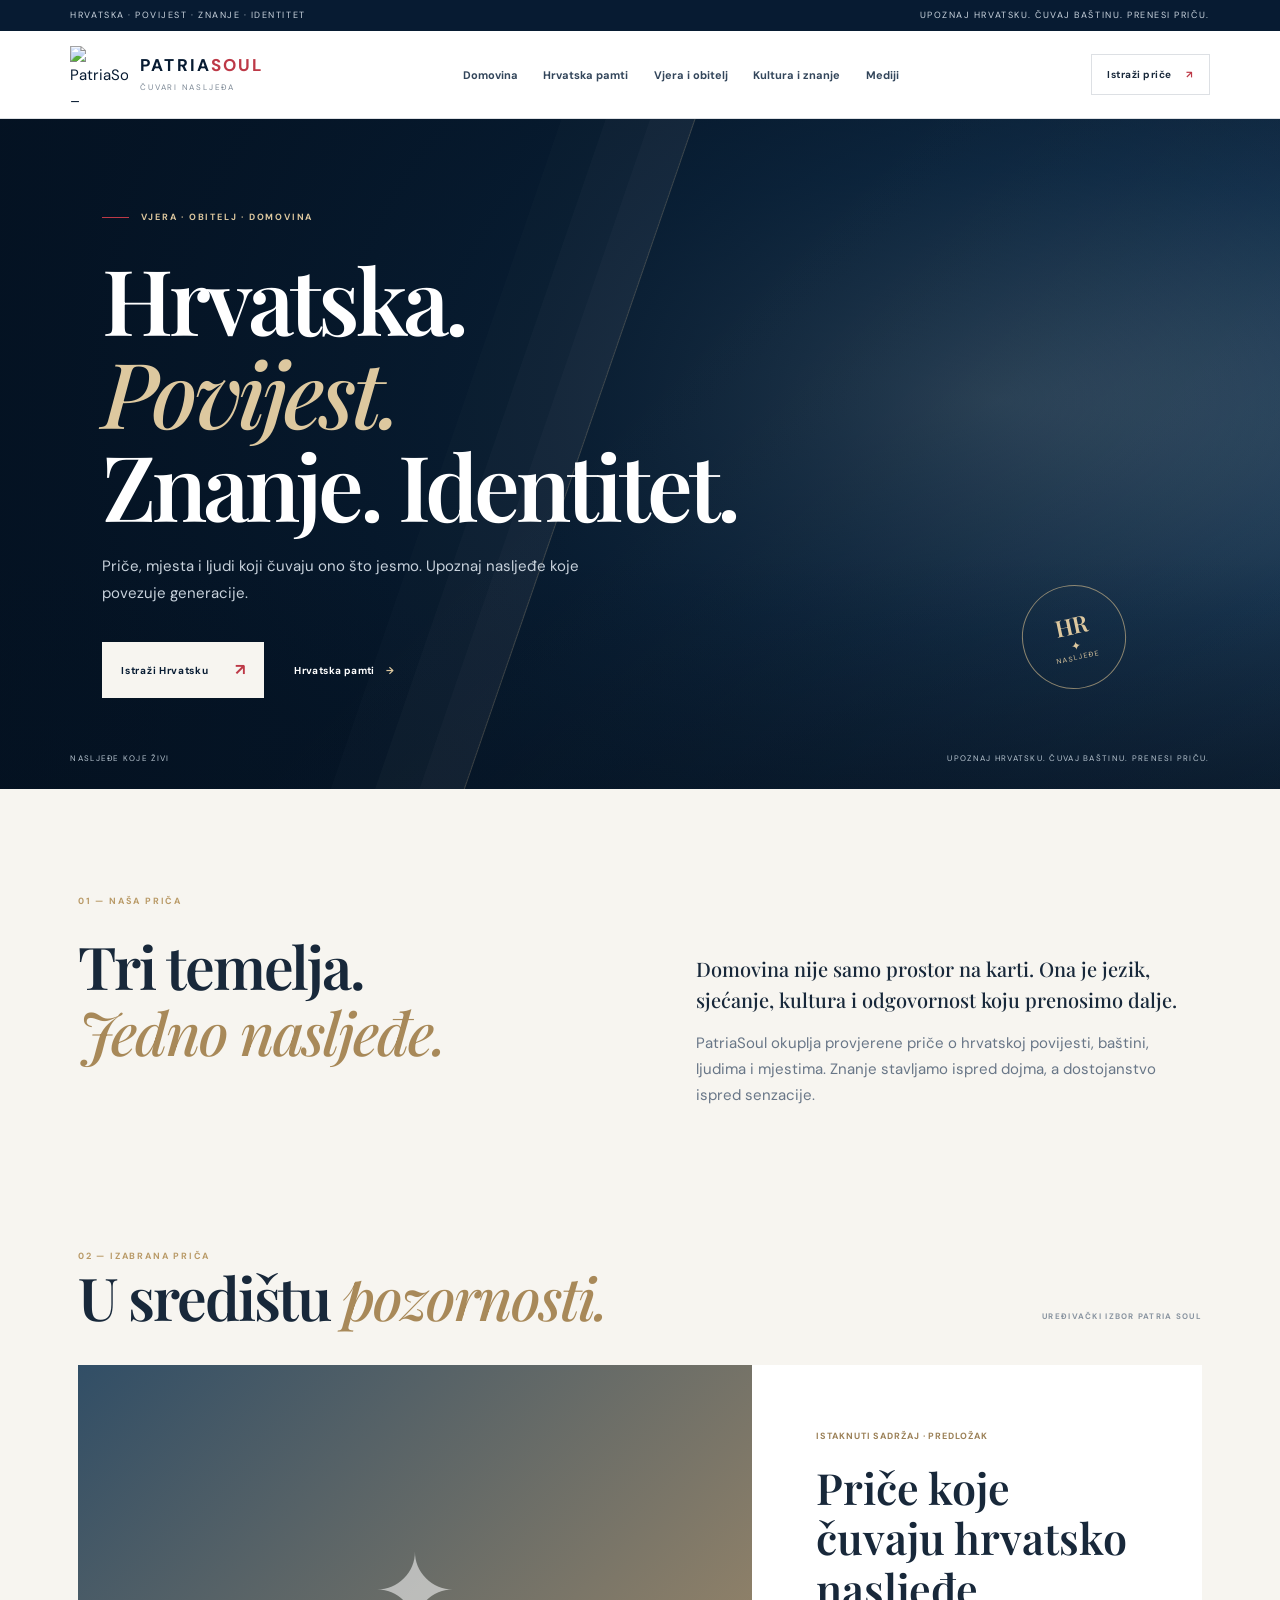
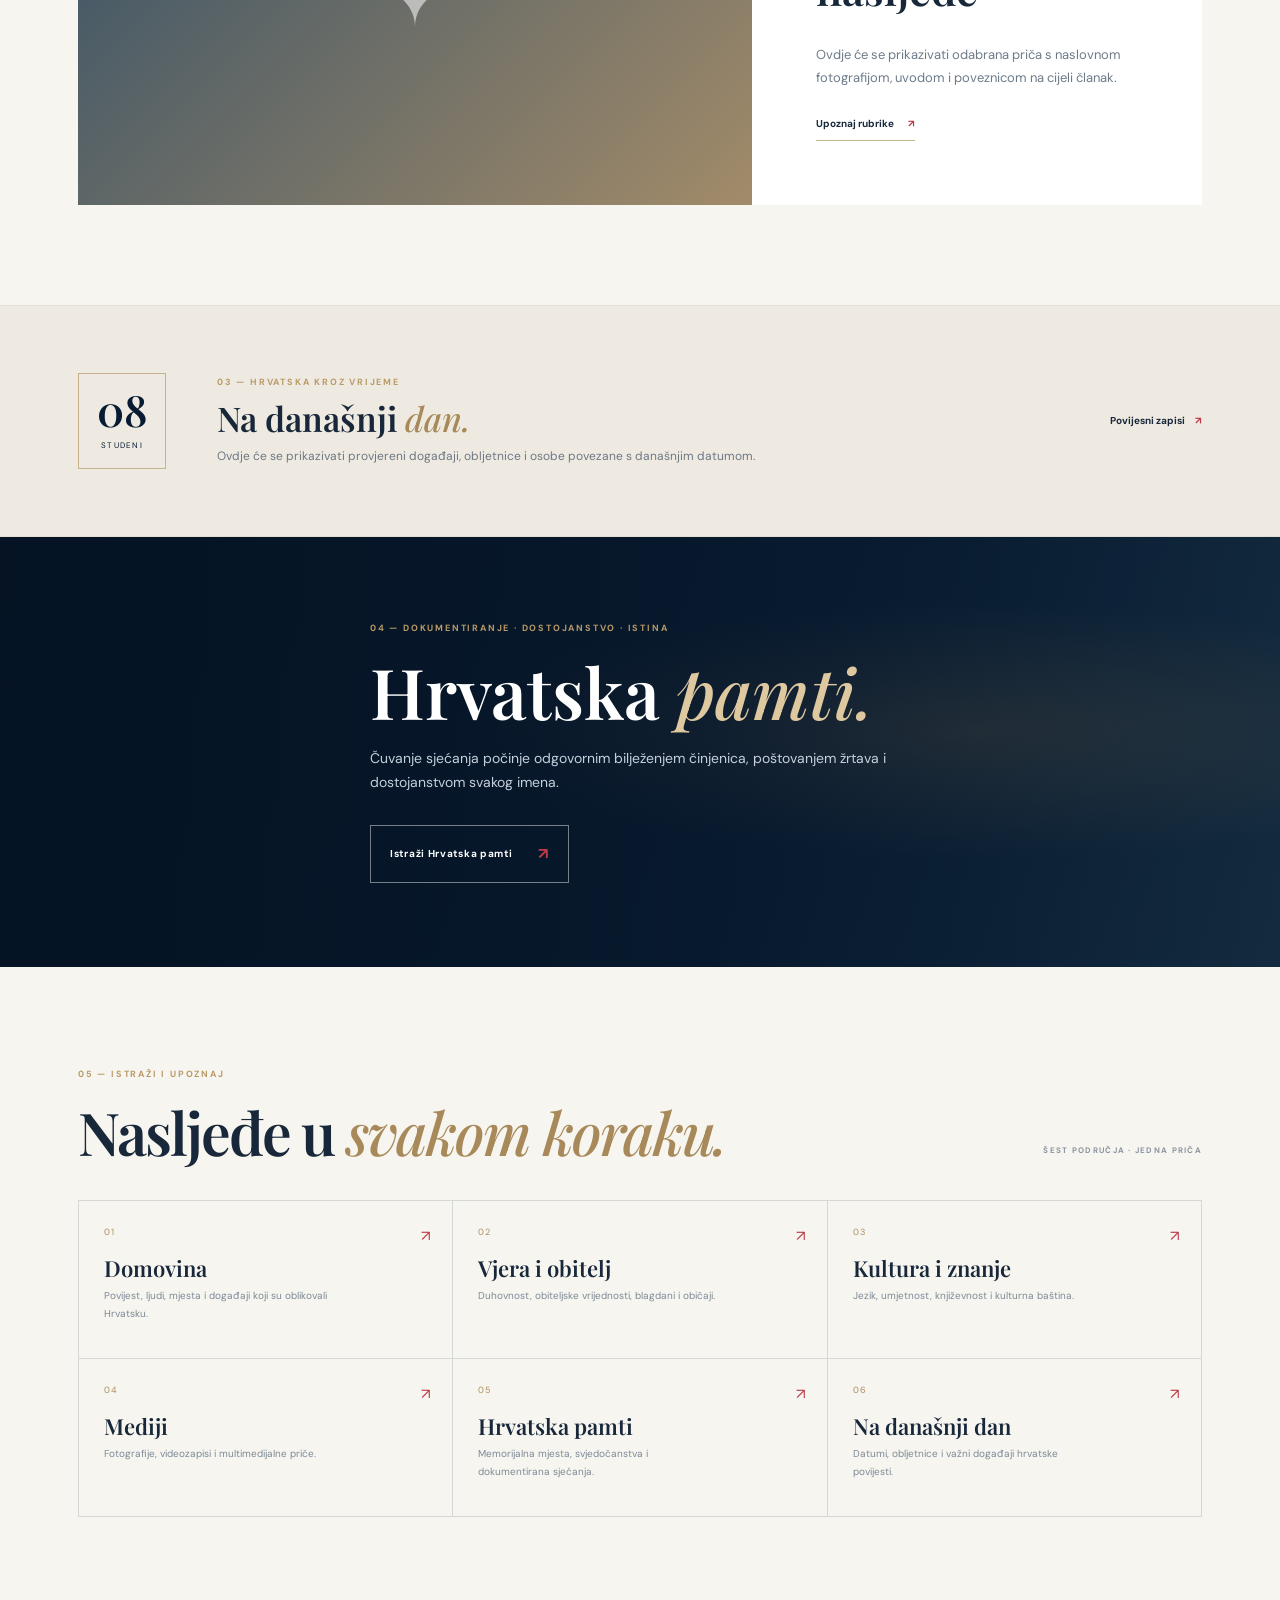
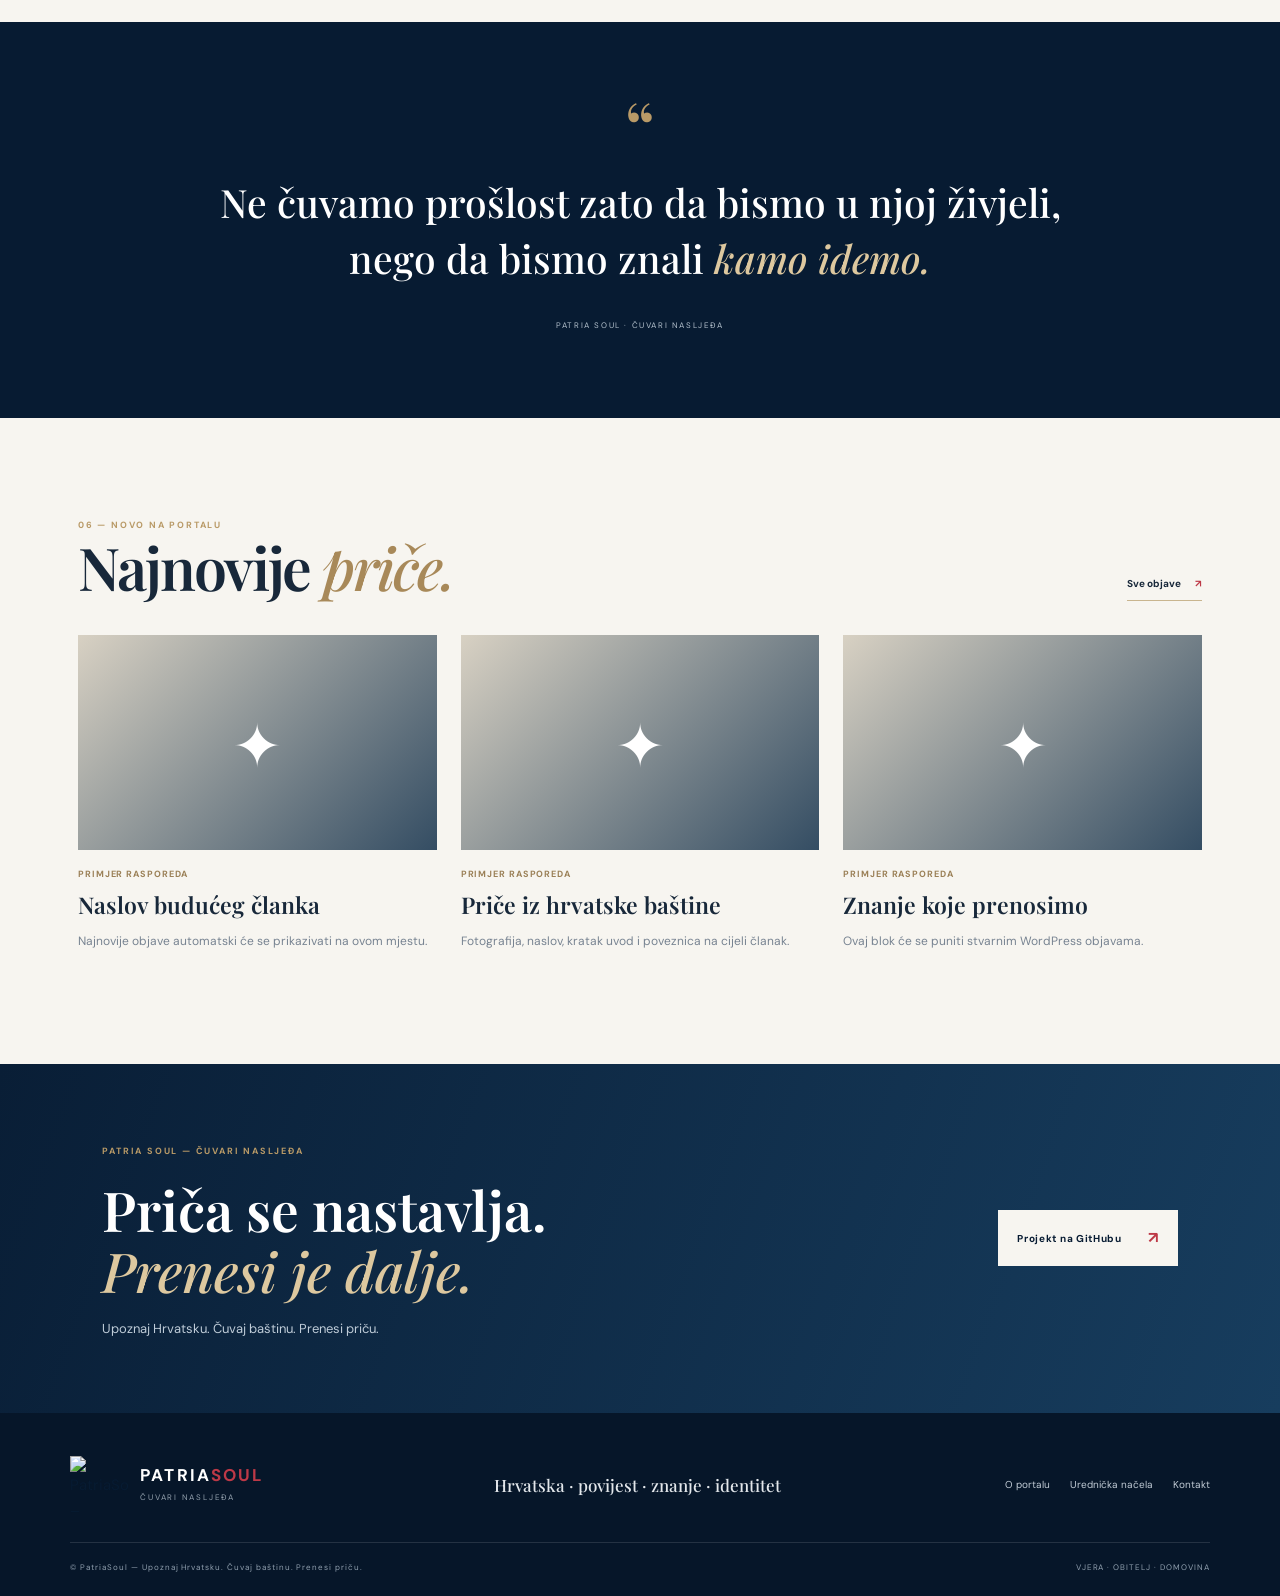
==== commit fe865a59: "Ujednači naziv brenda PatriaSoul u predlošcima" ====
--- a/index.html
+++ b/index.html
@@ -25,13 +25,13 @@
 <div class="hero-caption"><span>NASLJEĐE KOJE ŽIVI</span><span>UPOZNAJ HRVATSKU. ČUVAJ BAŠTINU. PRENESI PRIČU.</span></div><div class="hero-seal" aria-hidden="true"><span>HR</span><i>✦</i><small>NASLJEĐE</small></div>
 </section>
 <section class="intro section-wrap" id="domovina"><div class="section-kicker">01 — NAŠA PRIČA</div><div class="intro-grid"><h2>Tri temelja.<br><em>Jedno nasljeđe.</em></h2><div><p class="lead">Domovina nije samo prostor na karti. Ona je jezik, sjećanje, kultura i odgovornost koju prenosimo dalje.</p><p>PatriaSoul okuplja provjerene priče o hrvatskoj povijesti, baštini, ljudima i mjestima. Znanje stavljamo ispred dojma, a dostojanstvo ispred senzacije.</p></div></div></section>
-<section class="featured-story section-wrap"><div class="section-heading"><div><div class="section-kicker">02 — IZABRANA PRIČA</div><h2>U središtu <em>pozornosti.</em></h2></div><span class="heading-note">UREĐIVAČKI IZBOR PATRiasoul</span></div><article class="featured-story-card"><a class="featured-story-image" href="#rubrike"><span class="image-placeholder-mark">✦</span></a><div class="featured-story-copy"><div class="story-meta">ISTAKNUTI SADRŽAJ · PREDLOŽAK</div><h3>Priče koje čuvaju hrvatsko nasljeđe</h3><p>Ovdje će se prikazivati odabrana priča s naslovnom fotografijom, uvodom i poveznicom na cijeli članak.</p><a class="underlined-link" href="#rubrike">Upoznaj rubrike <span>↗</span></a></div></article></section>
+<section class="featured-story section-wrap"><div class="section-heading"><div><div class="section-kicker">02 — IZABRANA PRIČA</div><h2>U središtu <em>pozornosti.</em></h2></div><span class="heading-note">UREĐIVAČKI IZBOR PATRIA SOUL</span></div><article class="featured-story-card"><a class="featured-story-image" href="#rubrike"><span class="image-placeholder-mark">✦</span></a><div class="featured-story-copy"><div class="story-meta">ISTAKNUTI SADRŽAJ · PREDLOŽAK</div><h3>Priče koje čuvaju hrvatsko nasljeđe</h3><p>Ovdje će se prikazivati odabrana priča s naslovnom fotografijom, uvodom i poveznicom na cijeli članak.</p><a class="underlined-link" href="#rubrike">Upoznaj rubrike <span>↗</span></a></div></article></section>
 <section class="today-band"><div class="today-inner section-wrap"><div class="today-date"><span>08</span><small>STUDENI</small></div><div class="today-copy"><div class="section-kicker">03 — HRVATSKA KROZ VRIJEME</div><h2>Na današnji <em>dan.</em></h2><p>Ovdje će se prikazivati provjereni događaji, obljetnice i osobe povezane s današnjim datumom.</p></div><a class="today-link" href="#rubrike">Povijesni zapisi <span>↗</span></a></div></section>
 <section class="memory-section" id="pamti"><div class="memory-image" aria-hidden="true"></div><div class="memory-overlay"></div><div class="memory-content section-wrap"><div class="section-kicker">04 — DOKUMENTIRANJE · DOSTOJANSTVO · ISTINA</div><h2>Hrvatska <em>pamti.</em></h2><p>Čuvanje sjećanja počinje odgovornim bilježenjem činjenica, poštovanjem žrtava i dostojanstvom svakog imena.</p><a class="button button-outline-light" href="#rubrike">Istraži Hrvatska pamti <span>↗</span></a></div></section>
 <section class="topics section-wrap" id="rubrike"><div class="section-kicker">05 — ISTRAŽI I UPOZNAJ</div><div class="section-heading"><h2>Nasljeđe u <em>svakom koraku.</em></h2><span class="heading-note">ŠEST PODRUČJA · JEDNA PRIČA</span></div><div class="topic-grid"><a href="#domovina"><span class="topic-number">01</span><b>Domovina</b><small>Povijest, ljudi, mjesta i događaji koji su oblikovali Hrvatsku.</small><i>↗</i></a><a href="#vjera"><span class="topic-number">02</span><b>Vjera i obitelj</b><small>Duhovnost, obiteljske vrijednosti, blagdani i običaji.</small><i>↗</i></a><a href="#kultura"><span class="topic-number">03</span><b>Kultura i znanje</b><small>Jezik, umjetnost, književnost i kulturna baština.</small><i>↗</i></a><a href="#mediji"><span class="topic-number">04</span><b>Mediji</b><small>Fotografije, videozapisi i multimedijalne priče.</small><i>↗</i></a><a href="#pamti"><span class="topic-number">05</span><b>Hrvatska pamti</b><small>Memorijalna mjesta, svjedočanstva i dokumentirana sjećanja.</small><i>↗</i></a><a href="#rubrike"><span class="topic-number">06</span><b>Na današnji dan</b><small>Datumi, obljetnice i važni događaji hrvatske povijesti.</small><i>↗</i></a></div></section>
-<section class="quote-band" id="vjera"><div class="quote-mark">“</div><blockquote>Ne čuvamo prošlost zato da bismo u njoj živjeli, nego da bismo znali <em>kamo idemo.</em></blockquote><span>PATRiasoul · ČUVARI NASLJEĐA</span></section>
+<section class="quote-band" id="vjera"><div class="quote-mark">“</div><blockquote>Ne čuvamo prošlost zato da bismo u njoj živjeli, nego da bismo znali <em>kamo idemo.</em></blockquote><span>PATRIA SOUL · ČUVARI NASLJEĐA</span></section>
 <section class="latest section-wrap" id="mediji"><div class="section-heading"><div><div class="section-kicker">06 — NOVO NA PORTALU</div><h2>Najnovije <em>priče.</em></h2></div><a class="underlined-link" href="#rubrike">Sve objave <span>↗</span></a></div><div class="latest-grid"><article class="latest-card"><a class="latest-image" href="#rubrike"><span>✦</span></a><div class="story-meta">PRIMJER RASPOREDA</div><h3>Naslov budućeg članka</h3><p>Najnovije objave automatski će se prikazivati na ovom mjestu.</p></article><article class="latest-card"><a class="latest-image" href="#rubrike"><span>✦</span></a><div class="story-meta">PRIMJER RASPOREDA</div><h3>Priče iz hrvatske baštine</h3><p>Fotografija, naslov, kratak uvod i poveznica na cijeli članak.</p></article><article class="latest-card"><a class="latest-image" href="#rubrike"><span>✦</span></a><div class="story-meta">PRIMJER RASPOREDA</div><h3>Znanje koje prenosimo</h3><p>Ovaj blok će se puniti stvarnim WordPress objavama.</p></article></div></section>
-<section class="closing"><div><span class="section-kicker">PATRiasoul — ČUVARI NASLJEĐA</span><h2>Priča se nastavlja.<br><em>Prenesi je dalje.</em></h2><p>Upoznaj Hrvatsku. Čuvaj baštinu. Prenesi priču.</p></div><a class="button button-light" href="https://github.com/cn-dom/web-studio">Projekt na GitHubu <span>↗</span></a></section>
+<section class="closing"><div><span class="section-kicker">PATRIA SOUL — ČUVARI NASLJEĐA</span><h2>Priča se nastavlja.<br><em>Prenesi je dalje.</em></h2><p>Upoznaj Hrvatsku. Čuvaj baštinu. Prenesi priču.</p></div><a class="button button-light" href="https://github.com/cn-dom/web-studio">Projekt na GitHubu <span>↗</span></a></section>
 </main>
 <footer class="site-footer"><div class="footer-main"><a class="brand brand-footer" href="./"><img class="brand-default-logo" src="https://raw.githubusercontent.com/cn-dom/cuvari-nasljeda/main/public/assets/images/1000000982.png" alt="PatriaSoul – Čuvari nasljeđa" width="56" height="56"><span class="brand-wordmark"><b>PATRIA<span>SOUL</span></b><small>ČUVARI NASLJEĐA</small></span></a><p class="footer-motto">Hrvatska · povijest · znanje · identitet</p><nav class="footer-nav"><a href="#rubrike">O portalu</a><a href="#rubrike">Urednička načela</a><a href="#rubrike">Kontakt</a></nav></div><div class="footer-bottom"><small>© PatriaSoul — Upoznaj Hrvatsku. Čuvaj baštinu. Prenesi priču.</small><span>VJERA · OBITELJ · DOMOVINA</span></div></footer>
 <script src="https://cdn.jsdelivr.net/npm/gsap@3.14.2/dist/gsap.min.js"></script><script src="https://cdn.jsdelivr.net/npm/gsap@3.14.2/dist/ScrollTrigger.min.js"></script><script src="patriasoul-theme/assets/js/site.js"></script>
--- a/patriasoul-theme/assets/css/site.css
+++ b/patriasoul-theme/assets/css/site.css
@@ -12,6 +12,8 @@
 .site-header{height:88px;padding:0 5.5%;display:flex;align-items:center;justify-content:space-between;gap:28px;background:#fff;position:relative;z-index:30;border-bottom:1px solid var(--line)}
 .brand{display:flex;align-items:center;gap:12px;min-width:200px;color:var(--navy)}
 .brand-default-logo{display:block;width:58px;height:58px;object-fit:contain}
+.brand-custom .custom-logo-link{display:flex;align-items:center;line-height:0}
+.brand-custom .custom-logo{width:auto;max-width:190px;max-height:62px;object-fit:contain}
 .brand-image img{width:auto;max-width:190px;max-height:62px;object-fit:contain}
 .brand:hover{color:var(--navy)}
 .brand-mark{width:45px;height:45px;display:grid;place-items:center;border:1px solid var(--gold);position:relative;transform:rotate(45deg);color:var(--navy)}
@@ -161,6 +163,6 @@
 .search-form input{min-width:0;padding:12px;border:1px solid var(--line);background:#fff}
 .search-form button{padding:12px 16px;background:var(--navy);color:#fff;border:0}
 @media(max-width:1020px){.site-header{gap:16px}.main-nav ul{gap:14px}.main-nav a{font-size:10px}.header-cta{display:none}.hero-seal{right:7%}.featured-story-card{grid-template-columns:1fr 1fr}.topic-grid{grid-template-columns:repeat(2,1fr)}}
-@media(max-width:760px){.topline{padding:0 18px;justify-content:center}.topline span:last-child{display:none}.site-header{height:74px;padding:0 20px}.brand{min-width:0}.brand-image img{max-width:155px;max-height:52px}.brand-default-logo{width:49px;height:49px}.menu-toggle{display:block;margin-left:auto}.main-nav{display:none;position:absolute;top:73px;left:0;right:0;padding:20px 24px 25px;background:#fff;box-shadow:0 16px 25px rgba(6,22,41,.13)}.main-nav.is-open{display:block}.main-nav ul{display:flex;flex-direction:column;align-items:stretch;gap:0}.main-nav li{border-bottom:1px solid var(--line)}.main-nav a{display:block;padding:12px 0;font-size:13px}.hero{min-height:625px;padding:60px 25px 95px}.hero h1{font-size:clamp(53px,12vw,68px)}.hero-content>p{font-size:14px}.hero-seal{width:76px;height:76px;right:25px;bottom:95px}.hero-seal span{font-size:18px}.hero-caption{left:22px;right:22px;bottom:17px}.hero-caption span:last-child{display:none}.intro{padding-top:72px;padding-bottom:72px}.intro-grid{grid-template-columns:1fr;gap:22px}.intro-grid .lead{font-size:18px}.featured-story{padding-bottom:70px}.section-heading{align-items:flex-start;flex-direction:column;gap:12px;margin-bottom:25px}.heading-note{padding:0}.featured-story-card{grid-template-columns:1fr}.featured-story-image{min-height:260px}.featured-story-copy{padding:28px}.today-inner{grid-template-columns:72px 1fr;gap:18px;padding-top:28px;padding-bottom:28px}.today-date{width:68px;height:78px}.today-date span{font-size:34px}.today-copy h2{font-size:29px}.today-link{grid-column:2}.memory-section{min-height:400px}.memory-content{padding-top:65px;padding-bottom:65px}.topics{padding-top:72px;padding-bottom:75px}.topic-grid{grid-template-columns:1fr 1fr}.topic-grid>a{padding:19px 15px;min-height:145px}.topic-grid b{font-size:18px}.topic-grid small{font-size:9px}.quote-band{padding:62px 22px}.latest{padding-top:72px;padding-bottom:75px}.latest-grid{grid-template-columns:1fr;gap:32px}.latest-image{height:235px}.closing{padding:58px 25px;align-items:flex-start;flex-direction:column}.site-footer{padding:35px 22px 20px}.footer-main{align-items:flex-start;flex-direction:column}.footer-nav{flex-wrap:wrap}.footer-bottom{align-items:flex-start;flex-direction:column;gap:8px}.article-wrap{padding:55px 22px 75px}.article-content{font-size:15px}.article-content h2{font-size:27px}.archive{padding-top:55px;padding-bottom:75px}}
+@media(max-width:760px){.topline{padding:0 18px;justify-content:center}.topline span:last-child{display:none}.site-header{height:74px;padding:0 20px}.brand{min-width:0}.brand-image img{max-width:155px;max-height:52px}.brand-default-logo{width:49px;height:49px}.brand-custom .custom-logo{max-width:155px;max-height:52px}.menu-toggle{display:block;margin-left:auto}.main-nav{display:none;position:absolute;top:73px;left:0;right:0;padding:20px 24px 25px;background:#fff;box-shadow:0 16px 25px rgba(6,22,41,.13)}.main-nav.is-open{display:block}.main-nav ul{display:flex;flex-direction:column;align-items:stretch;gap:0}.main-nav li{border-bottom:1px solid var(--line)}.main-nav a{display:block;padding:12px 0;font-size:13px}.hero{min-height:625px;padding:60px 25px 95px}.hero h1{font-size:clamp(53px,12vw,68px)}.hero-content>p{font-size:14px}.hero-seal{width:76px;height:76px;right:25px;bottom:95px}.hero-seal span{font-size:18px}.hero-caption{left:22px;right:22px;bottom:17px}.hero-caption span:last-child{display:none}.intro{padding-top:72px;padding-bottom:72px}.intro-grid{grid-template-columns:1fr;gap:22px}.intro-grid .lead{font-size:18px}.featured-story{padding-bottom:70px}.section-heading{align-items:flex-start;flex-direction:column;gap:12px;margin-bottom:25px}.heading-note{padding:0}.featured-story-card{grid-template-columns:1fr}.featured-story-image{min-height:260px}.featured-story-copy{padding:28px}.today-inner{grid-template-columns:72px 1fr;gap:18px;padding-top:28px;padding-bottom:28px}.today-date{width:68px;height:78px}.today-date span{font-size:34px}.today-copy h2{font-size:29px}.today-link{grid-column:2}.memory-section{min-height:400px}.memory-content{padding-top:65px;padding-bottom:65px}.topics{padding-top:72px;padding-bottom:75px}.topic-grid{grid-template-columns:1fr 1fr}.topic-grid>a{padding:19px 15px;min-height:145px}.topic-grid b{font-size:18px}.topic-grid small{font-size:9px}.quote-band{padding:62px 22px}.latest{padding-top:72px;padding-bottom:75px}.latest-grid{grid-template-columns:1fr;gap:32px}.latest-image{height:235px}.closing{padding:58px 25px;align-items:flex-start;flex-direction:column}.site-footer{padding:35px 22px 20px}.footer-main{align-items:flex-start;flex-direction:column}.footer-nav{flex-wrap:wrap}.footer-bottom{align-items:flex-start;flex-direction:column;gap:8px}.article-wrap{padding:55px 22px 75px}.article-content{font-size:15px}.article-content h2{font-size:27px}.archive{padding-top:55px;padding-bottom:75px}}
 @media(max-width:420px){.hero h1{font-size:49px}.hero-actions{gap:18px;flex-wrap:wrap}.topic-grid{grid-template-columns:1fr}.topic-grid>a{min-height:120px}.today-inner{grid-template-columns:1fr}.today-date{width:70px}.today-link{grid-column:1}}
 @media(prefers-reduced-motion:reduce){html{scroll-behavior:auto}*,*:before,*:after{animation-duration:.01ms!important;animation-iteration-count:1!important;transition-duration:.01ms!important;scroll-behavior:auto!important}}
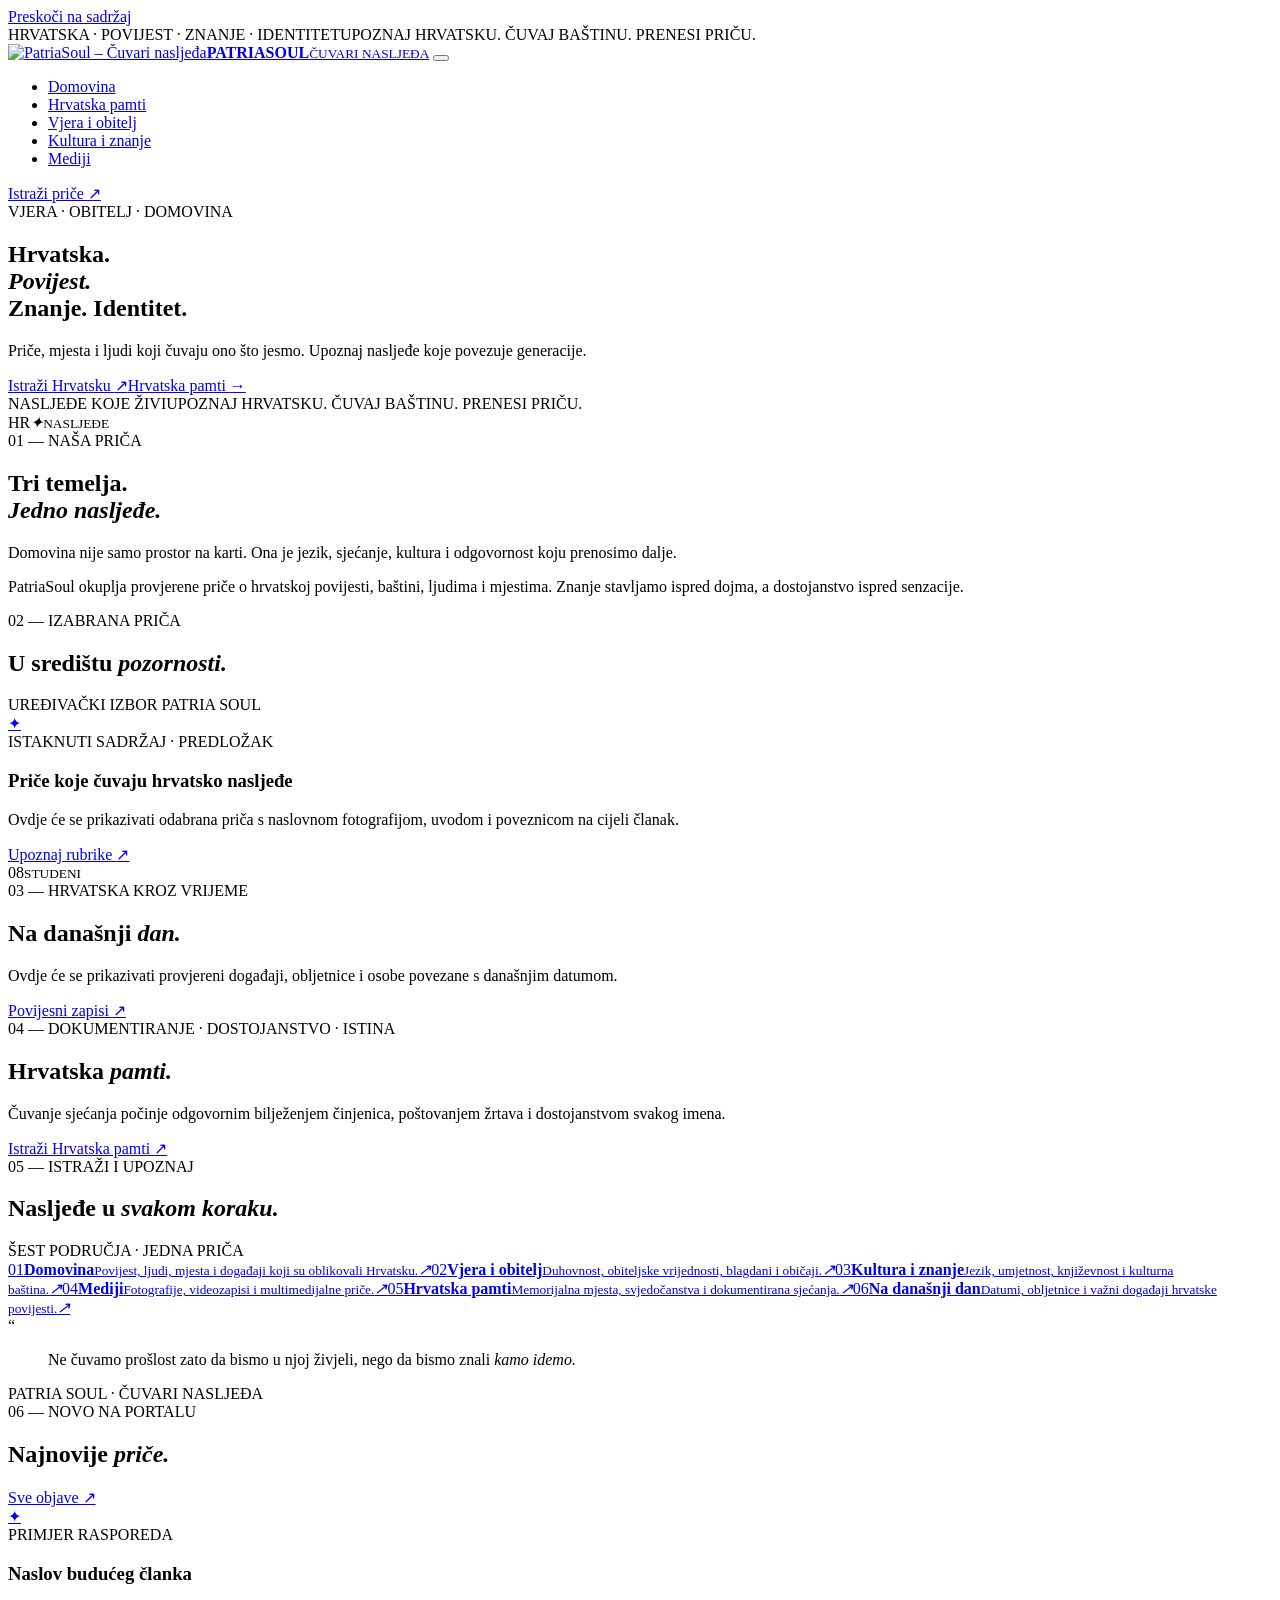
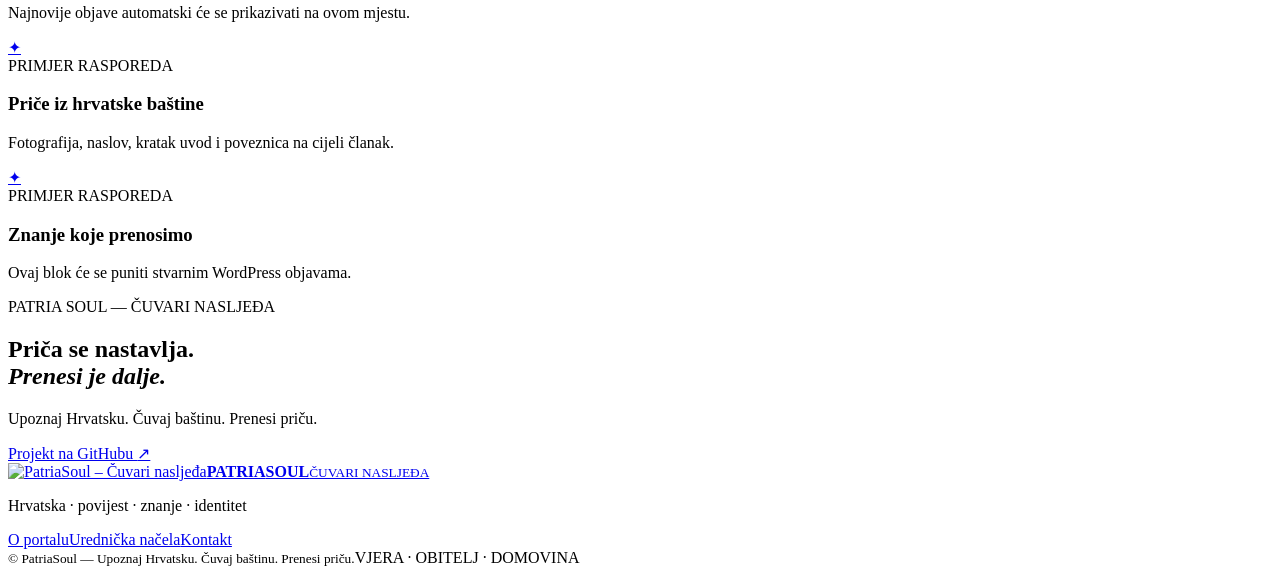
==== commit d14d8c30: "Ispravi putanje resursa u Pages pregledu" ====
--- a/index.html
+++ b/index.html
@@ -7,7 +7,7 @@
 <title>PatriaSoul — Hrvatska. Povijest. Znanje. Identitet.</title>
 <link rel="preconnect" href="https://fonts.googleapis.com"><link rel="preconnect" href="https://fonts.gstatic.com" crossorigin>
 <link href="https://fonts.googleapis.com/css2?family=DM+Sans:wght@400;500;600;700&family=Playfair+Display:wght@500;600;700;800&display=swap" rel="stylesheet">
-<link rel="stylesheet" href="patriasoul-theme/assets/css/site.css">
+<link rel="stylesheet" href="assets/css/site.css">
 </head>
 <body class="patriasoul-site">
 <a class="skip-link" href="#main-content">Preskoči na sadržaj</a>
@@ -34,5 +34,5 @@
 <section class="closing"><div><span class="section-kicker">PATRIA SOUL — ČUVARI NASLJEĐA</span><h2>Priča se nastavlja.<br><em>Prenesi je dalje.</em></h2><p>Upoznaj Hrvatsku. Čuvaj baštinu. Prenesi priču.</p></div><a class="button button-light" href="https://github.com/cn-dom/web-studio">Projekt na GitHubu <span>↗</span></a></section>
 </main>
 <footer class="site-footer"><div class="footer-main"><a class="brand brand-footer" href="./"><img class="brand-default-logo" src="https://raw.githubusercontent.com/cn-dom/cuvari-nasljeda/main/public/assets/images/1000000982.png" alt="PatriaSoul – Čuvari nasljeđa" width="56" height="56"><span class="brand-wordmark"><b>PATRIA<span>SOUL</span></b><small>ČUVARI NASLJEĐA</small></span></a><p class="footer-motto">Hrvatska · povijest · znanje · identitet</p><nav class="footer-nav"><a href="#rubrike">O portalu</a><a href="#rubrike">Urednička načela</a><a href="#rubrike">Kontakt</a></nav></div><div class="footer-bottom"><small>© PatriaSoul — Upoznaj Hrvatsku. Čuvaj baštinu. Prenesi priču.</small><span>VJERA · OBITELJ · DOMOVINA</span></div></footer>
-<script src="https://cdn.jsdelivr.net/npm/gsap@3.14.2/dist/gsap.min.js"></script><script src="https://cdn.jsdelivr.net/npm/gsap@3.14.2/dist/ScrollTrigger.min.js"></script><script src="patriasoul-theme/assets/js/site.js"></script>
+<script src="https://cdn.jsdelivr.net/npm/gsap@3.14.2/dist/gsap.min.js"></script><script src="https://cdn.jsdelivr.net/npm/gsap@3.14.2/dist/ScrollTrigger.min.js"></script><script src="assets/js/site.js"></script>
 </body></html>
